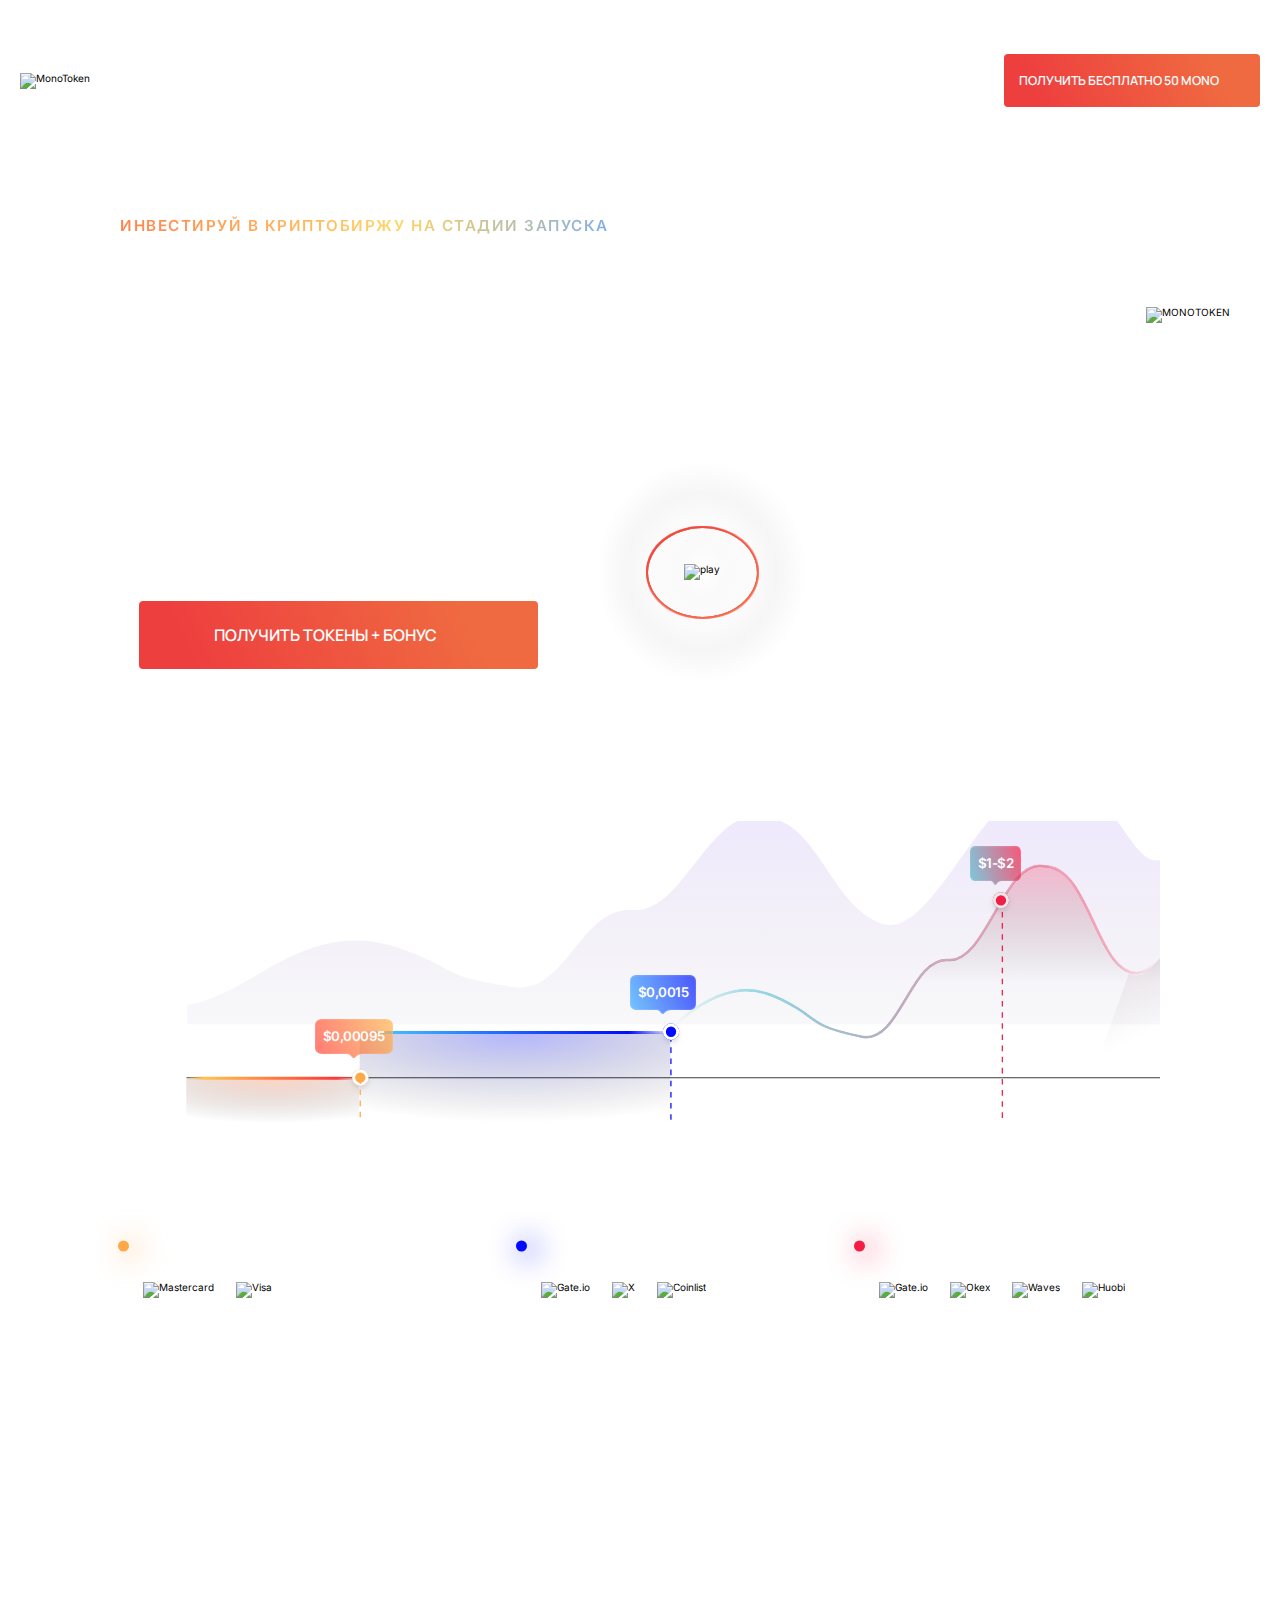
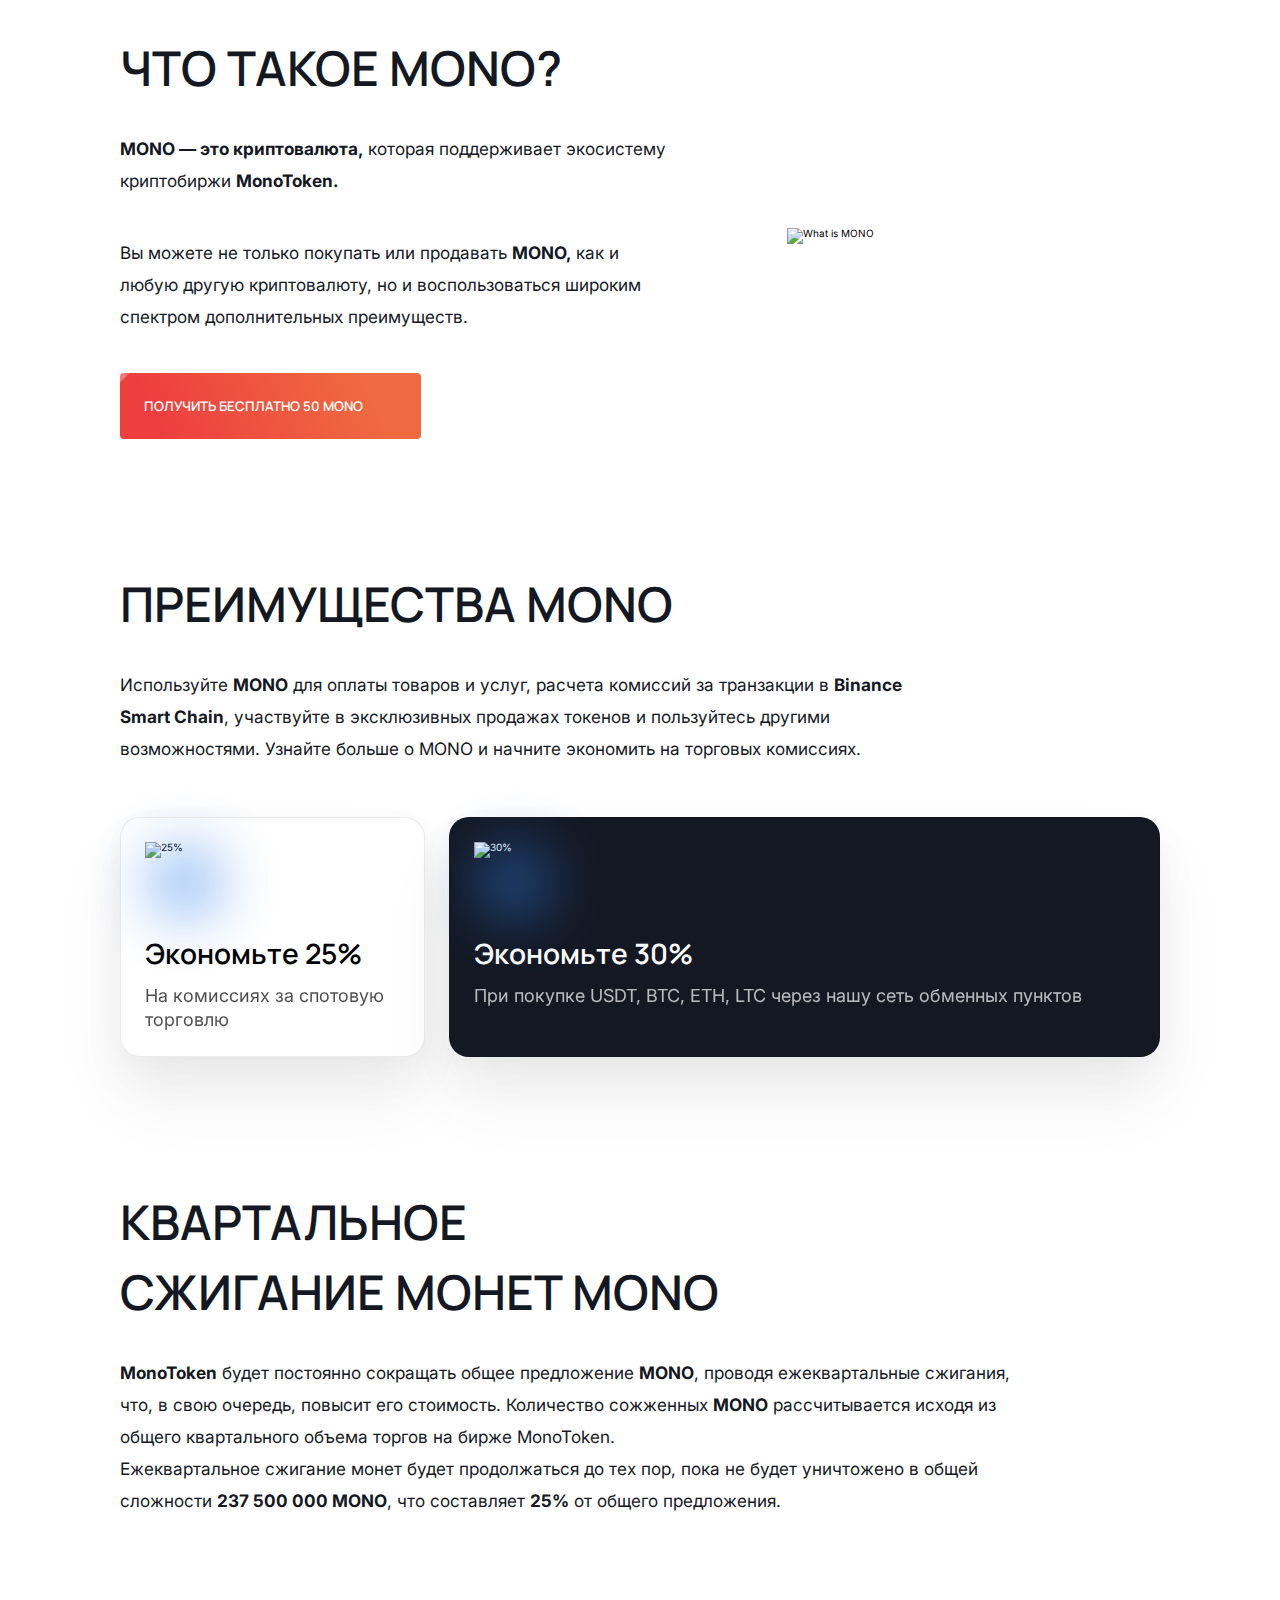
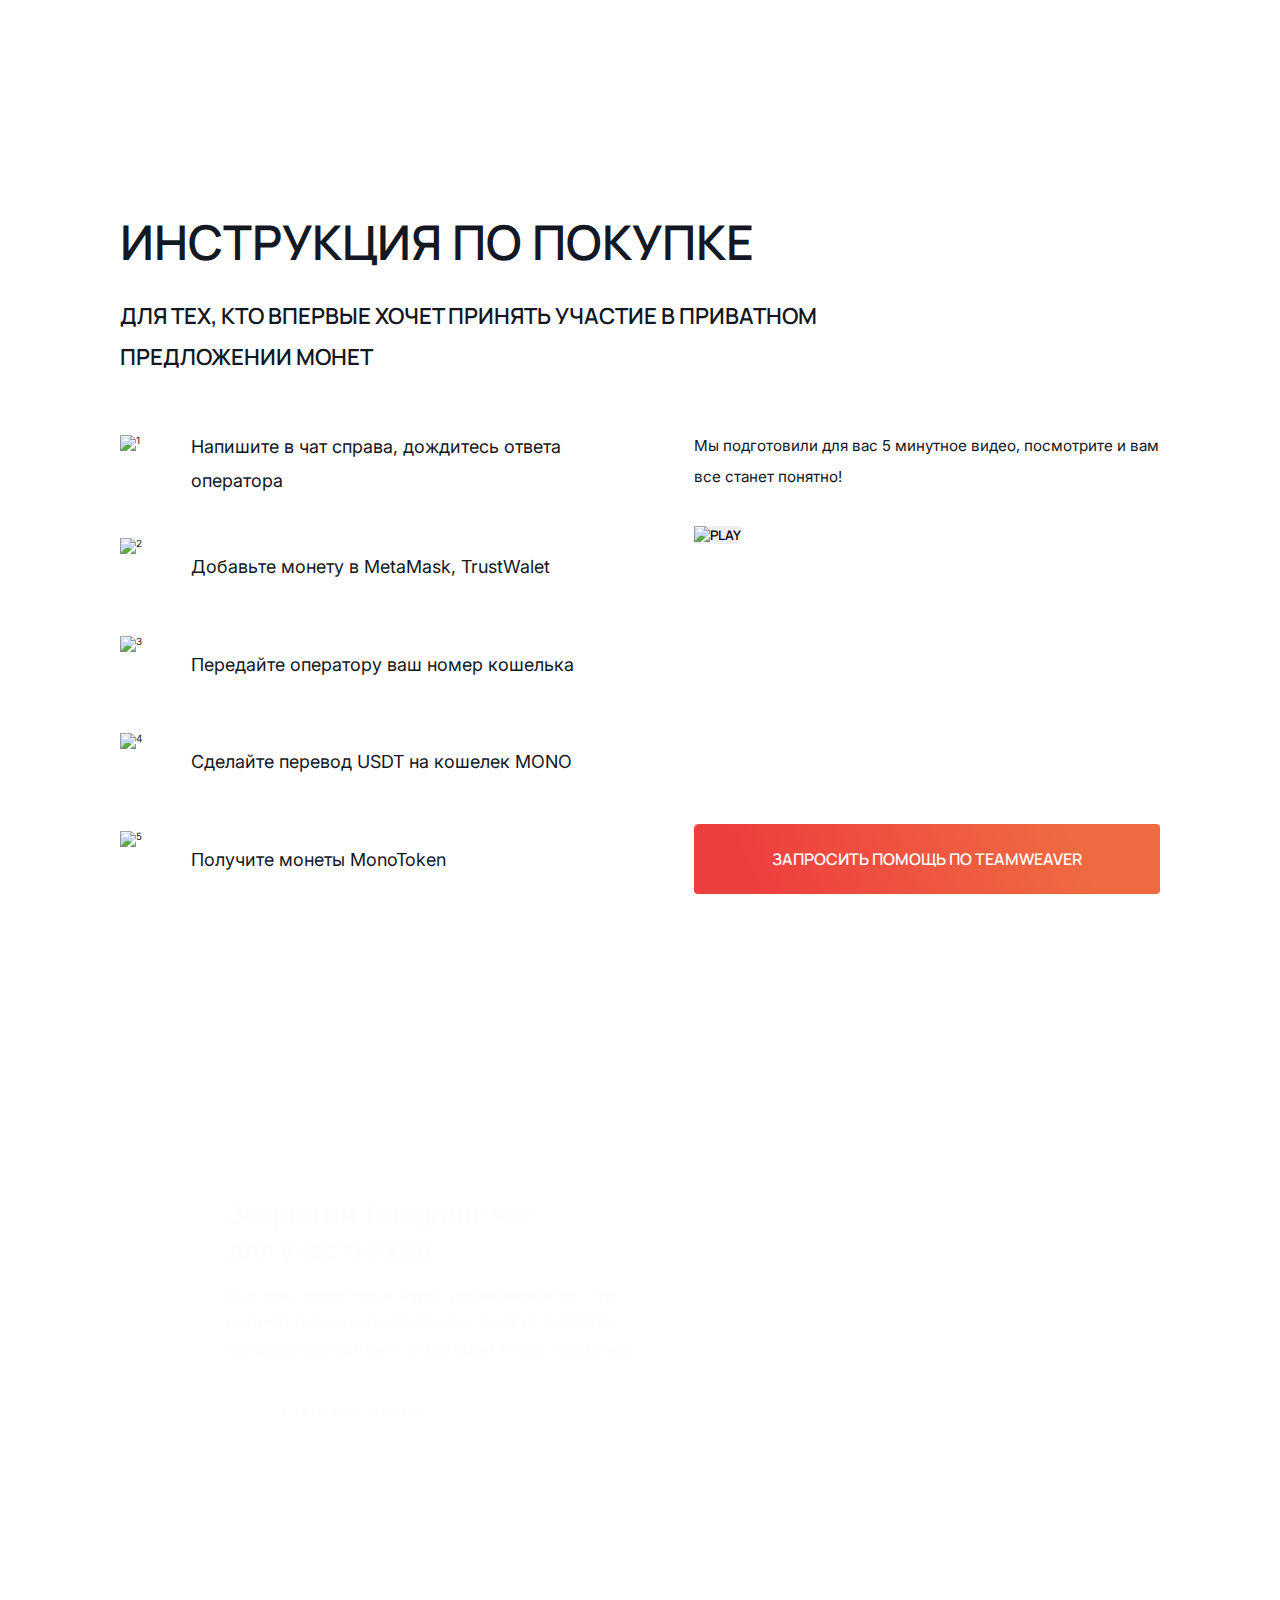
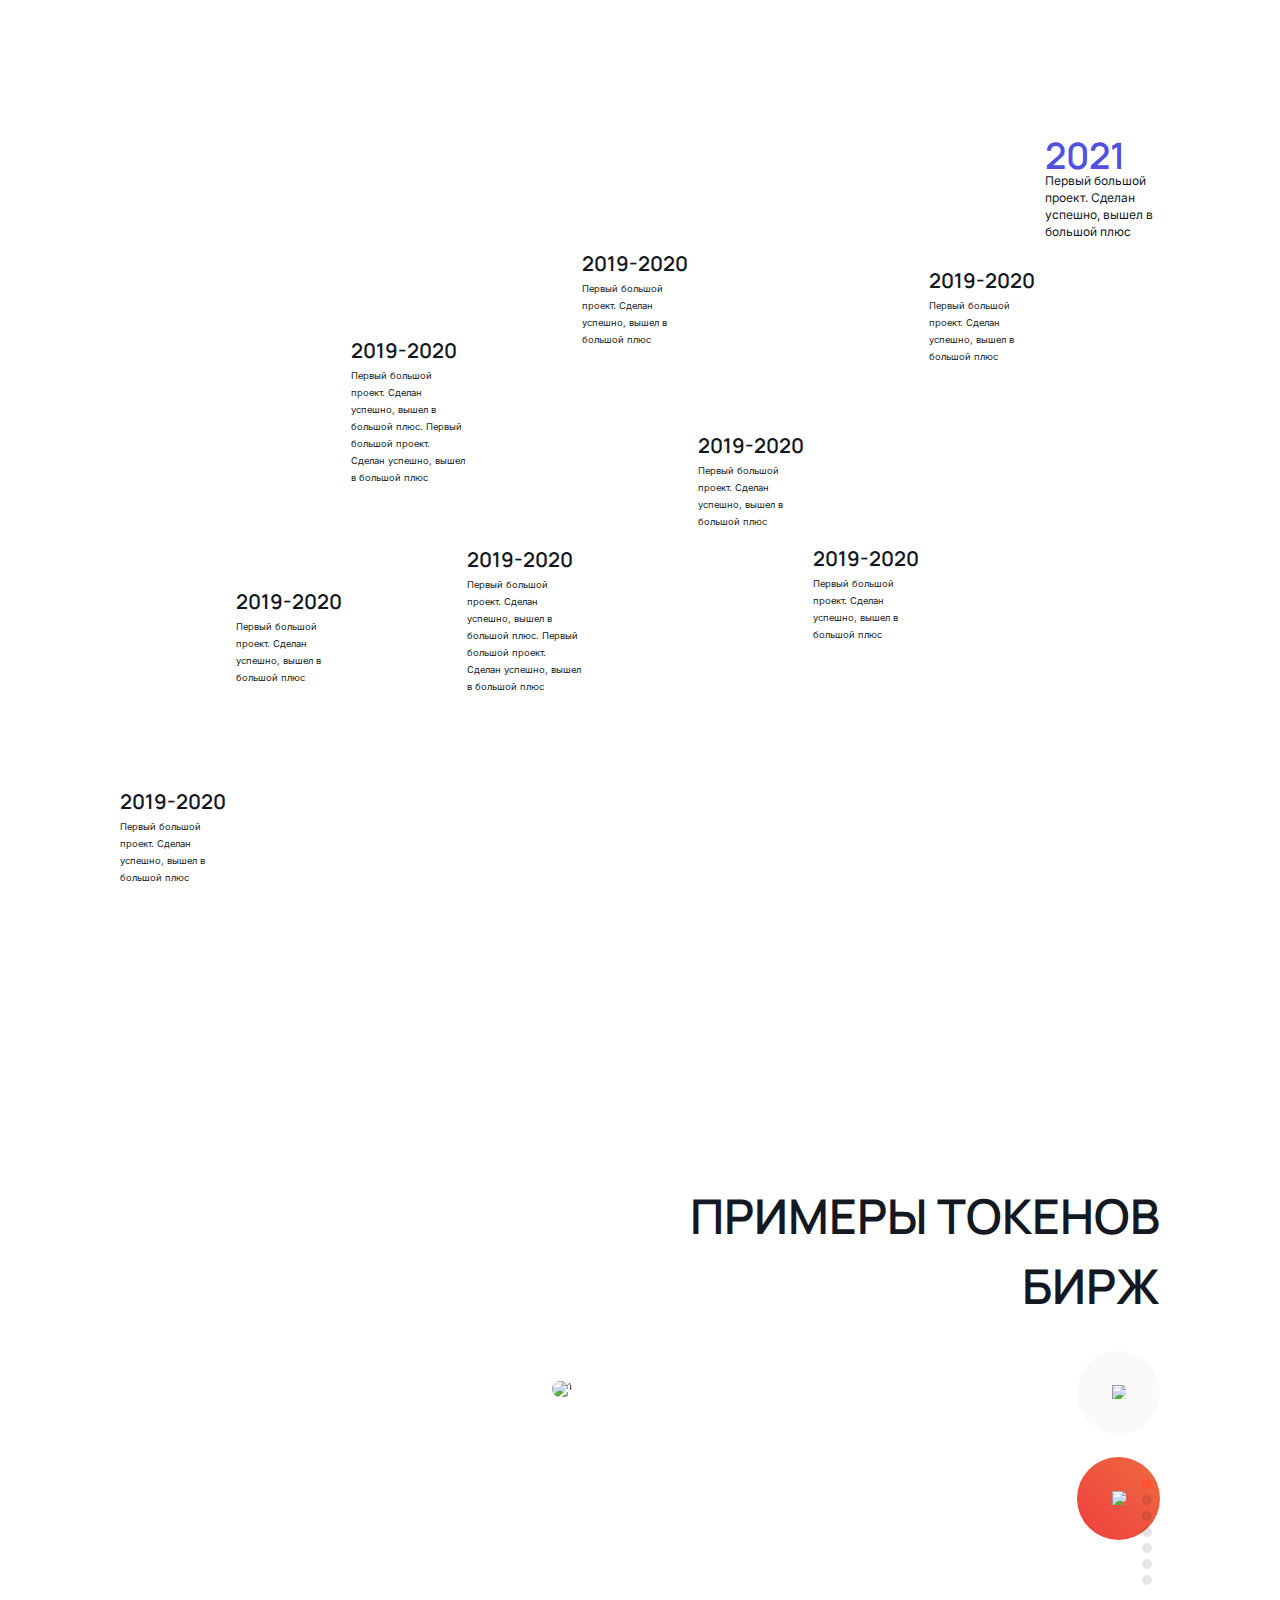
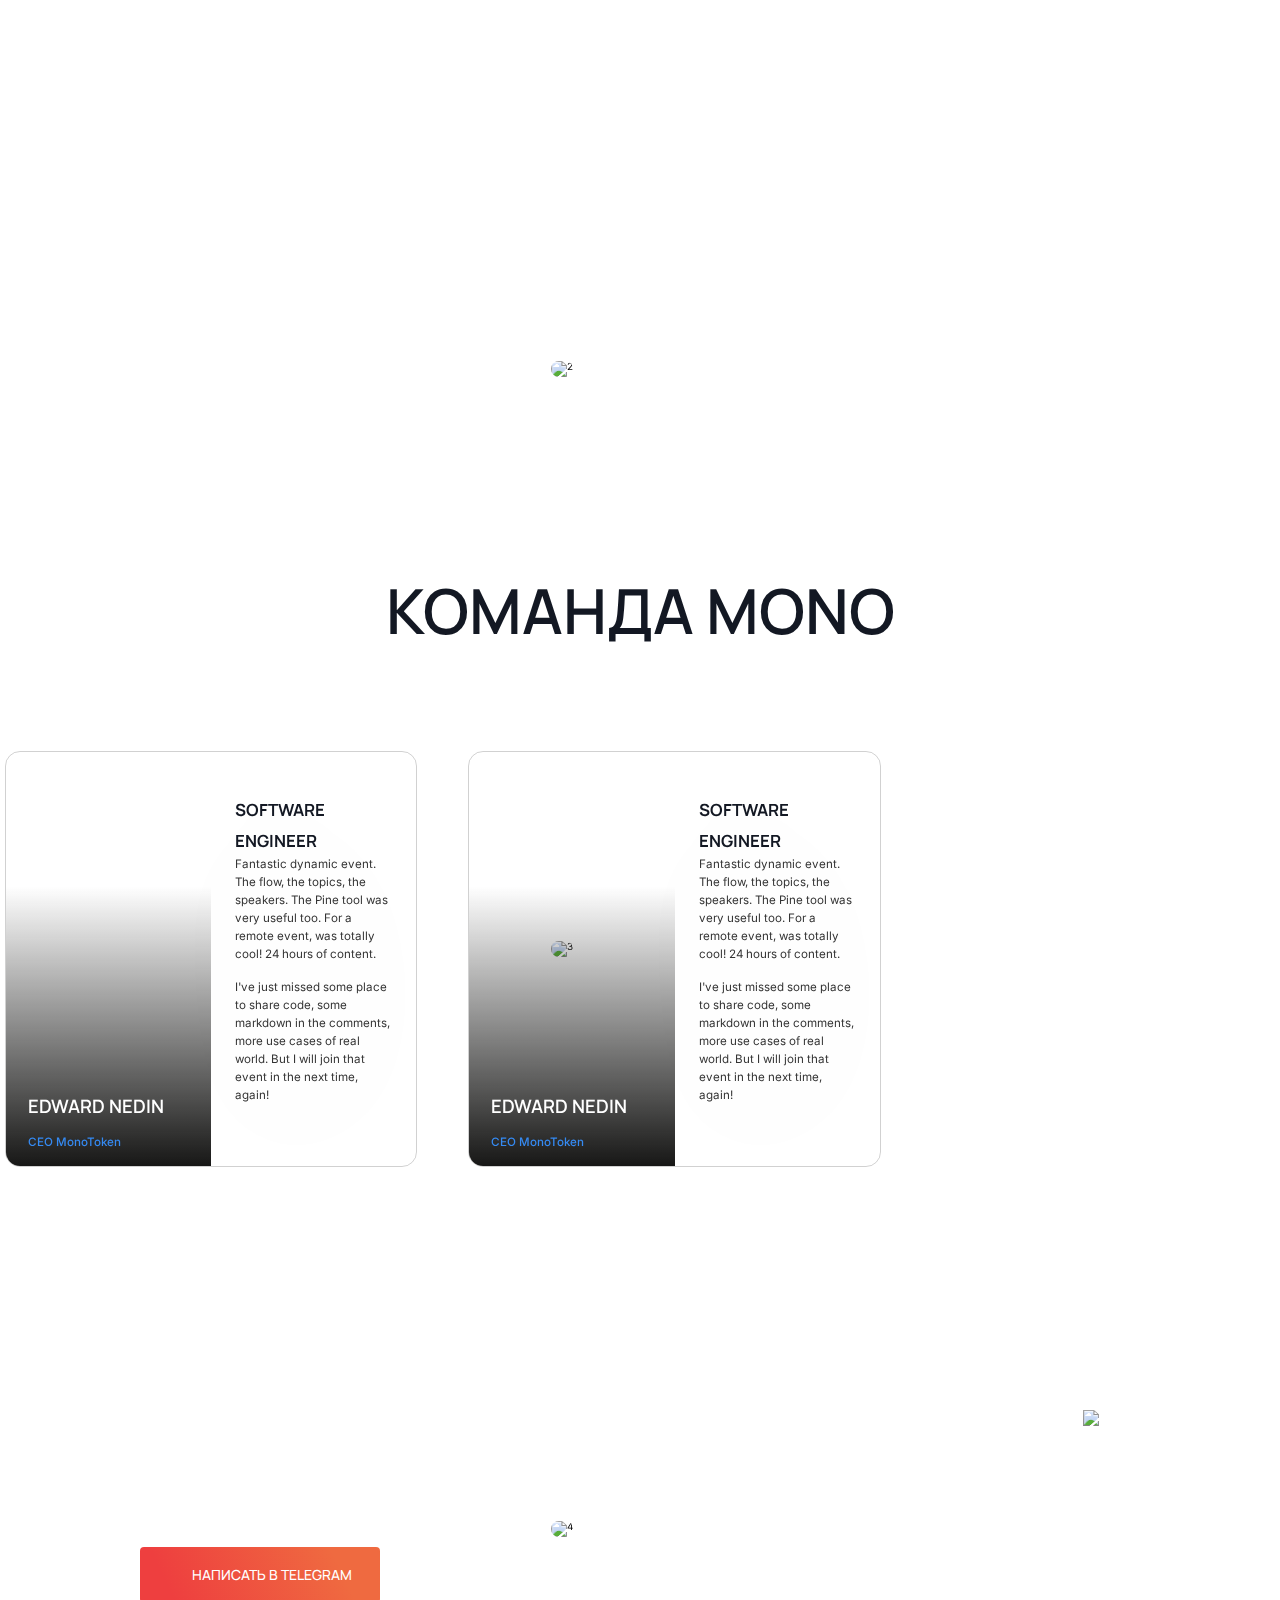
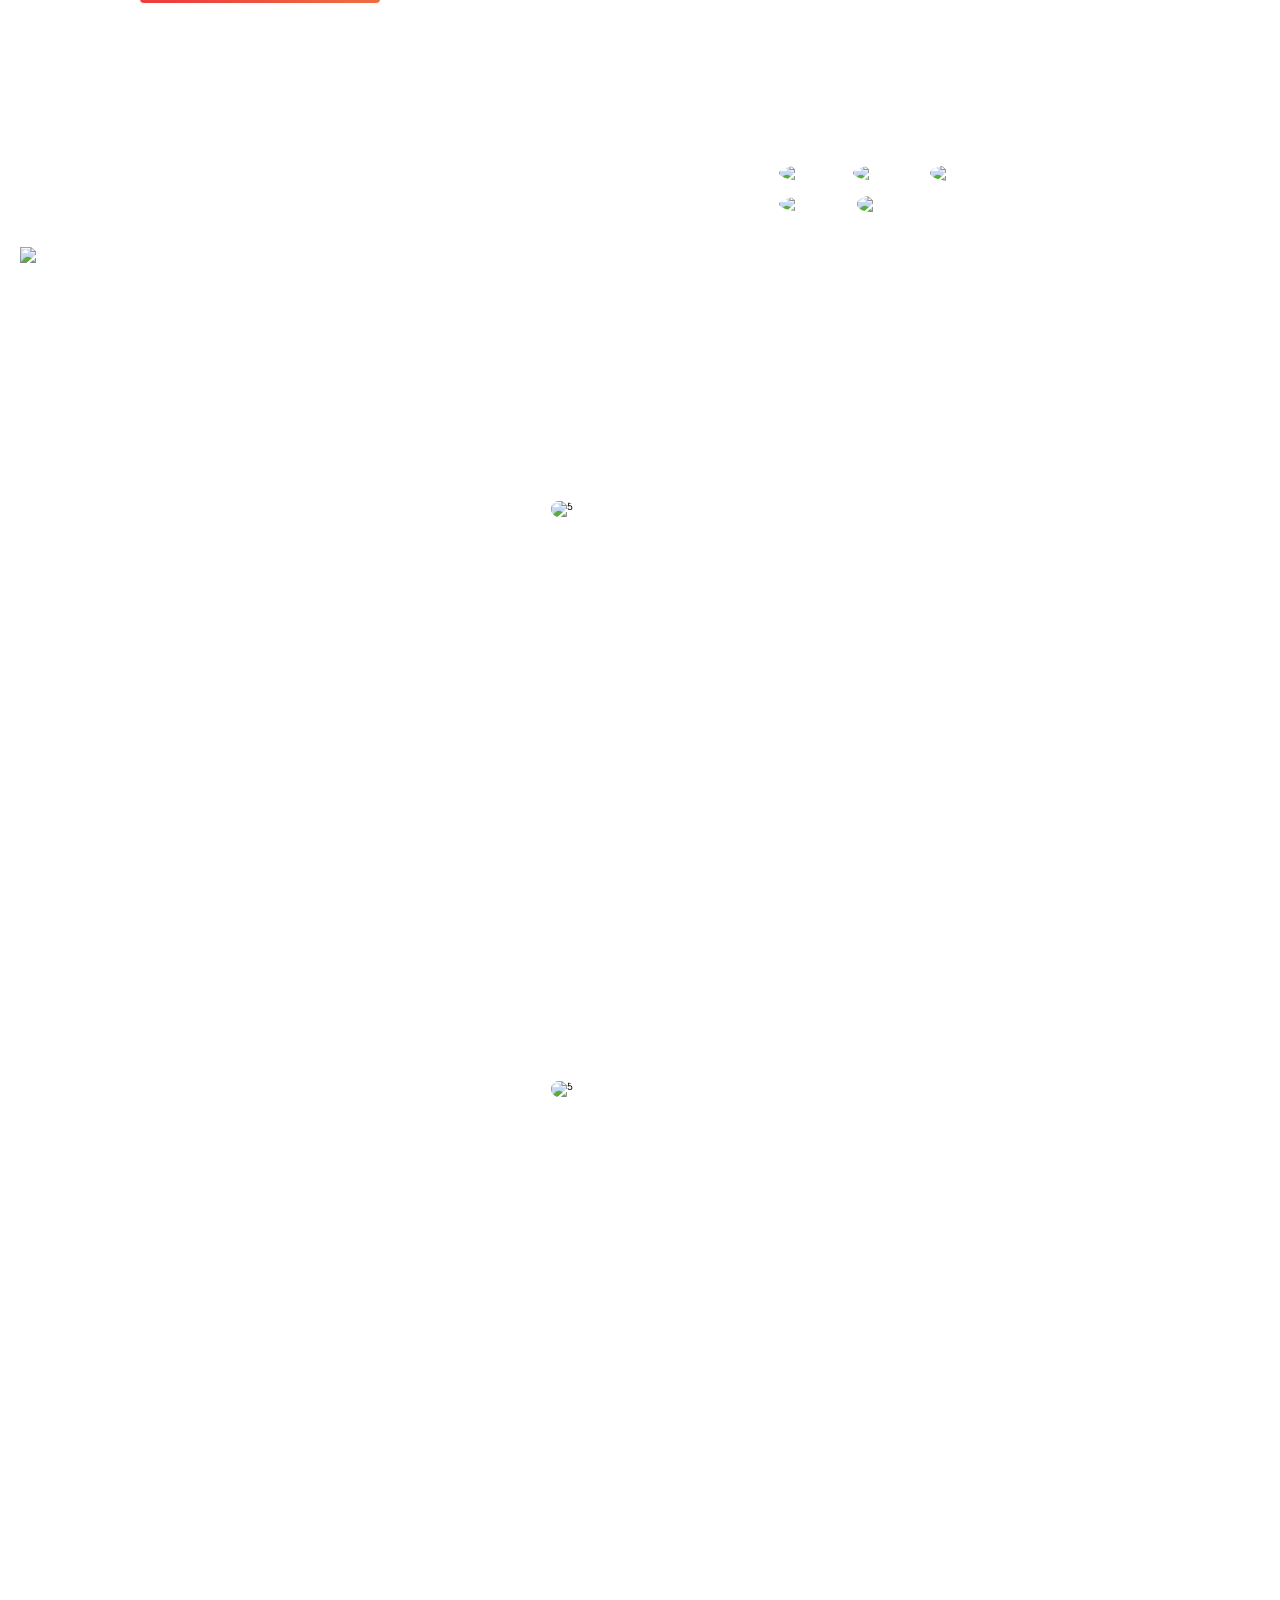
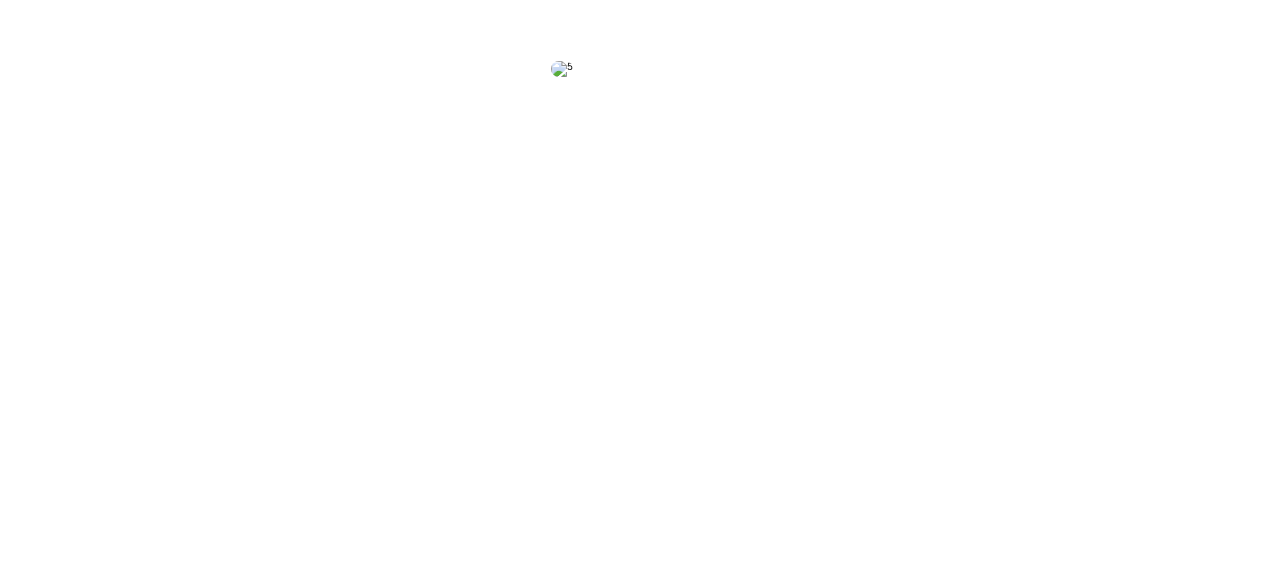
==== index.html @ 4ad57572 "fix3" ====
<!DOCTYPE html><html lang="ru"><head>    <meta charset="UTF-8">    <meta http-equiv="X-UA-Compatible" content="IE=edge">    <meta name="viewport" content="width=device-width, initial-scale=1.0">    <link rel="stylesheet" href="https://unpkg.com/swiper/swiper-bundle.min.css" />    <link rel="stylesheet" href="css/style.min.css">    <title>MonoToken</title></head><body>    <header class="header">    <div class="container-big">        <div class="header__wrapper">            <picture><source srcset="img/header/header_icon.svg" type="image/webp"><img src="img/header/header_icon.svg" alt="MonoToken" class="header__icon"></picture>            <nav class='header__menu'>                <ul class='header__list'>                    <li>                        <a href='#' class='header__link'>Дорожная карта</a>                    </li>                    <li>                        <a href='#' class='header__link'>Ценообразование</a>                    </li>                    <li>                        <a href='#' class='header__link'>Команда</a>                    </li>                </ul>                <div class="header__mobile-btns">                    <button class="header__mobile-btn header__mobile-btn_mail btn__empty">                        Написать на почту                    </button>                    <button class="header__mobile-btn header__mobile-btn_telegram btn__empty">                        <picture><source srcset="img/icons/telegram.svg" type="image/webp"><img src="img/icons/telegram.svg" alt="telegram"></picture>                    </button>                </div>            </nav>            <div class="header__btns">                <button class="header__btn btn"><span>Получить бесплатно 50 MONO</span></button>                <div class='header__burger'>                    <span></span>                </div>            </div>        </div>    </div>    <section class="hero">        <div class="container">            <div class="hero__first">                <div class="hero__body">                    <h3 class="hero__subtitle">                        Инвестируй в криптобиржу на стадии запуска                    </h3>                    <h1 class="hero__title">                        Приватная продажа монет криптобиржи MONOTOKEN                     </h1>                    <div class="hero__timer_wrapper">                        <div class="hero__timer">                            <p class="hero__timer_discription">                                Продажа будет окончена через:                            </p>                            <h2 class="hero__timer_time">                                <span class="hero__days hero__numbers">00</span>                                <span>:</span>                                <span class="hero__hours hero__numbers">12</span>                                <span>:</span>                                <span class="hero__minutes hero__numbers">03</span>                                <span>:</span>                                <span class="hero__seconds hero__numbers">45</span>                            </h2>                            <button class="hero__timer_btn btn">                                Получить токены + Бонус                            </button>                        </div>                        <div class="hero__play">                            <div class="circle__border">                                <div class="circle">                                </div>                                <div class="circle_bg">                                </div>                                <picture><source srcset="img/icons/play.svg" type="image/webp"><img src="img/icons/play.svg" alt="play" class="hero__play_btn"></picture>                            </div>                        </div>                    </div>                </div>                <div class="hero__content">                    <picture><source srcset="img/hero/shild.webp" type="image/webp"><img src="img/hero/shild.png" alt="MONOTOKEN" class="hero__shild"></picture>                </div>            </div>            <div class="hero__second">                <div class="hero__graph_wrapper">                       <div class="hero__graph">                        <ul class="hero__graph_y">                            <li>$3</li>                            <li>$2</li>                            <li>$1</li>                            <li></li>                            <li>$0,015</li>                            <li>$0,00095</li>                            <li>0</li>                        </ul>                        <div class="hero__graph_img">                            <picture><source srcset="img/hero/graph.svg" type="image/webp"><img src="img/hero/graph.svg" alt="График"></picture>                             <div class="hero__graph_prices">                                <p class="orange item">$0,00095</p>                                <p class="blue item">$0,0015</p>                                <p class="pink item">$1-$2</p>                            </div>                         </div>                    </div>                    <ul class="hero__graph_x">                        <li>01.08.2021 — 25.09.2021</li>                        <li>15.11.2021 — 26.11.2021</li>                        <li>20.12.2021 — 25.01.2022</li>                    </ul>                </div>            </div>            <div class="hero__third">                <div class="hero__company_wrapper">                              <div class="hero__company">                        <p class="hero__company_label hero__label-1 hero__label">Текущая цена на этапе запуска</p>                        <div class="hero__company_images">                            <picture><source srcset="img/hero/marks/mastercard.svg" type="image/webp"><img src="img/hero/marks/mastercard.svg" alt="Mastercard" class="hero__company_image"></picture>                            <picture><source srcset="img/hero/marks/visa.svg" type="image/webp"><img src="img/hero/marks/visa.svg" alt="Visa" class="hero__company_image hero__company_last"></picture>                        </div>                    </div>                    <div class="hero__company">                        <p class="hero__company_label hero__label-2 hero__label">Публичная продажа</p>                        <div class="hero__company_images">                            <picture><source srcset="img/hero/marks/gate.svg" type="image/webp"><img src="img/hero/marks/gate.svg" alt="Gate.io" class="hero__company_image"></picture>                            <picture><source srcset="img/hero/marks/x.svg" type="image/webp"><img src="img/hero/marks/x.svg" alt="X" class="hero__company_image"></picture>                            <picture><source srcset="img/hero/marks/coinlist.webp" type="image/webp"><img src="img/hero/marks/coinlist.png" alt="Coinlist" class="hero__company_image hero__company_last"></picture>                        </div>                    </div>                    <div class="hero__company">                        <p class="hero__company_label hero__label-3 hero__label">Плановая цена после выхода на биржи</p>                        <div class="hero__company_images">                            <picture><source srcset="img/hero/marks/gate.svg" type="image/webp"><img src="img/hero/marks/gate.svg" alt="Gate.io" class="hero__company_image"></picture>                            <picture><source srcset="img/hero/marks/okex.webp" type="image/webp"><img src="img/hero/marks/okex.png" alt="Okex" class="hero__company_image"></picture>                            <picture><source srcset="img/hero/marks/waves.svg" type="image/webp"><img src="img/hero/marks/waves.svg" alt="Waves" class="hero__company_image"></picture>                            <picture><source srcset="img/hero/marks/huobi.svg" type="image/webp"><img src="img/hero/marks/huobi.svg" alt="Huobi" class="hero__company_image hero__company_last"></picture>                        </div>                    </div>                </div>            </div>        </div>    </section></header>    <main class="main">        <div class="colorful">            <div class="container">                <section class="section monoDiscription">                    <div class="monoDiscription__wrapper">                        <div class="monoDiscription__body">                            <h2 class="section-title monoDiscription__title">                                Что такое MONO?                            </h2>                            <p class="monoDiscription__info section-text">                                <b>MONO — это криптовалюта,</b> которая поддерживает экосистему криптобиржи <b>MonoToken.</b>                            </p>                            <p class="monoDiscription__info section-text">                                Вы можете не только покупать или продавать <b>MONO,</b> как и любую другую криптовалюту, но и  воспользоваться широким спектром дополнительных преимуществ.                            </p>                            <button class="monoDiscription__btn btn">                                Получить бесплатно 50 MONO                            </button>                        </div>                        <div class="monoDiscription__content">                            <picture><source srcset="img/colorful/discription_img.webp" type="image/webp"><img src="img/colorful/discription_img.png" alt="What is MONO" class="monoDiscription__img"></picture>                        </div>                    </div>                </section>                <section class="monoAdvantages section">                    <h2 class="monoAdvantages__title section-title">                        Преимущества MONO                    </h2>                    <p class="monoAdvantages__discription section-text">                        Используйте <b>MONO</b> для оплаты товаров и услуг, расчета комиссий за транзакции в  <b>Binance Smart Chain</b>, участвуйте в эксклюзивных продажах токенов и пользуйтесь другими возможностями. Узнайте больше о MONO и начните экономить на торговых комиссиях.                    </p>                    <div class="advantages">                        <div class="advantages__item advantages__white">                            <div class="advantages__percent">                                <picture><source srcset="img/colorful/25.webp" type="image/webp"><img src="img/colorful/25.png" alt="25%"></picture>                            </div>                            <h4 class="advantages__title">Экономьте 25%</h4>                            <p class="advantages__discription">На комиссиях за спотовую торговлю</p>                        </div>                        <div class="advantages__item  advantages__black">                            <div class="advantages__percent">                                <picture><source srcset="img/colorful/30.webp" type="image/webp"><img src="img/colorful/30.png" alt="30%"></picture>                            </div>                            <h4 class="advantages__title">Экономьте 30%</h4>                            <p class="advantages__discription">При покупке USDT, BTC, ETH, LTC через нашу сеть обменных пунктов</p>                        </div>                    </div>                </section>                <section class="section monoBurning">                    <h2 class="monoBurning__title section-title">                        Квартальное сжигание&nbspмонет MONO                    </h2>                    <p class="monoBurning__text section-text">                        <b>MonoToken</b> будет постоянно сокращать общее предложение <b>MONO</b>, проводя ежеквартальные сжигания, что, в свою очередь, повысит его стоимость.                         Количество сожженных <b>MONO</b> рассчитывается исходя из общего квартального объема торгов на бирже MonoToken.                    </p>                    <p class="monoBurning__text section-text">                        Ежеквартальное сжигание монет будет продолжаться до тех пор, пока не будет уничтожено в общей сложности <b>237 500 000 MONO</b>, что составляет <b>25%</b> от общего предложения.                    </p>                </section>                <section class="section instruction">                    <h2 class="section-title instruction__title">                        Инструкция по покупке                    </h2>                    <h3 class="instruction__subtitle">                        Для тех, кто впервые хочет принять участие в приватном предложении монет                    </h3>                    <div class="instruction__wrapper">                        <ul class="instruction__items">                            <li>                                <div class="instruction__number">                                    <picture><source srcset="img/colorful/1.svg" type="image/webp"><img src="img/colorful/1.svg" alt="1"></picture>                                </div>                                <p class="instruction__text">Напишите в чат справа, дождитесь ответа оператора</p>                            </li>                            <li>                                <div class="instruction__number">                                    <picture><source srcset="img/colorful/2.svg" type="image/webp"><img src="img/colorful/2.svg" alt="2"></picture>                                </div>                                <p class="instruction__text">Добавьте монету в MetaMask, TrustWalet</p>                            </li>                            <li>                                <div class="instruction__number">                                    <picture><source srcset="img/colorful/3.svg" type="image/webp"><img src="img/colorful/3.svg" alt="3"></picture>                                </div>                                <p class="instruction__text">Передайте оператору ваш номер кошелька</p>                            </li>                            <li>                                <div class="instruction__number">                                    <picture><source srcset="img/colorful/4.svg" type="image/webp"><img src="img/colorful/4.svg" alt="4"></picture>                                </div>                                <p class="instruction__text">Сделайте перевод USDT на кошелек MONO</p>                            </li>                            <li>                                <div class="instruction__number">                                    <picture><source srcset="img/colorful/5.svg" type="image/webp"><img src="img/colorful/5.svg" alt="5"></picture>                                </div>                                <p class="instruction__text">Получите монеты MonoToken</p>                            </li>                        </ul>                        <div class="instruction__content">                            <p class="instruction__video_discription">                                Мы подготовили для вас 5 минутное видео, посмотрите и вам все станет понятно!                            </p>                            <div class="instruction__video_wrapper">                                <iframe class="instruction__video" src="https://www.youtube.com/embed/l5m4pUJ9_qc" title="YouTube video player" frameborder="0" allow="accelerometer; autoplay; clipboard-write; encrypted-media; gyroscope; picture-in-picture" allowfullscreen></iframe>                                <button class="instruction__video_play">                                    <picture><source srcset="img/icons/play.svg" type="image/webp"><img src="img/icons/play.svg" alt="play"></picture>                                </button>                            </div>                            <button class="btn instruction__btn">                                Запросить помощь по TeamWeaver                            </button>                        </div>                    </div>                    <button class="btn instruction__btn instruction__btn_mobile">                            Запросить помощь по TeamWeaver                        </button>                </section>            </div>        </div>        <div class="container">            <section class="section telegram">                <div class="telegram__wrapper">                    <h3 class="telegram__title">                        Закрытый Telegram-чат для&nbspучастников                    </h3>                    <p class="telegram__info">                        Все участники курса будут добавлены в чат, где получат помощь по заданиям, смогут задавать вопросы экспертам и кураторам курса, общаться.                    </p>                    <button class="telegram__btn btn__empty">Стать участником</button>                </div>            </section>            <section class="road section">                <div class="road__wrapper">                    <div class="road__item_wrapper">                        <div class="road__item" id="road__id1">                            <h3 class="road__title">2019-2020</h3>                            <p class="road__text">Первый большой проект.                                Сделан успешно, вышел в большой плюс                            </p>                        </div>                    </div>                    <div class="road__item_wrapper">                        <div class="road__item" id="road__id2">                            <h3 class="road__title">2019-2020</h3>                            <p class="road__text">Первый большой проект.                                Сделан успешно, вышел в большой плюс                            </p>                        </div>                    </div>                    <div class="road__item_wrapper">                        <div class="road__item" id="road__id3">                            <h3 class="road__title">2019-2020</h3>                            <p class="road__text">Первый большой проект.                                Сделан успешно, вышел в большой плюс.                                Первый большой проект.                                Сделан успешно, вышел в большой плюс                            </p>                        </div>                    </div>                    <div class="road__item_wrapper">                        <div class="road__item" id="road__id4">                            <h3 class="road__title">2019-2020</h3>                            <p class="road__text">Первый большой проект.                                Сделан успешно, вышел в большой плюс.                                Первый большой проект.                                Сделан успешно, вышел в большой плюс                            </p>                        </div>                    </div>                    <div class="road__item_wrapper">                        <div class="road__item" id="road__id5">                            <h3 class="road__title">2019-2020</h3>                            <p class="road__text">Первый большой проект.                                Сделан успешно, вышел в большой плюс</p>                        </div>                    </div>                    <div class="road__item_wrapper">                        <div class="road__item" id="road__id6">                            <h3 class="road__title">2019-2020</h3>                            <p class="road__text">Первый большой проект.                                Сделан успешно, вышел в большой плюс</p>                        </div>                    </div>                    <div class="road__item_wrapper">                        <div class="road__item" id="road__id7">                            <h3 class="road__title">2019-2020</h3>                            <p class="road__text">Первый большой проект.                                Сделан успешно, вышел в большой плюс</p>                        </div>                    </div>                    <div class="road__item_wrapper">                        <div class="road__item" id="road__id8">                            <h3 class="road__title">2019-2020</h3>                            <p class="road__text">Первый большой проект.                                Сделан успешно, вышел в большой плюс</p>                        </div>                    </div>                    <div class="road__item_wrapper">                        <div class="road__item" id="road__id9">                            <h3 class="road__title">2021</h3>                            <p class="road__text">Первый большой проект. Сделан успешно, вышел в большой плюс</p>                        </div>                    </div>                </div>            </section>            <section class="section examples">                <h2 class="examples__title section-title">                    Примеры токенов бирж                </h2>                <div class="examples__slider_wrapper">                    <div class="examples__wrapper swiper-container">                        <div class="examples__slider swiper-wrapper">                            <div class="swiper-slide">                                    <picture><source srcset="img/examples/1-okb.webp" type="image/webp"><img class="examples__slider_img" src="img/examples/1-okb.jpg" alt="1"></picture>                            </div>                            <div class="swiper-slide">                                    <picture><source srcset="img/examples/2-gt.webp" type="image/webp"><img class="examples__slider_img" src="img/examples/2-gt.jpg" alt="2"></picture>                            </div>                            <div class="swiper-slide">                                    <picture><source srcset="img/examples/3-ftx.webp" type="image/webp"><img class="examples__slider_img" src="img/examples/3-ftx.jpg" alt="3"></picture>                            </div>                            <div class="swiper-slide">                                    <picture><source srcset="img/examples/4-waves.webp" type="image/webp"><img class="examples__slider_img" src="img/examples/4-waves.jpg" alt="4"></picture>                            </div>                            <div class="swiper-slide">                                    <picture><source srcset="img/examples/5-bnb.webp" type="image/webp"><img class="examples__slider_img" src="img/examples/5-bnb.jpg" alt="5"></picture>                            </div>                            <div class="swiper-slide">                                    <picture><source srcset="img/examples/6-cro.webp" type="image/webp"><img class="examples__slider_img" src="img/examples/6-cro.jpg" alt="5"></picture>                            </div>                            <div class="swiper-slide">                                    <picture><source srcset="img/examples/7-ht.webp" type="image/webp"><img class="examples__slider_img" src="img/examples/7-ht.jpg" alt="5"></picture>                            </div>                        </div>                        <div class="examples__navigation">                            <button class="examples__btn examples__btn_up">                                <picture><source srcset="img/icons/exampBlack.svg" type="image/webp"><img src="img/icons/exampBlack.svg" alt="up" class="examples__arrowUp examples__arrow"></picture>                            </button>                            <button class="examples__btn examples__btn_down">                                <picture><source srcset="img/icons/exampWhite.svg" type="image/webp"><img src="img/icons/exampWhite.svg" alt="down" class="examples__arrowDown examples__arrow"></picture>                            </button>                        </div>                    </div>                    <div class="examples__slider_pagination"></div>                </div>            </section>        </div>        <section class="section team">            <h2 class="team__title">                Команда MONO            </h2>            <div class="team__swiper swiper-container">                <div class="swiper-wrapper">                    <div class="swiper-slide team-slide">                        <div class="team__slide">                            <div class="team__photo" id="member1">                                <h3 class="team__name">                                    Edward Nedin                                </h3>                                <span class="team__role">                                    CEO MonoToken                                </span>                            </div>                            <div class="team__info">                                <h3 class="team__label">                                    Software Engineer                                </h3>                                <p class="team__text">                                    Fantastic dynamic event. The flow, the topics,                                     the speakers. The Pine tool was very useful too.                                     For a remote event, was totally cool! 24 hours of content.                                </p>                                <p class="team__text">                                    I've just missed some place to share code, some markdown in the comments,                                     more use cases of real world. But I will join that event in the next time, again!                                </p>                            </div>                        </div>                    </div>                    <div class="swiper-slide team-slide">                        <div class="team__slide">                            <div class="team__photo" id="member2">                                <h3 class="team__name">                                    Edward Nedin                                </h3>                                <span class="team__role">                                    CEO MonoToken                                </span>                            </div>                            <div class="team__info">                                <h3 class="team__label">                                    Software Engineer                                </h3>                                <p class="team__text">                                    Fantastic dynamic event. The flow, the topics,                                     the speakers. The Pine tool was very useful too.                                     For a remote event, was totally cool! 24 hours of content.                                </p>                                <p class="team__text">                                    I've just missed some place to share code, some markdown in the comments,                                     more use cases of real world. But I will join that event in the next time, again!                                </p>                            </div>                        </div>                    </div>                </div>            </div>        </section>    </main>    <footer class="footer">    <div class="container-big footer__container">        <div class="footer__question_wrapper">            <div class="container footer__question">                <div class="footer__content">                    <h2 class="footer__title">                        У вас остались вопросы?                    </h2>                    <p class="footer__subtitle">                        Задайте их в Telegram или напишите нам на E-mail                    </p>                    <div class="footer__btns">                        <button class="btn footer__btn footer__btn_telegram">                            <span>Написать в Telegram</span>                        </button>                        <button class="footer__btn footer__btn_mail btn__empty">                            Написать на почту                        </button>                    </div>                </div>                <div class="footer__img">                    <picture><source srcset="img/icons/attention.svg" type="image/webp"><img src="img/icons/attention.svg" alt="attention"></picture>                </div>            </div>        </div>        <div class="footer__ground">            <div class="footer__copyright">                <div class="footer__copyright_text">                    <h3 class="footer__ground_title">MonoToken</h3>                    <span>MonoToken.Ltd<br>© 2015-2021</span>                </div>                <div class="footer__developer">                    <picture><source srcset="img/footer/Yason.svg" type="image/webp"><img src="img/footer/Yason.svg" alt="Yason"></picture>                    <p>Разработано <span>Yason's</span></p>                </div>            </div>            <ul class="footer__links footer__products">                <h3 class="footer__ground_title">Продукты</h3>                <li>                    <a href="#" class="footer__link">Торговый робот</a>                </li>                <li>                    <a href="#" class="footer__link">Сигнал бот</a>                </li>                <li>                    <a href="#" class="footer__link">Обучение</a>                </li>            </ul>            <ul class="footer__links footer__documents">                <h3 class="footer__ground_title">Документы</h3>                <li>                    <a href="#" class="footer__link">Уведомления о рисках</a>                </li>                <li>                    <a href="#" class="footer__link">Политика конфиденциальности </a>                </li>                <li>                    <a href="#" class="footer__link">Клиентское соглашение</a>                </li>            </ul>            <div class="footer__socials">                <h3 class="footer__ground_title">Соц. сети</h3>                <div class="footer__socials_wrapper">                    <picture><source srcset="img/footer/Telegram.svg" type="image/webp"><img src="img/footer/Telegram.svg" alt="Telegram" class="footer__socials_img" id = "footer__Telegram"></picture>                    <picture><source srcset="img/footer/Facebook.svg" type="image/webp"><img src="img/footer/Facebook.svg" alt="Facebook" class="footer__socials_img" id = "footer__Facebook"></picture>                    <picture><source srcset="img/footer/Twitter.svg" type="image/webp"><img src="img/footer/Twitter.svg" alt="Twitter" class="footer__socials_img" id = "footer__Twitter"></picture>                    <picture><source srcset="img/footer/Instagram.svg" type="image/webp"><img src="img/footer/Instagram.svg" alt="Instagram" class="footer__socials_img" id = "footer__Instagram"></picture>                    <picture><source srcset="img/footer/Vk.svg" type="image/webp"><img src="img/footer/Vk.svg" alt="Vk" class="footer__socials_img" id = "footer__Vk"></picture>                </div>            </div>            <div class="footer__apps">                <h3 class="footer__ground_title">Приложение</h3>                <div class="footer__apps-items">                    <a class="footer__apps-item">                        Скачать<br>для&nbspIOS                    </a>                    <a class="footer__apps-item">                        Скачать<br>для&nbspAndroid                    </a>                </div>            </div>        </div>        <p class="footer__attention">            Уведомления о рисках        </p>    </div></footer>    <script src="https://unpkg.com/swiper/swiper-bundle.min.js"></script>    <script src="js/script.min.js"></script></body></html>
---- css/style.min.css ----
@charset "UTF-8";@import url(https://fonts.googleapis.com/css?family=Manrope:600);@import url(https://fonts.googleapis.com/css?family=Inter:300,regular,700);@-webkit-keyframes rotateThis{from{-webkit-transform:rotate(0) scale(1);transform:rotate(0) scale(1)}to{-webkit-transform:rotate(360deg) scale(1);transform:rotate(360deg) scale(1)}}@keyframes rotateThis{from{-webkit-transform:rotate(0) scale(1);transform:rotate(0) scale(1)}to{-webkit-transform:rotate(360deg) scale(1);transform:rotate(360deg) scale(1)}}.container{max-width:1040px;margin:0 auto}.container-big{max-width:1260px;padding:0 10px;margin:0 auto}*{padding:0;margin:0;border:0}*,::after,::before{-webkit-box-sizing:border-box;box-sizing:border-box}:active,:focus{outline:0}a:active,a:focus{outline:0}a,a:visited{text-decoration:none}body,html{height:100%;width:100%;font-size:100%;line-height:1;font-size:10px}button{cursor:pointer}li,ul{list-style:none}@-webkit-keyframes moveLight{0%{-webkit-transform:translateX(-200%) skewX(-45deg);transform:translateX(-200%) skewX(-45deg);left:0}30%{-webkit-transform:translateX(0) skewX(-45deg);transform:translateX(0) skewX(-45deg);left:150%}100%{-webkit-transform:translateX(0) skewX(-45deg);transform:translateX(0) skewX(-45deg);left:150%}}@keyframes moveLight{0%{-webkit-transform:translateX(-200%) skewX(-45deg);transform:translateX(-200%) skewX(-45deg);left:0}30%{-webkit-transform:translateX(0) skewX(-45deg);transform:translateX(0) skewX(-45deg);left:150%}100%{-webkit-transform:translateX(0) skewX(-45deg);transform:translateX(0) skewX(-45deg);left:150%}}.btn{position:relative;background:-o-linear-gradient(205.32deg,#ef6a40 18.69%,#ee3f3f 86.58%);background:linear-gradient(244.68deg,#ef6a40 18.69%,#ee3f3f 86.58%);border-radius:4px;text-transform:uppercase;color:#fff;overflow:hidden;-webkit-transition:.5s all;-o-transition:.5s all;transition:.5s all}.btn::before{content:"";position:absolute;top:0;left:0;width:3em;height:150%;background-color:rgba(255,255,255,.3);-webkit-transform:skewX(-45deg) translateX(-200%);-ms-transform:skewX(-45deg) translateX(-200%);transform:skewX(-45deg) translateX(-200%);-webkit-animation:moveLight 3.5s infinite;animation:moveLight 3.5s infinite;-webkit-animation-delay:1s;animation-delay:1s}.btn:hover{-webkit-filter:brightness(150%);filter:brightness(150%);-webkit-box-shadow:1px 1px #83260a,2px 2px #83260a,3px 3px #83260a;box-shadow:1px 1px #83260a,2px 2px #83260a,3px 3px #83260a;-webkit-transform:translateX(-2px);-ms-transform:translateX(-2px);transform:translateX(-2px)}.btn:active{-webkit-filter:brightness(70%);filter:brightness(70%);-webkit-box-shadow:none;box-shadow:none;-webkit-transform:translateX(0);-ms-transform:translateX(0);transform:translateX(0)}.btn__empty{-webkit-transition:.5s all;-o-transition:.5s all;transition:.5s all;cursor:pointer}.btn__empty:hover{border-color:#fff}.section-title{font-size:calc(30px + 30 * ((100vw - 320px)/ 1600));line-height:70px;margin-bottom:30px;color:#131823}.section-text{font-size:calc(16px + 2 * ((100vw - 320px)/ 1600));line-height:32px;color:#131823}.header{position:relative;background:url(../img/header/header_bg.jpg) center/cover no-repeat}.header__wrapper{display:-webkit-box;display:-ms-flexbox;display:flex;-webkit-box-pack:justify;-ms-flex-pack:justify;justify-content:space-between;-webkit-box-align:center;-ms-flex-align:center;align-items:center;padding-top:54px}.header__icon{z-index:3;position:relative}.header__btns{display:-webkit-box;display:-ms-flexbox;display:flex;z-index:3}.header__burger{display:none;cursor:pointer}.header__burger::after,.header__burger::before{content:'';position:absolute;height:2px;width:18px;background-color:#fff;left:50%;-webkit-transform:translateX(-50%);-ms-transform:translateX(-50%);transform:translateX(-50%);-webkit-transition:.5s all;-o-transition:.5s all;transition:.5s all}.header__burger::before{top:18px}.header__burger::after{bottom:18px}.header__burger.active::after{top:23px;left:30%;-webkit-transform:rotate(-45deg);-ms-transform:rotate(-45deg);transform:rotate(-45deg)}.header__burger.active::before{top:23px;left:30%;-webkit-transform:rotate(45deg);-ms-transform:rotate(45deg);transform:rotate(45deg)}.header__list{display:-webkit-box;display:-ms-flexbox;display:flex;-webkit-box-pack:justify;-ms-flex-pack:justify;justify-content:space-between}.header__list li{margin-right:52px;line-height:20px}.header__list li:last-child{margin-right:0}.header__link{position:relative;font-size:calc(12px + 2 * ((100vw - 320px)/ 1600));color:#fff;-webkit-transition:.3s all;-o-transition:.3s all;transition:.3s all}.header__link::after{-webkit-transition:.3s all;-o-transition:.3s all;transition:.3s all;content:'';position:absolute;bottom:-4px;left:0;width:100%;height:1px;background-color:#fff;-webkit-transform:scale(0);-ms-transform:scale(0);transform:scale(0)}.header__link:hover{-webkit-transition:.5s all;-o-transition:.5s all;transition:.5s all}.header__link:hover::after{-webkit-transform:scale(1);-ms-transform:scale(1);transform:scale(1)}.header__btn{position:relative;font-size:calc(10px + 4 * ((100vw - 320px)/ 1600));padding:18px 41px 18px 15px;color:#fcfcfc}.header__btn::after{content:'';position:absolute;right:8px;top:50%;-webkit-transform:translateY(-50%);-ms-transform:translateY(-50%);transform:translateY(-50%);width:20px;height:20px;background:url(../img/icons/present.svg) center/cover no-repeat}.header__menu{-webkit-transition:.5s all;-o-transition:.5s all;transition:.5s all}.header__mobile-btns{display:none;height:56px}.header__mobile-btn{height:100%;border:1px solid rgba(255,255,255,.32);font-size:14px;border-radius:4px;background:0 0;color:#fff}.header__mobile-btn_mail{margin-right:16px;position:relative;padding:16px 28px 16px 52px;font-family:Inter,sans-serif;font-size:calc(14px + 2 * ((100vw - 320px)/ 1600));line-height:24px}.header__mobile-btn_mail::after{content:'';width:20px;height:16px;position:absolute;left:22px;top:50%;-webkit-transform:translateY(-50%);-ms-transform:translateY(-50%);transform:translateY(-50%);background:url(../img/icons/mail.svg) center/cover no-repeat}.header__mobile-btn_telegram{padding:0 16.5px}@-webkit-keyframes shieldMoveMax{0%{top:197px}50%{top:203px}100%{top:197px}}@keyframes shieldMoveMax{0%{top:197px}50%{top:203px}100%{top:197px}}@-webkit-keyframes shieldMoveMin{0%{top:247px}50%{top:253px}100%{top:247px}}@keyframes shieldMoveMin{0%{top:247px}50%{top:253px}100%{top:247px}}.hero{padding-top:103px;padding-bottom:80px;position:relative}.hero__first{display:-webkit-box;display:-ms-flexbox;display:flex;-webkit-box-align:center;-ms-flex-align:center;align-items:center;margin-bottom:121px}.hero__body{-webkit-box-flex:1;-ms-flex:1 1 70%;flex:1 1 70%}.hero__content{-webkit-box-flex:1;-ms-flex:1 1 30%;flex:1 1 30%}.hero__shild{z-index:1;position:absolute;max-width:40%;top:200px;right:15%;max-height:700px;-webkit-animation:shieldMoveMax 1s infinite;animation:shieldMoveMax 1s infinite}.hero__subtitle{margin-bottom:30px;font-family:inter,sans-serif;font-weight:600;font-size:calc(14px + 2 * ((100vw - 320px)/ 1600));text-transform:uppercase;letter-spacing:.1em;line-height:31px;background:-webkit-gradient(linear,right top,left top,color-stop(26.53%,#68a7ff),color-stop(62.12%,#ffd464),to(#ff834e));background:-o-linear-gradient(right,#68a7ff 26.53%,#ffd464 62.12%,#ff834e 100%);background:linear-gradient(270deg,#68a7ff 26.53%,#ffd464 62.12%,#ff834e 100%);-webkit-background-clip:text;background-clip:text;color:transparent}.hero__title{margin-bottom:39px;font-size:calc(30px + 30 * ((100vw - 320px)/ 1600));line-height:67px;color:#fff}.hero__timer{padding:30px 18px;border:1px solid rgba(255,255,255,.32);border-radius:20px;-webkit-box-flex:1;-ms-flex:1 1 60%;flex:1 1 60%}.hero__timer_wrapper{display:-webkit-box;display:-ms-flexbox;display:flex}.hero__timer_discription{font-size:14px;line-height:20px;margin-bottom:26px;color:#fff}.hero__timer_time{position:relative;display:-webkit-box;display:-ms-flexbox;display:flex;margin-bottom:53px;font-size:53px;line-height:27px;color:#fff;-webkit-box-pack:center;-ms-flex-pack:center;justify-content:center}.hero__timer_time span{position:relative}.hero__timer_time span::after{position:absolute;bottom:-38px;left:5px;font-weight:300;font-size:12px;color:#fff;opacity:.53}.hero__timer_btn{font-size:16px;text-align:left;position:relative;padding:24px 42px 24px 16px;width:100%;line-height:20px;text-align:center}.hero__timer_btn::after{content:'';position:absolute;top:50%;-webkit-transform:translateY(-50%);-ms-transform:translateY(-50%);transform:translateY(-50%);right:21px;width:14px;height:14px;background:url(../img/icons/arrowUp.svg) center/cover no-repeat}.hero__play{position:relative;display:-webkit-box;display:-ms-flexbox;display:flex;-webkit-box-pack:center;-ms-flex-pack:center;justify-content:center;-webkit-box-align:center;-ms-flex-align:center;align-items:center;-webkit-box-flex:1;-ms-flex:1 1 40%;flex:1 1 40%}.hero__play::before{content:'';position:absolute;top:50%;left:50%;-webkit-transform:translate(-50%,-50%);-ms-transform:translate(-50%,-50%);transform:translate(-50%,-50%);width:100%;height:120%;background:-o-radial-gradient(50% 50%,50% 50%,rgba(255,255,255,.31) 0,rgba(169,169,169,.06) 16.15%,rgba(222,222,222,.13) 36.46%,rgba(168,152,152,.09) 51.56%,rgba(255,255,255,.06) 71.88%,rgba(77,77,77,0) 100%) center/cover no-repeat;background:radial-gradient(50% 50% at 50% 50%,rgba(255,255,255,.31) 0,rgba(169,169,169,.06) 16.15%,rgba(222,222,222,.13) 36.46%,rgba(168,152,152,.09) 51.56%,rgba(255,255,255,.06) 71.88%,rgba(77,77,77,0) 100%) center/cover no-repeat}.hero__play .circle{z-index:2;position:absolute;width:100%;height:100%;border-radius:50%;top:0;left:0;-webkit-box-shadow:0 1px 0 1px rgba(248,102,72,.25),0 -1px 0 1px rgba(243,56,46,.25),1px 0 0 1px rgba(248,102,72,.25),-1px 0 0 1px rgba(243,56,46,.25),1px -1px 0 1px rgba(245,79,59,.5),-1px 1px 0 1px rgba(245,79,59,.5),1px 1px 0 1px rgba(250,124,85,.75),-1px -1px 0 1px rgba(240,33,33,.75);box-shadow:0 1px 0 1px rgba(248,102,72,.25),0 -1px 0 1px rgba(243,56,46,.25),1px 0 0 1px rgba(248,102,72,.25),-1px 0 0 1px rgba(243,56,46,.25),1px -1px 0 1px rgba(245,79,59,.5),-1px 1px 0 1px rgba(245,79,59,.5),1px 1px 0 1px rgba(250,124,85,.75),-1px -1px 0 1px rgba(240,33,33,.75);-webkit-animation:rotateThis 1s linear infinite;animation:rotateThis 1s linear infinite}.hero__play .circle_bg{position:absolute;z-index:3;width:100%;height:100%;border-radius:50%;top:0;left:0;cursor:pointer;-webkit-transition:.7s all;-o-transition:.7s all;transition:.7s all;opacity:0;background:-webkit-gradient(linear,right top,left top,color-stop(.25%,#ee3f3f),to(#ef6a40));background:-o-linear-gradient(right,#ee3f3f .25%,#ef6a40 100%);background:linear-gradient(270deg,#ee3f3f .25%,#ef6a40 100%)}.hero__play .circle_bg:hover{opacity:1}.hero__play .circle__border{position:relative;padding:36.5px;border-radius:50%}.hero__play .circle__border::after{content:url(../img/hero/arrow.svg);position:absolute;bottom:-70px;left:-65%;opacity:1}.hero__play_btn{width:19px;height:19px;position:relative;z-index:4}.hero__days::after{content:'дней'}.hero__hours::after{content:'часов'}.hero__minutes::after{content:'минут'}.hero__seconds::after{content:'секунд'}.hero__numbers{width:65px}.hero__graph{display:-webkit-box;display:-ms-flexbox;display:flex;-webkit-box-pack:justify;-ms-flex-pack:justify;justify-content:space-between}.hero__graph_wrapper{margin-bottom:48px;display:-webkit-box;display:-ms-flexbox;display:flex;-webkit-box-orient:vertical;-webkit-box-direction:normal;-ms-flex-direction:column;flex-direction:column}.hero__graph_y{display:-webkit-box;display:-ms-flexbox;display:flex;-webkit-box-orient:vertical;-webkit-box-direction:normal;-ms-flex-direction:column;flex-direction:column;-ms-flex-pack:distribute;justify-content:space-around;font-size:calc(8px + 3 * ((100vw - 320px)/ 1600));line-height:22px;margin-right:20px;color:rgba(255,255,255,.44)}.hero__graph_x{display:-webkit-box;display:-ms-flexbox;display:flex;-ms-flex-pack:distribute;justify-content:space-around;font-size:calc(7px + 5 * ((100vw - 320px)/ 1600));line-height:22px;text-align:right;color:#fff}.hero__graph_img{position:relative;-webkit-box-flex:1;-ms-flex:1 1 100%;flex:1 1 100%}.hero__graph_img img{width:100%}.hero__graph_prices{position:absolute;top:0;left:0;width:100%;height:100%;font-weight:600;font-size:calc(8px + 9 * ((100vw - 320px)/ 1600));text-align:center;letter-spacing:-.5px;color:#fff}.hero__graph_prices .item{line-height:28px;position:absolute;padding:3px 8px 8px 8px}.hero__graph_prices .orange{bottom:30%;left:13.3%;background:url(../img/hero/orange.svg) center/100% 100% no-repeat}.hero__graph_prices .blue{bottom:43%;left:45.6%;background:url(../img/hero/blue.svg) center/100% 100% no-repeat}.hero__graph_prices .pink{bottom:81%;left:80.5%;background:url(../img/hero/pink.svg) center/100% 100% no-repeat}.hero__company{position:relative;padding-left:23px}.hero__company_wrapper{display:-webkit-box;display:-ms-flexbox;display:flex;-webkit-box-pack:justify;-ms-flex-pack:justify;justify-content:space-between;-webkit-box-align:start;-ms-flex-align:start;align-items:start}.hero__company_label{font-family:Manrope;font-weight:600;font-size:calc(10px + 8 * ((100vw - 320px)/ 1600));line-height:31px;color:#fff}.hero__company_images{display:-webkit-box;display:-ms-flexbox;display:flex;-webkit-box-align:center;-ms-flex-align:center;align-items:center;height:57px}.hero__company_image{margin-right:22px}.hero__company_last{margin-right:0}.hero__label{position:relative}.hero__label::before{content:'';position:absolute;top:50%;-webkit-transform:translateY(-50%);-ms-transform:translateY(-50%);transform:translateY(-50%);left:-25px;width:11px;height:11px;border-radius:50%}.hero__label::after{content:'';position:absolute;top:60%;-webkit-transform:translateY(-50%);-ms-transform:translateY(-50%);transform:translateY(-50%);left:-20px;width:14px;height:14px;border-radius:50%;opacity:1;-webkit-filter:blur(15px);filter:blur(15px)}.hero__label-1::after,.hero__label-1::before{background-color:#ffa849}.hero__label-2::after,.hero__label-2::before{background-color:#000aff}.hero__label-3::after,.hero__label-3::before{background-color:#f41d46}.colorful{padding-top:235px;background:url(../img/colorful/background.jpg) top/cover repeat}.monoDiscription{padding-bottom:130px}.monoDiscription__wrapper{display:-webkit-box;display:-ms-flexbox;display:flex;-webkit-box-align:center;-ms-flex-align:center;align-items:center}.monoDiscription__body{margin-right:108px;-webkit-box-flex:1;-ms-flex:1 1 60%;flex:1 1 60%}.monoDiscription__content{-webkit-box-flex:1;-ms-flex:1 1 40%;flex:1 1 40%}.monoDiscription__img{width:100%}.monoDiscription__title{position:relative}.monoDiscription__title::before{content:'';position:absolute;bottom:0;left:0;width:100%;height:150px;background:url(../img/colorful/MONO.svg) center/100% 100% no-repeat}.monoDiscription__info{margin-bottom:40px}.monoDiscription__btn{position:relative;padding:24px 58px 24px 24px}.monoDiscription__btn::after{content:'';position:absolute;right:26px;top:50%;-webkit-transform:translateY(-50%);-ms-transform:translateY(-50%);transform:translateY(-50%);width:20px;height:20px;background:url(../img/icons/present.svg) center/cover no-repeat}.monoAdvantages{padding-bottom:130px}.monoAdvantages__discription{margin-bottom:52px;max-width:830px}.advantages{display:-webkit-box;display:-ms-flexbox;display:flex}.advantages__item{padding:24px;border:1px solid rgba(0,0,0,.08);border-radius:20px}.advantages__percent{position:relative;display:inline-block;width:65px;height:65px;margin-bottom:30px}.advantages__percent::after{content:"";position:absolute;bottom:0;right:0;width:50px;height:50px;background-color:#2f80ed;opacity:.9;-webkit-filter:blur(32px);filter:blur(32px)}.advantages__percent img{width:100%}.advantages__black{-webkit-box-flex:1;-ms-flex:1 1 70%;flex:1 1 70%;background-color:#131823;-webkit-box-shadow:0 41.7776px 72px rgba(0,0,0,.06),0 22.3363px 50px rgba(0,0,0,.04),0 2.76726px 24px rgba(0,0,0,.02);box-shadow:0 41.7776px 72px rgba(0,0,0,.06),0 22.3363px 50px rgba(0,0,0,.04),0 2.76726px 24px rgba(0,0,0,.02);color:#fff}.advantages__white{background:#fff;-webkit-box-flex:1;-ms-flex:1 1 30%;flex:1 1 30%;margin-right:24px;-webkit-box-shadow:0 41.7776px 72px rgba(0,0,0,.06),0 22.3363px 50px rgba(0,0,0,.04),0 2.76726px 24px rgba(0,0,0,.02);box-shadow:0 41.7776px 72px rgba(0,0,0,.06),0 22.3363px 50px rgba(0,0,0,.04),0 2.76726px 24px rgba(0,0,0,.02)}.advantages__title{margin-bottom:15px;font-size:28px;line-height:32px;text-transform:none}.advantages__discription{font-size:18px;line-height:24px;opacity:.7}.monoBurning{padding-bottom:175px;margin-bottom:115px;background:url(../img/colorful/fires.png) 110%/auto 100% no-repeat}.monoBurning__title{max-width:70%;position:relative}.monoBurning__title::after{content:'';position:absolute;width:120px;height:120px;right:0;top:0;-webkit-transform:translateY(-50%);-ms-transform:translateY(-50%);transform:translateY(-50%);background:url(../img/colorful/fire1.png) center/cover no-repeat}.monoBurning__text{max-width:896px}.instruction{color:#131823;margin-bottom:221px}.instruction__title{max-width:80%;margin-bottom:18px;line-height:70px}.instruction__subtitle{max-width:80%;margin-bottom:53px;font-family:Manrope,sans-serif;font-weight:600;font-size:calc(18px + 7 * ((100vw - 320px)/ 1600));line-height:41px;text-transform:uppercase}.instruction__wrapper{display:-webkit-box;display:-ms-flexbox;display:flex}.instruction__items{-webkit-box-flex:1;-ms-flex:1 1 50%;flex:1 1 50%;margin-right:107px}.instruction__items li{display:-webkit-box;display:-ms-flexbox;display:flex;-webkit-box-align:center;-ms-flex-align:center;align-items:center;margin-bottom:40px}.instruction__items img{height:57.65px}.instruction__number{min-width:71px;height:57.65px}.instruction__text{font-size:18px;line-height:34px}.instruction__content{-webkit-box-flex:1;-ms-flex:1 1 50%;flex:1 1 50%}.instruction__video{position:absolute;top:0;left:0;width:100%;height:100%}.instruction__video_discription{margin-bottom:34px;font-size:calc(14px + 2 * ((100vw - 320px)/ 1600));line-height:31px}.instruction__video_wrapper{position:relative;padding-bottom:56.25%;margin-bottom:35px;width:100%;height:0}.instruction__btn{width:100%;padding:24px 0;font-size:16px;color:#fcfcfc}.instruction__btn_mobile{display:none}.telegram{margin-bottom:323px;position:relative;border-radius:20px;color:#fefefe;background:url(../img/telegram/telegram_bg.jpg) center/cover no-repeat}.telegram::before{z-index:1;content:"";position:absolute;left:0;top:0;-webkit-transform:translateY(-40%);-ms-transform:translateY(-40%);transform:translateY(-40%);width:498px;height:285px;background:url(../img/telegram/paper_plane.png) center/contain no-repeat}.telegram::after{z-index:1;content:'';position:absolute;left:0;top:0;width:100%;height:100%;background:url(../img/telegram/telegram_plane.png) top right/100% no-repeat}.telegram__wrapper{padding:45px 107px}.telegram__title{max-width:50%;margin-bottom:14px;font-size:calc(25px + 3 * ((100vw - 320px)/ 1600));line-height:36px;text-transform:none}.telegram__info{max-width:50%;margin-bottom:21px;font-size:calc(14px + 4 * ((100vw - 320px)/ 1600));line-height:27px}.telegram__btn{position:relative;padding:16px 28px 16px 55px;font-size:14px;line-height:24px;border:1px solid rgba(255,255,255,.32);border-radius:4px;background-color:transparent;color:#fefefe;z-index:2}.telegram__btn::before{content:'';position:absolute;width:14px;height:14px;left:28px;top:50%;-webkit-transform:translateY(-50%);-ms-transform:translateY(-50%);transform:translateY(-50%);background:url(../img/icons/take_part.svg) center/cover no-repeat}.road{position:relative;margin-bottom:104px;background:url(../img/road/map.jpg) center/cover no-repeat}.road__wrapper{min-height:868px;background:url(../img/road/road_2.png) center/contain no-repeat;display:-webkit-box;display:-ms-flexbox;display:flex;-webkit-box-pack:justify;-ms-flex-pack:justify;justify-content:space-between}.road__item_wrapper{position:relative;-webkit-box-flex:1;-ms-flex:1 1 11.111%;flex:1 1 11.111%}.road__item{position:absolute;left:0}.road__title{font-size:calc(18px + 4 * ((100vw - 320px)/ 1600));line-height:33px;color:#131823;text-align:left}.road__text{text-align:left;font-size:calc(7px + 4 * ((100vw - 320px)/ 1600));line-height:17px;color:#131823}#road__id1{bottom:22%}#road__id2{bottom:45%}#road__id3{bottom:68%}#road__id4{bottom:44%}#road__id5{bottom:84%}#road__id6{bottom:63%}#road__id7{bottom:50%}#road__id8{bottom:82%}#road__id9{text-align:right;top:-8%}#road__id9 .road__title{color:#5051de;font-size:calc(25px + 19 * ((100vw - 320px)/ 1600))}#road__id9 .road__text{font-size:12px}.examples{margin-bottom:275px}.examples__title{margin-left:auto;max-width:500px;text-align:right}.examples__slider{max-height:550px;width:100%;-webkit-box-flex:1;-ms-flex:1 1 85%;flex:1 1 85%;min-height:0;border-radius:10px;position:relative;text-align:center}.examples__slider_img{max-width:100%;max-height:100%;border-radius:10px;margin-top:30px}.examples__slider_pagination{position:absolute;bottom:-31px;left:42.5%;-webkit-transform:translateX(-50%);-ms-transform:translateX(-50%);transform:translateX(-50%)}.examples__slider_pagination-bullet{margin-right:21px;background:#000;opacity:.1;width:10px;height:10px}.examples__slider_wrapper{position:relative}.examples__wrapper{display:-webkit-box;display:-ms-flexbox;display:flex;min-height:0;position:relative}.examples__navigation{-webkit-box-flex:1;-ms-flex:1 1 15%;flex:1 1 15%;min-height:0;display:-webkit-box;display:-ms-flexbox;display:flex;-webkit-box-orient:vertical;-webkit-box-direction:normal;-ms-flex-direction:column;flex-direction:column;-webkit-box-align:end;-ms-flex-align:end;align-items:flex-end}.examples__btn{position:relative;border-radius:50%;width:83px;height:83px;padding:34px}.examples__btn_up{margin-bottom:23px}.examples__btn_down{background:-o-linear-gradient(223.94deg,#ef6a40 0,#ee3f3f 100.85%);background:linear-gradient(226.06deg,#ef6a40 0,#ee3f3f 100.85%)}.examples__arrow{width:14px;height:14px;position:absolute;top:50%;left:50%;-webkit-transform:translate(-50%,-50%);-ms-transform:translate(-50%,-50%);transform:translate(-50%,-50%)}.swiper-pagination-bullet-active{background:#ff512c;opacity:1}.swiper-slide{border-radius:10px;height:100%}.team{padding-bottom:100px}.team__title{font-family:Manrope,sans-serif;font-weight:600;font-size:calc(35px + 45 * ((100vw - 320px)/ 1600));line-height:70px;text-align:center;text-transform:uppercase;color:#131823;margin-bottom:100px}.team-slide{width:33%;border-radius:15px;padding:5px}.team__slide{display:-webkit-box;display:-ms-flexbox;display:flex;overflow:hidden;height:100%;border-radius:15px;min-width:0;border:1px solid rgba(0,0,0,.18)}.team__photo{position:relative;padding-left:22px;padding-bottom:13px;-webkit-box-flex:1;-ms-flex:1 1 50%;flex:1 1 50%;display:-webkit-box;display:-ms-flexbox;display:flex;-webkit-box-pack:end;-ms-flex-pack:end;justify-content:flex-end;-webkit-box-orient:vertical;-webkit-box-direction:normal;-ms-flex-direction:column;flex-direction:column;min-width:0;z-index:2}.team__photo::after{content:'';position:absolute;bottom:0;left:0;height:100%;width:100%;z-index:1;background:-webkit-gradient(linear,left top,left bottom,color-stop(32.48%,rgba(23,23,22,0)),to(#171716));background:-o-linear-gradient(top,rgba(23,23,22,0) 32.48%,#171716 100%);background:linear-gradient(180deg,rgba(23,23,22,0) 32.48%,#171716 100%)}.team__info{-webkit-box-flex:1;-ms-flex:1 1 50%;flex:1 1 50%;padding:42px 24px 62px;min-width:0;-webkit-filter:drop-shadow(0 41.7776px 72px rgba(0, 0, 0, .06)) drop-shadow(0 22.3363px 50px rgba(0, 0, 0, .04)) drop-shadow(0 2.76726px 24px rgba(0, 0, 0, .02));filter:drop-shadow(0 41.7776px 72px rgba(0, 0, 0, .06)) drop-shadow(0 22.3363px 50px rgba(0, 0, 0, .04)) drop-shadow(0 2.76726px 24px rgba(0, 0, 0, .02))}.team__label{font-family:Manrope,sans-serif;font-weight:700;font-size:calc(12px + 8 * ((100vw - 320px)/ 1600));line-height:31px;color:#131823}.team__text{font-size:calc(8px + 6 * ((100vw - 320px)/ 1600));line-height:155%;color:#333;margin-bottom:15px}.team__text:last-child{margin-bottom:0}.team__name{position:relative;margin-bottom:11px;font-family:Manrope,sans-serif;font-weight:600;font-size:calc(13px + 9 * ((100vw - 320px)/ 1600));line-height:155%;color:#fff;z-index:2}.team__role{position:relative;font-weight:500;font-size:calc(8px + 6 * ((100vw - 320px)/ 1600));line-height:22px;color:#358af2;z-index:2}.team #member1{background:url(../img/team/1.jpg) center/cover no-repeat}.team #member2{background:url(../img/team/2.jpg) center/cover no-repeat}.footer{color:#fff;padding-top:87px;padding-bottom:75px;background:url(../img/footer/footer_bg.jpg) center/cover repeat}.footer__question{display:-webkit-box;display:-ms-flexbox;display:flex;-webkit-box-pack:justify;-ms-flex-pack:justify;justify-content:space-between;padding:0 20px}.footer__question_wrapper{position:relative;margin-bottom:66px;padding:50px 0;background:rgba(255,255,255,.04);border:1px solid rgba(255,255,255,.12);border-radius:20px;overflow:hidden}.footer__title{margin-bottom:20px;font-size:calc(30px + 18 * ((100vw - 320px)/ 1600));line-height:52px}.footer__subtitle{margin-bottom:40px;font-size:calc(15px + 1 * ((100vw - 320px)/ 1600));line-height:24px;opacity:.6}.footer__btns{display:-webkit-box;display:-ms-flexbox;display:flex;-webkit-box-align:center;-ms-flex-align:center;align-items:center}.footer__btn{position:relative;padding:16px 28px 16px 52px;font-weight:500;font-size:14px;line-height:24px}.footer__btn::after{content:'';position:absolute;width:19px;height:16px;left:22px;top:50%;-webkit-transform:translateY(-50%);-ms-transform:translateY(-50%);transform:translateY(-50%)}.footer__btn_telegram{margin-right:12px}.footer__btn_telegram::after{background:url(../img/icons/plane.svg) center/cover no-repeat}.footer__btn_mail{color:#fff;background-color:transparent;border:1px solid rgba(255,255,255,.32);border-radius:4px}.footer__btn_mail::after{background:url(../img/icons/mail.svg) center/cover no-repeat}.footer__ground{display:-webkit-box;display:-ms-flexbox;display:flex;-ms-flex-pack:distribute;justify-content:space-around;-webkit-box-align:start;-ms-flex-align:start;align-items:flex-start}.footer__ground_title{margin-bottom:20px;font-weight:500;font-size:calc(14px + 6 * ((100vw - 320px)/ 1600));line-height:24px;-webkit-box-align:center;-ms-flex-align:center;align-items:center;text-transform:none}.footer__socials{-webkit-box-flex:1;-ms-flex:1 1 19%;flex:1 1 19%}.footer__socials_wrapper{display:-webkit-box;display:-ms-flexbox;display:flex;-ms-flex-wrap:wrap;flex-wrap:wrap}.footer__socials_img{border-radius:50%;-webkit-transition:.5s all;-o-transition:.5s all;transition:.5s all;margin-right:14px;margin-bottom:15px;cursor:pointer}.footer__links li{margin-bottom:16px}.footer__link{position:relative;font-size:calc(8px + 6 * ((100vw - 320px)/ 1600));line-height:24px;-webkit-box-align:center;-ms-flex-align:center;align-items:center;color:#fff;opacity:.7}.footer__link::after{-webkit-transition:.3s all;-o-transition:.3s all;transition:.3s all;content:'';position:absolute;bottom:-4px;left:0;width:100%;height:1px;background-color:#fff;-webkit-transform:scale(0);-ms-transform:scale(0);transform:scale(0)}.footer__link:hover{-webkit-transition:.5s all;-o-transition:.5s all;transition:.5s all;opacity:1}.footer__link:hover::after{-webkit-transform:scale(1);-ms-transform:scale(1);transform:scale(1)}.footer__apps{-webkit-box-flex:1;-ms-flex:1 1 17%;flex:1 1 17%}.footer__apps-items{display:-webkit-box;display:-ms-flexbox;display:flex;-webkit-box-orient:vertical;-webkit-box-direction:normal;-ms-flex-direction:column;flex-direction:column}.footer__apps-item{position:relative;font-family:Manrope,sans-serif;font-weight:500;font-size:calc(10px + 4 * ((100vw - 320px)/ 1600));line-height:16px;-webkit-box-align:center;-ms-flex-align:center;align-items:center;opacity:.6;margin-bottom:18px;padding:9px 13px 9px 52px;border-radius:8px;border:1px solid rgba(255,255,255,.12);-webkit-transition:.5s all;-o-transition:.5s all;transition:.5s all;cursor:pointer}.footer__apps-item::after{content:'';position:absolute;width:24px;height:28px;left:13px;top:50%;-webkit-transform:translateY(-50%);-ms-transform:translateY(-50%);transform:translateY(-50%);background:url(../img/footer/apple.svg) center/cover no-repeat}.footer__apps-item:last-child{margin-bottom:0}.footer__apps-item:last-child::after{width:24px;height:28px;background:url(../img/footer/android.svg) center/cover no-repeat}.footer__apps-item:hover{border-color:#fff;opacity:1}.footer__documents{-webkit-box-flex:1;-ms-flex:1 1 23%;flex:1 1 23%}.footer__products{-webkit-box-flex:1;-ms-flex:1 1 17%;flex:1 1 17%}.footer__copyright{-webkit-box-flex:1;-ms-flex:1 1 17%;flex:1 1 17%}.footer__copyright span{display:inline-block;margin-bottom:50px;font-size:calc(9px + 3 * ((100vw - 320px)/ 1600));line-height:16px;color:#fff;opacity:.4}.footer__developer{display:-webkit-box;display:-ms-flexbox;display:flex}.footer__developer p{display:inline-block;margin-left:8px;font-size:calc(9px + 3 * ((100vw - 320px)/ 1600));line-height:16px;color:#fff;opacity:.4}.footer__developer span{font-weight:500;display:block;text-decoration:underline;opacity:1}.footer__attention{position:relative;padding-left:32px;font-family:Manrope,sans-serif;font-weight:600;font-size:20px;line-height:24px}.footer__attention::after{content:'';position:absolute;width:24px;height:24px;left:0;top:50%;-webkit-transform:translateY(-50%);-ms-transform:translateY(-50%);transform:translateY(-50%);background:url(../img/icons/warning.svg) center/cover no-repeat}.footer__container{display:-webkit-box;display:-ms-flexbox;display:flex;-webkit-box-orient:vertical;-webkit-box-direction:normal;-ms-flex-direction:column;flex-direction:column}#footer__Telegram:hover{background-color:#28a7e8}#footer__Facebook:hover{background-color:#3c82eb}#footer__Twitter:hover{background-color:#1ca0f1}#footer__Instagram:hover{background-color:#ef476f}#footer__Vk:hover{background-color:#2787f5}body{font-family:Inter,sans-serif;font-weight:400;-webkit-transition:.5s all;-o-transition:.5s all;transition:.5s all}body button,body h1,body h2,body h3,body h4,body h5{font-family:Manrope,sans-serif;font-weight:600;text-transform:uppercase}body.lock{overflow:hidden}@media (max-width:1920px){.hero__shild{max-width:40%;right:50px}}@media (max-width:1052px){.container{max-width:970px}.container-big{max-width:1000px}}@media (max-width:991.98px){.container{max-width:750px}.container-big{max-width:850px}.header__icon{width:90%}.header__list li{margin-right:32px}.hero__shild{max-height:auto;top:250px;right:0;max-width:48%;-webkit-animation:shieldMoveMin 1s infinite;animation:shieldMoveMin 1s infinite}.hero__play::before{width:130%;height:100%}.hero__play .circle__border{padding:26.5px}.hero__play .circle__border::after{bottom:-70px;left:-87%}.hero__company{padding-left:17px}.monoDiscription__body{margin-right:58px}.instruction__items{margin-right:57px}.telegram{margin-bottom:223px}.telegram::after{display:none}.telegram__title{max-width:100%;text-align:center}.telegram__info{text-align:center;max-width:100%}.telegram__btn{display:block;margin:0 auto}.road__wrapper{min-height:0;padding-left:100px;-webkit-box-orient:vertical;-webkit-box-direction:normal;-ms-flex-direction:column;flex-direction:column;-webkit-box-pack:start;-ms-flex-pack:start;justify-content:flex-start;background:url(../img/road/road_mobile.svg) top left/contain no-repeat}.road__item{position:static;margin-bottom:40px}.road__text{font-size:calc(12px + 3 * ((100vw - 320px)/ 1600))}#road__id9{text-align:left;margin-bottom:0}.examples__slider{height:450px}.examples__navigation{-webkit-box-flex:1;-ms-flex:1 1 10%;flex:1 1 10%}.examples__btn{width:63px;height:63px}.team-slide{width:50%}}@media (max-width:767.98px){.container{max-width:none;padding:0 10px}.container-big{max-width:none;padding:0 10px}.section-title{line-height:40px;margin-bottom:20px}.section-text{line-height:30px}.header__wrapper{padding-top:45px}.header__burger{-webkit-transition:.5s all;-o-transition:.5s all;transition:.5s all;display:inline-block;position:relative;width:48px;height:48px;border:1px solid rgba(255,255,255,.32);border-radius:4px}.header__list li{margin-bottom:12px;line-height:24px}.header__list li:last-child{margin-bottom:0}.header__list{-webkit-box-orient:vertical;-webkit-box-direction:normal;-ms-flex-direction:column;flex-direction:column;-webkit-box-pack:start;-ms-flex-pack:start;justify-content:flex-start;margin-bottom:121px}.header__btn::after{left:50%;-webkit-transform:translateY(-50%) translateX(-50%);-ms-transform:translateY(-50%) translateX(-50%);transform:translateY(-50%) translateX(-50%)}.header__btn{padding:0;width:48px;height:48px;margin-right:12px}.header__btn span{display:none}.header__menu{max-height:100%;display:-webkit-box;display:-ms-flexbox;display:flex;-webkit-box-orient:vertical;-webkit-box-direction:normal;-ms-flex-direction:column;flex-direction:column;position:fixed;left:0;top:0;padding:125px 10px 40px 10px;width:100%;height:450px;background:-o-linear-gradient(bottom,rgba(17,15,38,.6),rgba(17,15,38,.6)),-o-linear-gradient(310.93deg,#3d34c1 1.38%,#000 50.95%,#ff2828 100%);background:linear-gradient(0deg,rgba(17,15,38,.6),rgba(17,15,38,.6)),linear-gradient(139.07deg,#3d34c1 1.38%,#000 50.95%,#ff2828 100%);-webkit-backdrop-filter:blur(22px);backdrop-filter:blur(22px);border-radius:0 0 12px 12px;z-index:2;-webkit-transform:translateY(-100%);-ms-transform:translateY(-100%);transform:translateY(-100%);overflow:auto}.header__menu.active{-webkit-transform:translateY(0);-ms-transform:translateY(0);transform:translateY(0);-webkit-box-shadow:0 0 0 9999px rgba(0,0,0,.7);box-shadow:0 0 0 9999px rgba(0,0,0,.7)}.header__mobile-btns{display:-webkit-box;display:-ms-flexbox;display:flex;-webkit-box-align:center;-ms-flex-align:center;align-items:center}.hero{padding-top:15px;padding-bottom:20px}.hero__first{-webkit-box-orient:vertical;-webkit-box-direction:reverse;-ms-flex-direction:column-reverse;flex-direction:column-reverse;margin-bottom:57px}.hero__body{-webkit-box-flex:1;-ms-flex:1 1 100%;flex:1 1 100%}.hero__content{-webkit-box-flex:1;-ms-flex:1 1 100%;flex:1 1 100%;position:relative}.hero__content::after{content:url(../img/icons/play.svg);position:absolute;bottom:12%;right:27%;padding:30px;border:1px solid #fff;border-radius:50%;background:-webkit-gradient(linear,right top,left top,color-stop(.04%,#ef6a40),to(#ee3f3f));background:-o-linear-gradient(right,#ef6a40 .04%,#ee3f3f 100%);background:linear-gradient(270deg,#ef6a40 .04%,#ee3f3f 100%);-webkit-backdrop-filter:blur(9px);backdrop-filter:blur(9px)}.hero__shild{position:static;max-width:100%;-webkit-animation:none;animation:none}.hero__subtitle{line-height:24px}.hero__title{line-height:41px;margin-bottom:30px}.hero__timer{text-align:center;padding:30px 12px;width:100%}.hero__timer_btn{width:auto}.hero__play{display:none}.hero__play{display:none}.hero__numbers{width:60px}.hero__graph_prices .item{padding:3px 5px 5px 5px;line-height:17px}.hero__graph_prices .orange{left:12.3%}.hero__graph_prices .blue{left:44.6%}.hero__graph_prices .pink{left:79.5%}.hero__company{padding-left:23px;margin-bottom:25px}.hero__company_wrapper{-webkit-box-orient:vertical;-webkit-box-direction:normal;-ms-flex-direction:column;flex-direction:column;-webkit-box-align:center;-ms-flex-align:center;align-items:center}.hero__company_label{font-size:calc(14px + 2 * ((100vw - 320px)/ 1600))}.hero__company_images{-webkit-box-pack:center;-ms-flex-pack:center;justify-content:center}.colorful{background:url(../img/colorful/background.jpg) top right/cover repeat;padding-top:135px}.monoDiscription__wrapper{-webkit-box-orient:vertical;-webkit-box-direction:normal;-ms-flex-direction:column;flex-direction:column}.monoDiscription__body{-webkit-box-ordinal-group:3;-ms-flex-order:2;order:2;margin-right:0}.monoDiscription__content{margin-bottom:40px;-webkit-box-ordinal-group:2;-ms-flex-order:1;order:1}.monoDiscription__title::before{width:70%;height:84px}.monoDiscription__btn{display:block;margin:0 auto}.advantages{-webkit-box-orient:vertical;-webkit-box-direction:normal;-ms-flex-direction:column;flex-direction:column}.advantages__white{margin-right:0;margin-bottom:26px}.monoBurning{padding-bottom:80px;margin-bottom:30px;background:url(../img/colorful/fires.png) center/cover no-repeat}.monoBurning__title::after{right:-30%;-webkit-transform:translateY(-70%) rotate(45deg);-ms-transform:translateY(-70%) rotate(45deg);transform:translateY(-70%) rotate(45deg)}.instruction{margin-bottom:131px}.instruction__title{max-width:100%}.instruction__subtitle{line-height:32px;margin-bottom:43px;max-width:100%}.instruction__wrapper{-webkit-box-orient:vertical;-webkit-box-direction:normal;-ms-flex-direction:column;flex-direction:column;-webkit-box-align:center;-ms-flex-align:center;align-items:center}.instruction__items{-webkit-box-ordinal-group:3;-ms-flex-order:2;order:2;margin-bottom:30px;margin-right:0}.instruction__items li{margin-bottom:20px}.instruction__items img{height:40px}.instruction__number{min-width:51px;height:40px}.instruction__content{-webkit-box-ordinal-group:2;-ms-flex-order:1;order:1}.instruction__btn{display:none}.instruction__btn_mobile{display:block}.telegram{margin-bottom:185px}.telegram::before{left:60%;-webkit-transform:translate(-70%,-40%);-ms-transform:translate(-70%,-40%);transform:translate(-70%,-40%);width:298px;height:185px}.telegram__wrapper{padding:45px 57px}.telegram__btn{width:100%}.examples{margin-bottom:186px}.examples__title{text-align:center}.examples__slider{height:350px}.examples__slider_img{width:90%}.examples__slider_pagination{left:50%;width:100%;text-align:center}.examples__navigation{display:none}.team__title{margin-bottom:41px}.team-slide{width:100%}.team__label{line-height:18px}.footer{padding-top:40px;padding-bottom:50px}.footer__question_wrapper{-webkit-box-ordinal-group:2;-ms-flex-order:1;order:1;padding:24px 0}.footer__btn::after{left:8px}.footer__btn_telegram{padding:0;width:56px;height:56px}.footer__btn_telegram span{display:none}.footer__btn_telegram::after{left:50%;-webkit-transform:translateY(-50%) translateX(-50%);-ms-transform:translateY(-50%) translateX(-50%);transform:translateY(-50%) translateX(-50%)}.footer__btn_mail{height:56px}.footer__img{position:absolute;top:50%;right:0;-webkit-transform:translate(50%,-50%);-ms-transform:translate(50%,-50%);transform:translate(50%,-50%);opacity:.2}.footer__ground{-webkit-box-orient:vertical;-webkit-box-direction:normal;-ms-flex-direction:column;flex-direction:column;-webkit-box-align:stretch;-ms-flex-align:stretch;align-items:stretch;-webkit-box-ordinal-group:4;-ms-flex-order:3;order:3}.footer__ground_title{margin-bottom:8px;font-size:20px}.footer__socials_img{margin-bottom:0}.footer__socials .footer__ground_title{display:none}.footer__socials{margin-bottom:27px}.footer__links{display:none}.footer__apps{display:none}.footer__copyright span{margin-bottom:0;font-size:12px}.footer__copyright{-webkit-box-ordinal-group:3;-ms-flex-order:2;order:2;display:-webkit-box;display:-ms-flexbox;display:flex;-webkit-box-pack:justify;-ms-flex-pack:justify;justify-content:space-between;-webkit-box-align:end;-ms-flex-align:end;align-items:flex-end}.footer__developer p{font-size:12px}.footer__attention{margin-bottom:36px;-webkit-box-ordinal-group:3;-ms-flex-order:2;order:2}}@media (max-width:767.98px) and (max-width:479.98px){.hero__content::after{padding:26px}}@media (max-width:767.98px) and (max-width:375px){.hero__content::after{padding:20px}}@media (max-width:479.98px){.hero__timer_btn{width:100%}.hero__graph_img img{max-width:100%;height:100%}.hero__company_wrapper{-webkit-box-align:start;-ms-flex-align:start;align-items:start}.hero__company_images{-webkit-box-pack:start;-ms-flex-pack:start;justify-content:flex-start}.monoDiscription__title::before{width:90%}.monoDiscription__btn{width:100%}.monoBurning__title{max-width:100%}.monoBurning__title::after{right:10px;width:80px;height:80px}.instruction__items li{margin-bottom:14px}.instruction__items li:last-child{margin-bottom:0}.telegram__wrapper{padding:39px 24px 65px 24px}.telegram__title{text-align:left}.telegram__info{text-align:left}.examples__slider{height:240px}.examples__slider_pagination-bullet{width:8px;height:8px}.footer__btn{padding:16px 20px 16px 34px}.footer__socials_img{margin-right:5px}}@media (max-width:375px){.header__mobile-btn{font-size:calc(12px + 2 * ((100vw - 320px)/ 1600))}.hero__timer_time{font-size:calc(45px + 8 * ((100vw - 320px)/ 1600));-webkit-box-pack:center;-ms-flex-pack:center;justify-content:center}.hero__timer_time span::after{font-size:10px}.hero__timer_btn{font-size:calc(14px + 2 * ((100vw - 320px)/ 1600))}.instruction__btn{font-size:14px}}@supports (-webkit-appearance:none){.header{background:url(../img/header/header_bg.webp) center/cover no-repeat}.header__btn::after{background:url(../img/icons/present.svg) center/cover no-repeat}.header__mobile-btn_mail::after{background:url(../img/icons/mail.svg) center/cover no-repeat}.hero__timer_btn::after{background:url(../img/icons/arrowUp.svg) center/cover no-repeat}.hero__graph_prices .orange{background:url(../img/hero/orange.svg) center/100% 100% no-repeat}.hero__graph_prices .blue{background:url(../img/hero/blue.svg) center/100% 100% no-repeat}.hero__graph_prices .pink{background:url(../img/hero/pink.svg) center/100% 100% no-repeat}.colorful{background:url(../img/colorful/background.webp) top/cover repeat}.monoDiscription__title::before{background:url(../img/colorful/MONO.svg) center/100% 100% no-repeat}.monoDiscription__btn::after{background:url(../img/icons/present.svg) center/cover no-repeat}.monoBurning{background:url(../img/colorful/fires.webp) 110%/auto 100% no-repeat}.monoBurning__title::after{background:url(../img/colorful/fire1.webp) center/cover no-repeat}.telegram{background:url(../img/telegram/telegram_bg.webp) center/cover no-repeat}.telegram::before{background:url(../img/telegram/paper_plane.webp) center/contain no-repeat}.telegram::after{background:url(../img/telegram/telegram_plane.webp) top right/100% no-repeat}.telegram__btn::before{background:url(../img/icons/take_part.svg) center/cover no-repeat}.road{background:url(../img/road/map.webp) center/cover no-repeat}.road__wrapper{background:url(../img/road/road_2.webp) center/contain no-repeat}.team #member1{background:url(../img/team/1.webp) center/cover no-repeat}.team #member2{background:url(../img/team/2.webp) center/cover no-repeat}.footer{background:url(../img/footer/footer_bg.webp) center/cover repeat}.footer__btn_telegram::after{background:url(../img/icons/plane.svg) center/cover no-repeat}.footer__btn_mail::after{background:url(../img/icons/mail.svg) center/cover no-repeat}.footer__apps-item::after{background:url(../img/footer/apple.svg) center/cover no-repeat}.footer__apps-item:last-child::after{background:url(../img/footer/android.svg) center/cover no-repeat}.footer__attention::after{background:url(../img/icons/warning.svg) center/cover no-repeat}}@media (max-width:991.98px){@supports (-webkit-appearance:none){.road__wrapper{background:url(../img/road/road_mobile.svg) top left/contain no-repeat}}}@media (max-width:767.98px){@supports (-webkit-appearance:none){.colorful{background:url(../img/colorful/background.webp) top right/cover repeat}.monoBurning{background:url(../img/colorful/fires.webp) center/cover no-repeat}}}
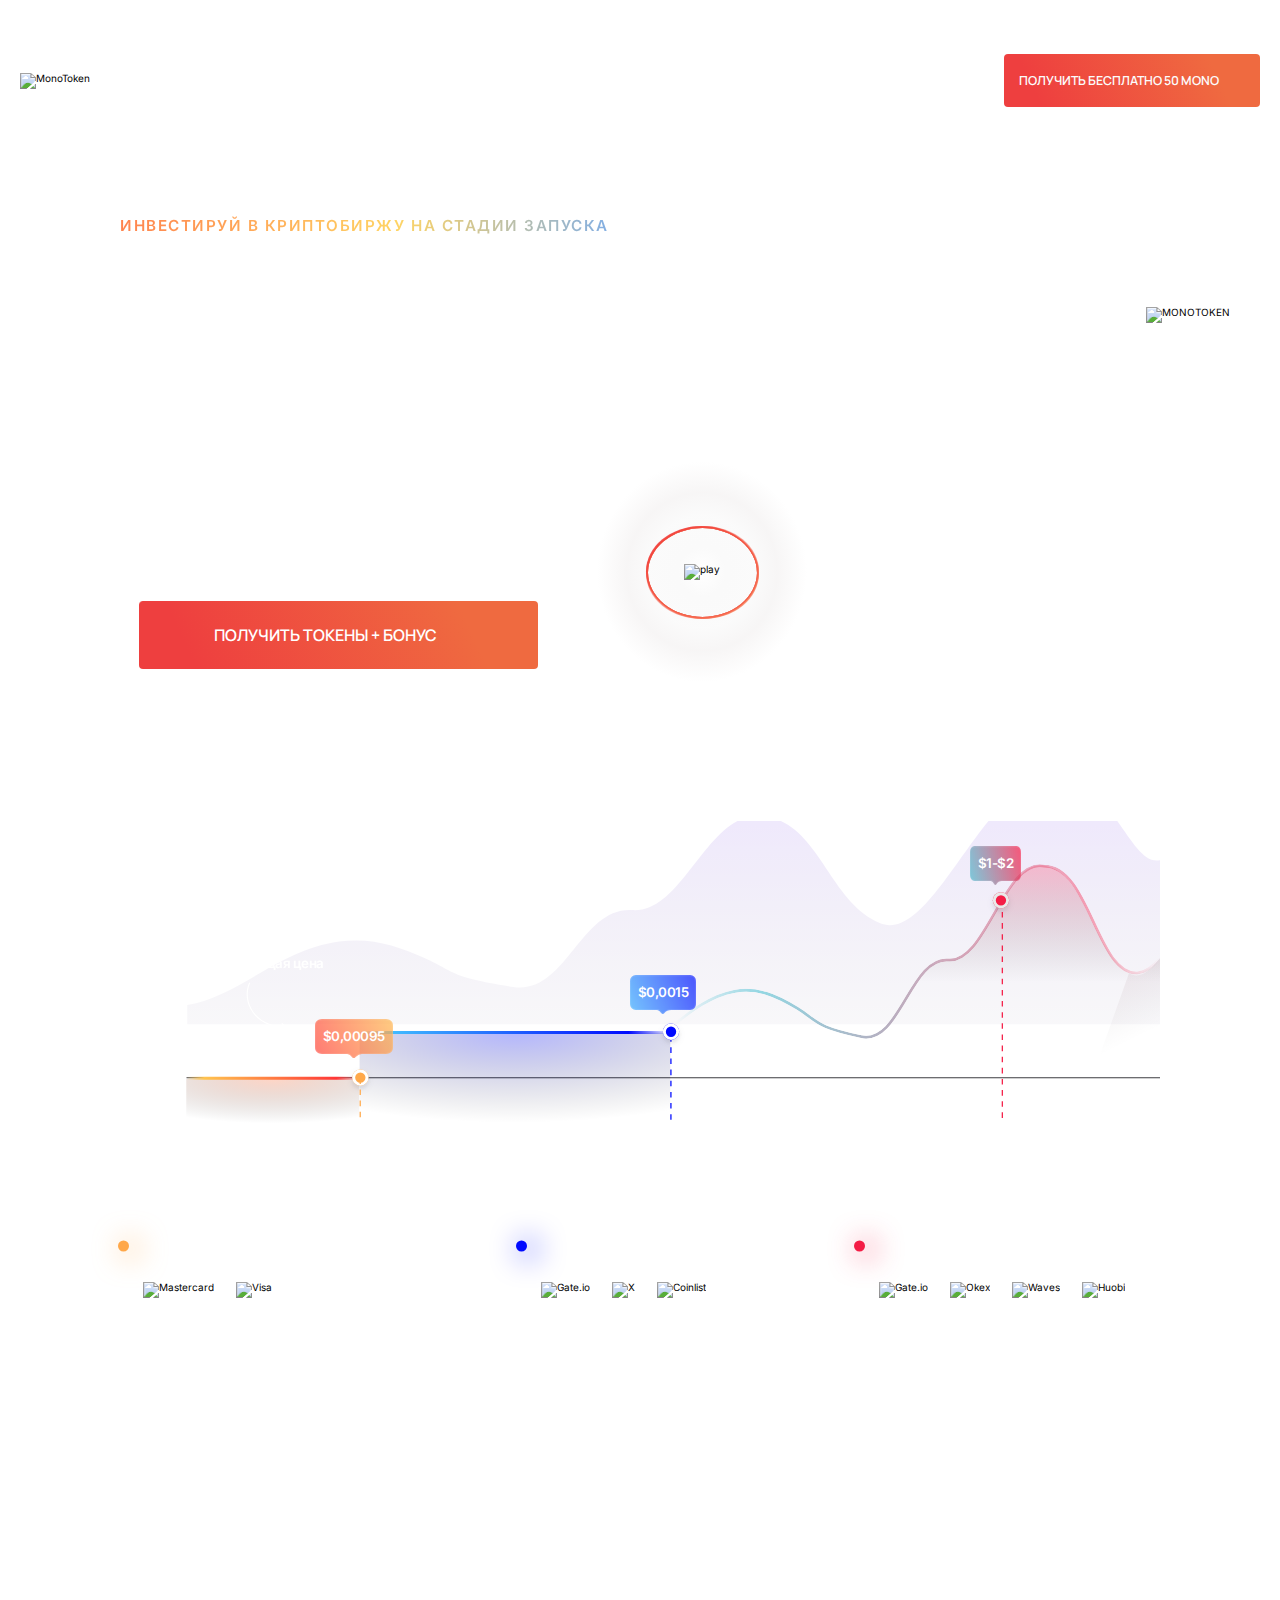
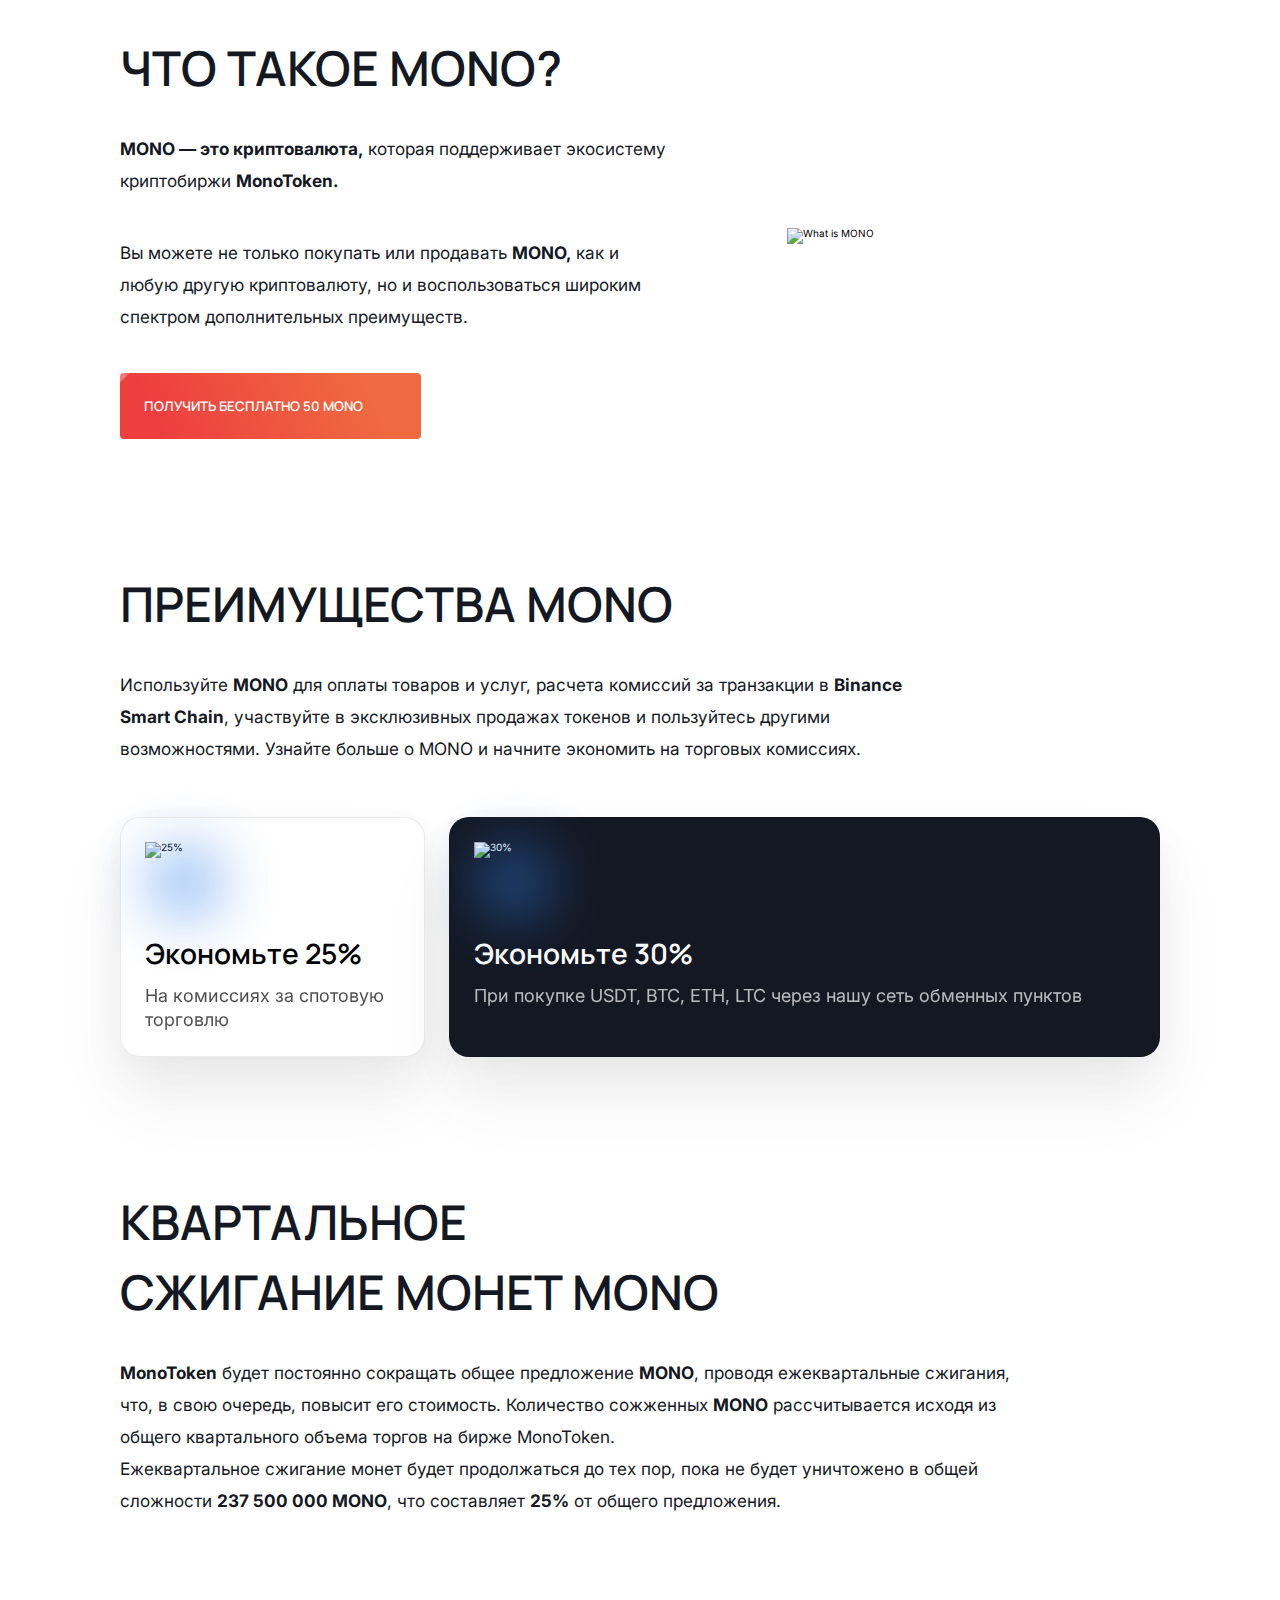
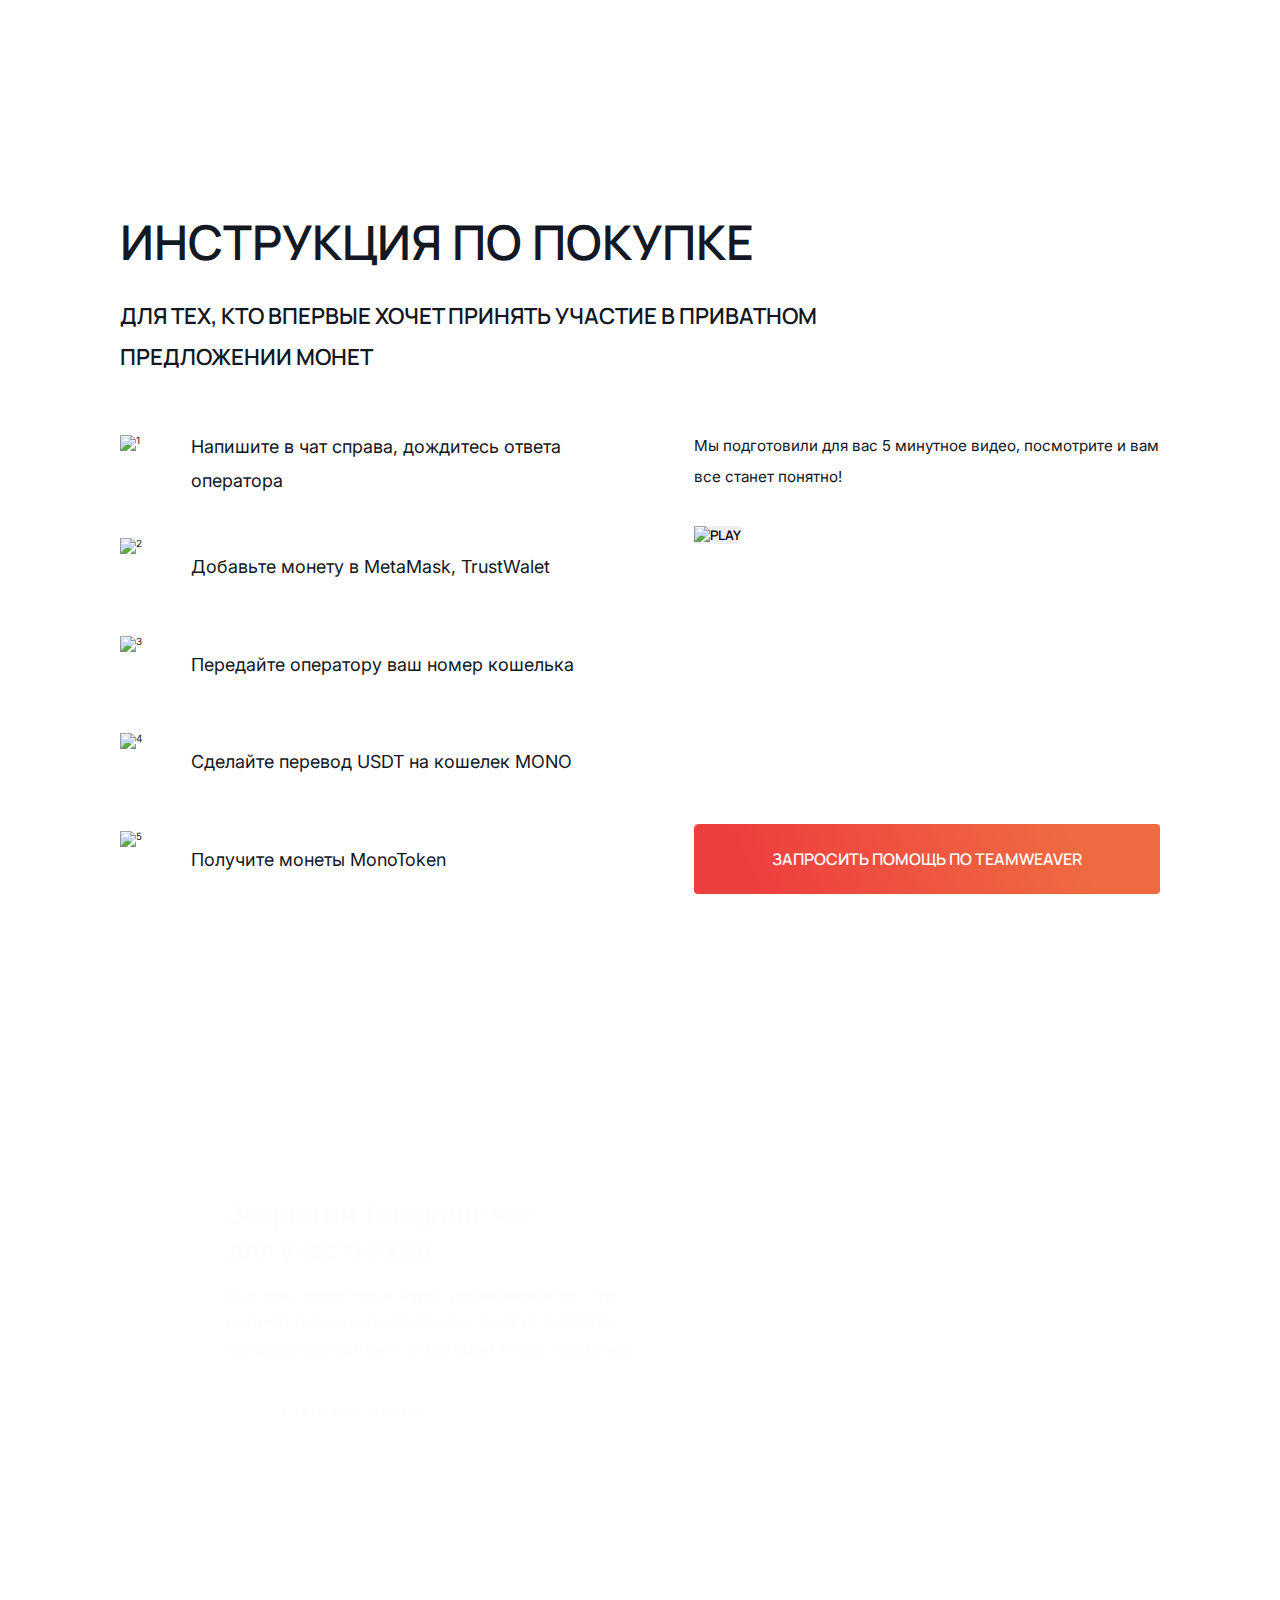
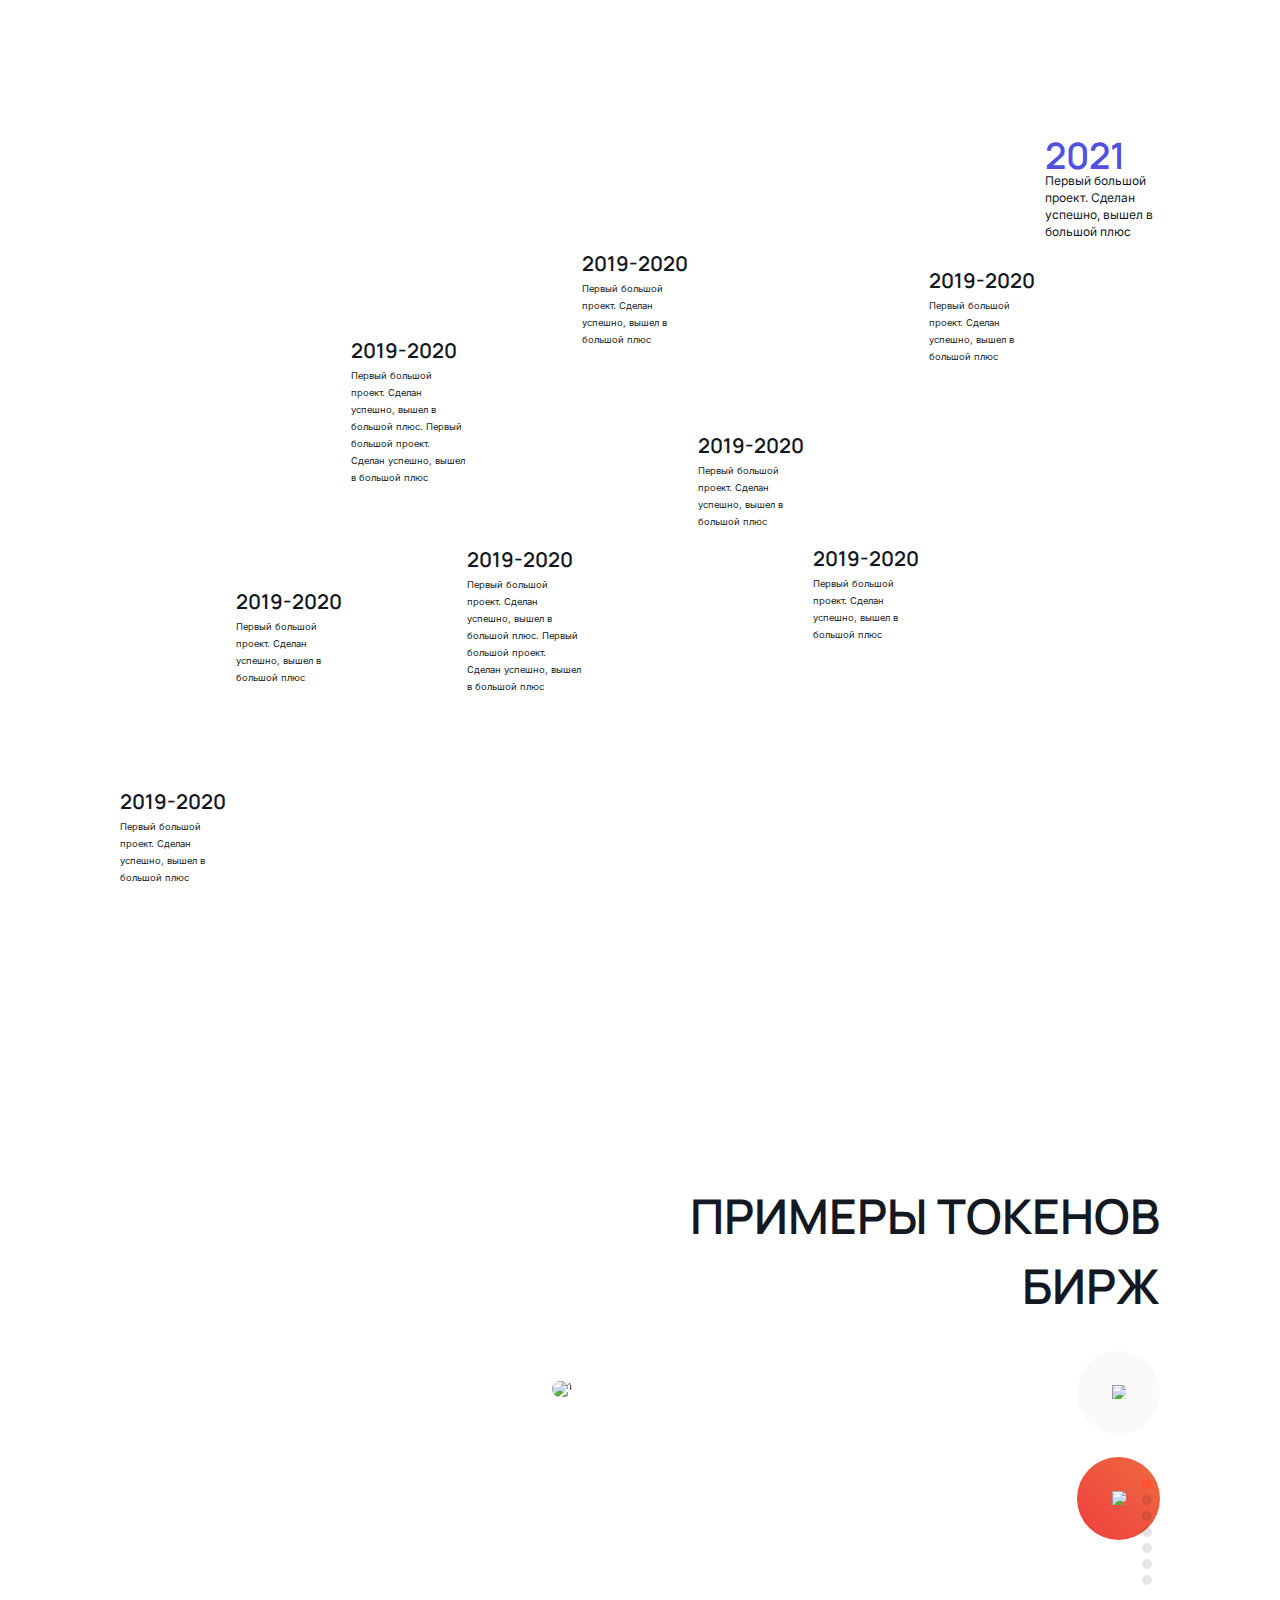
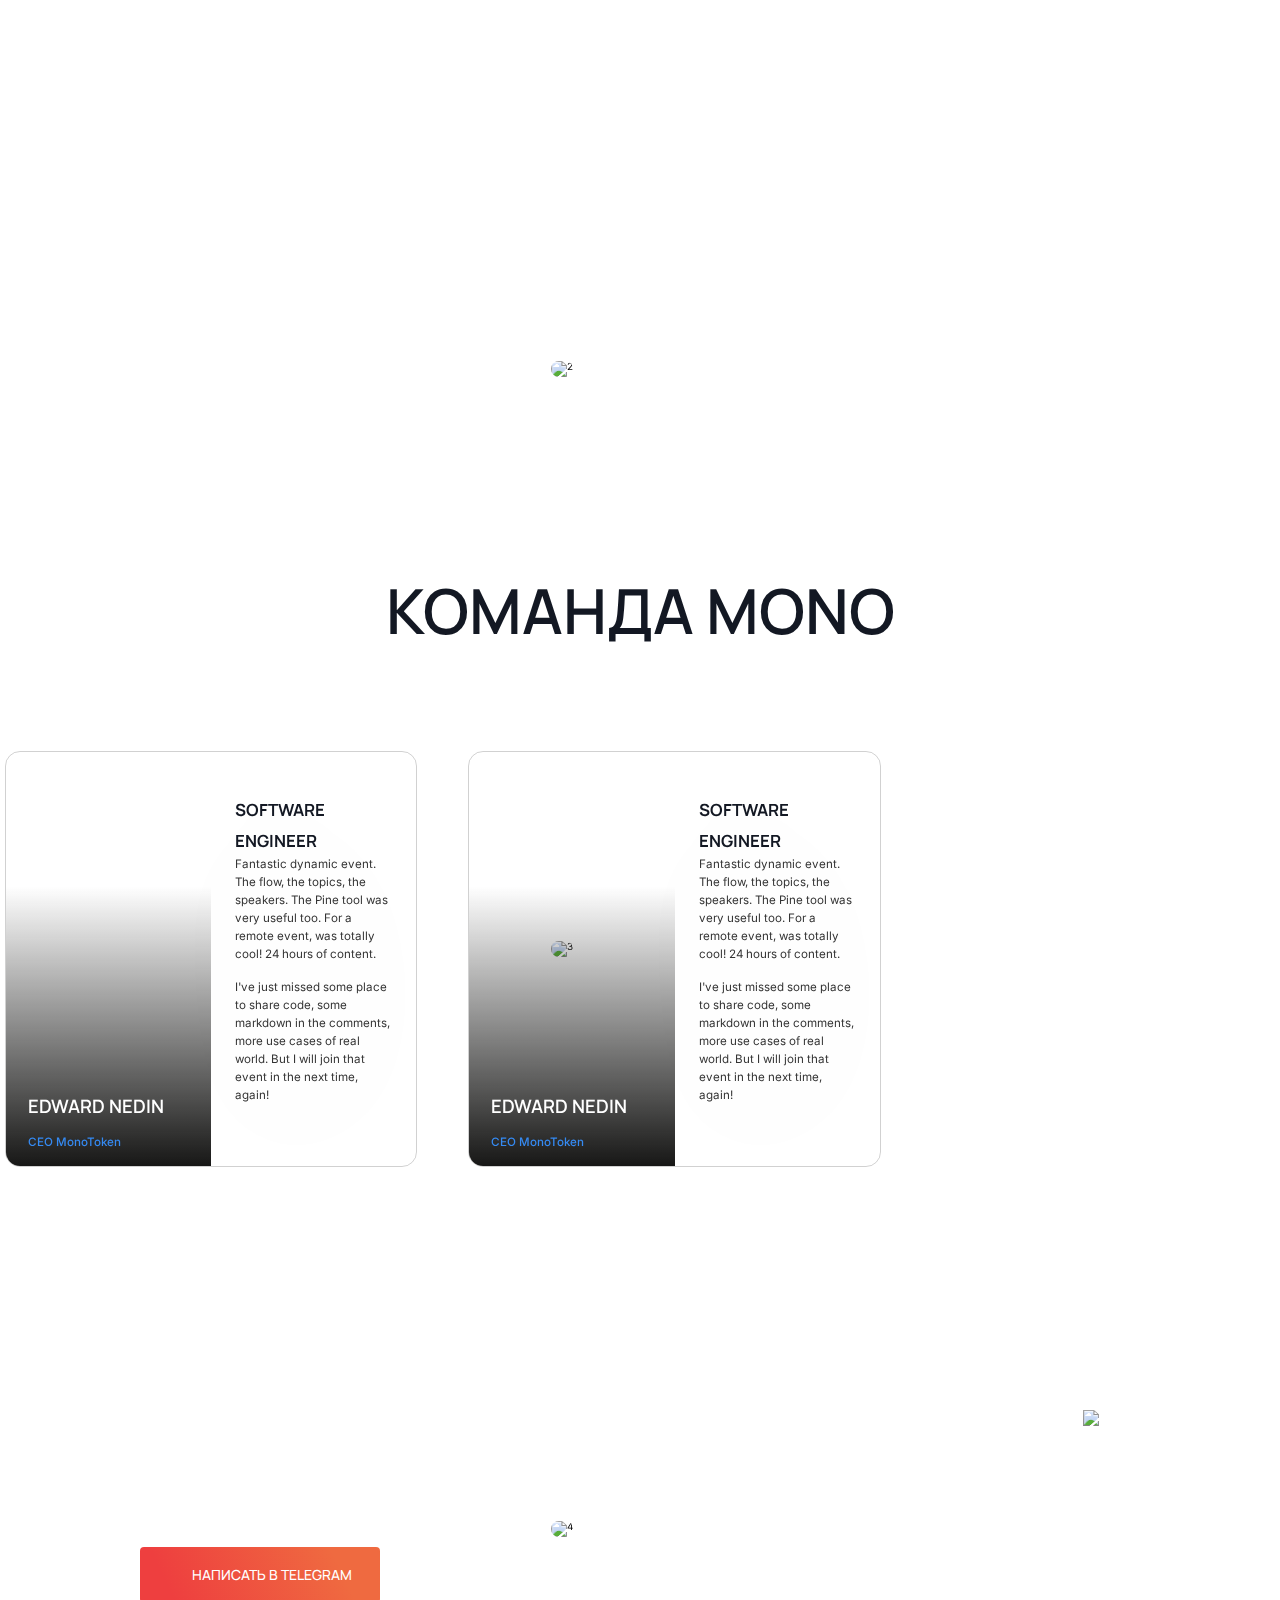
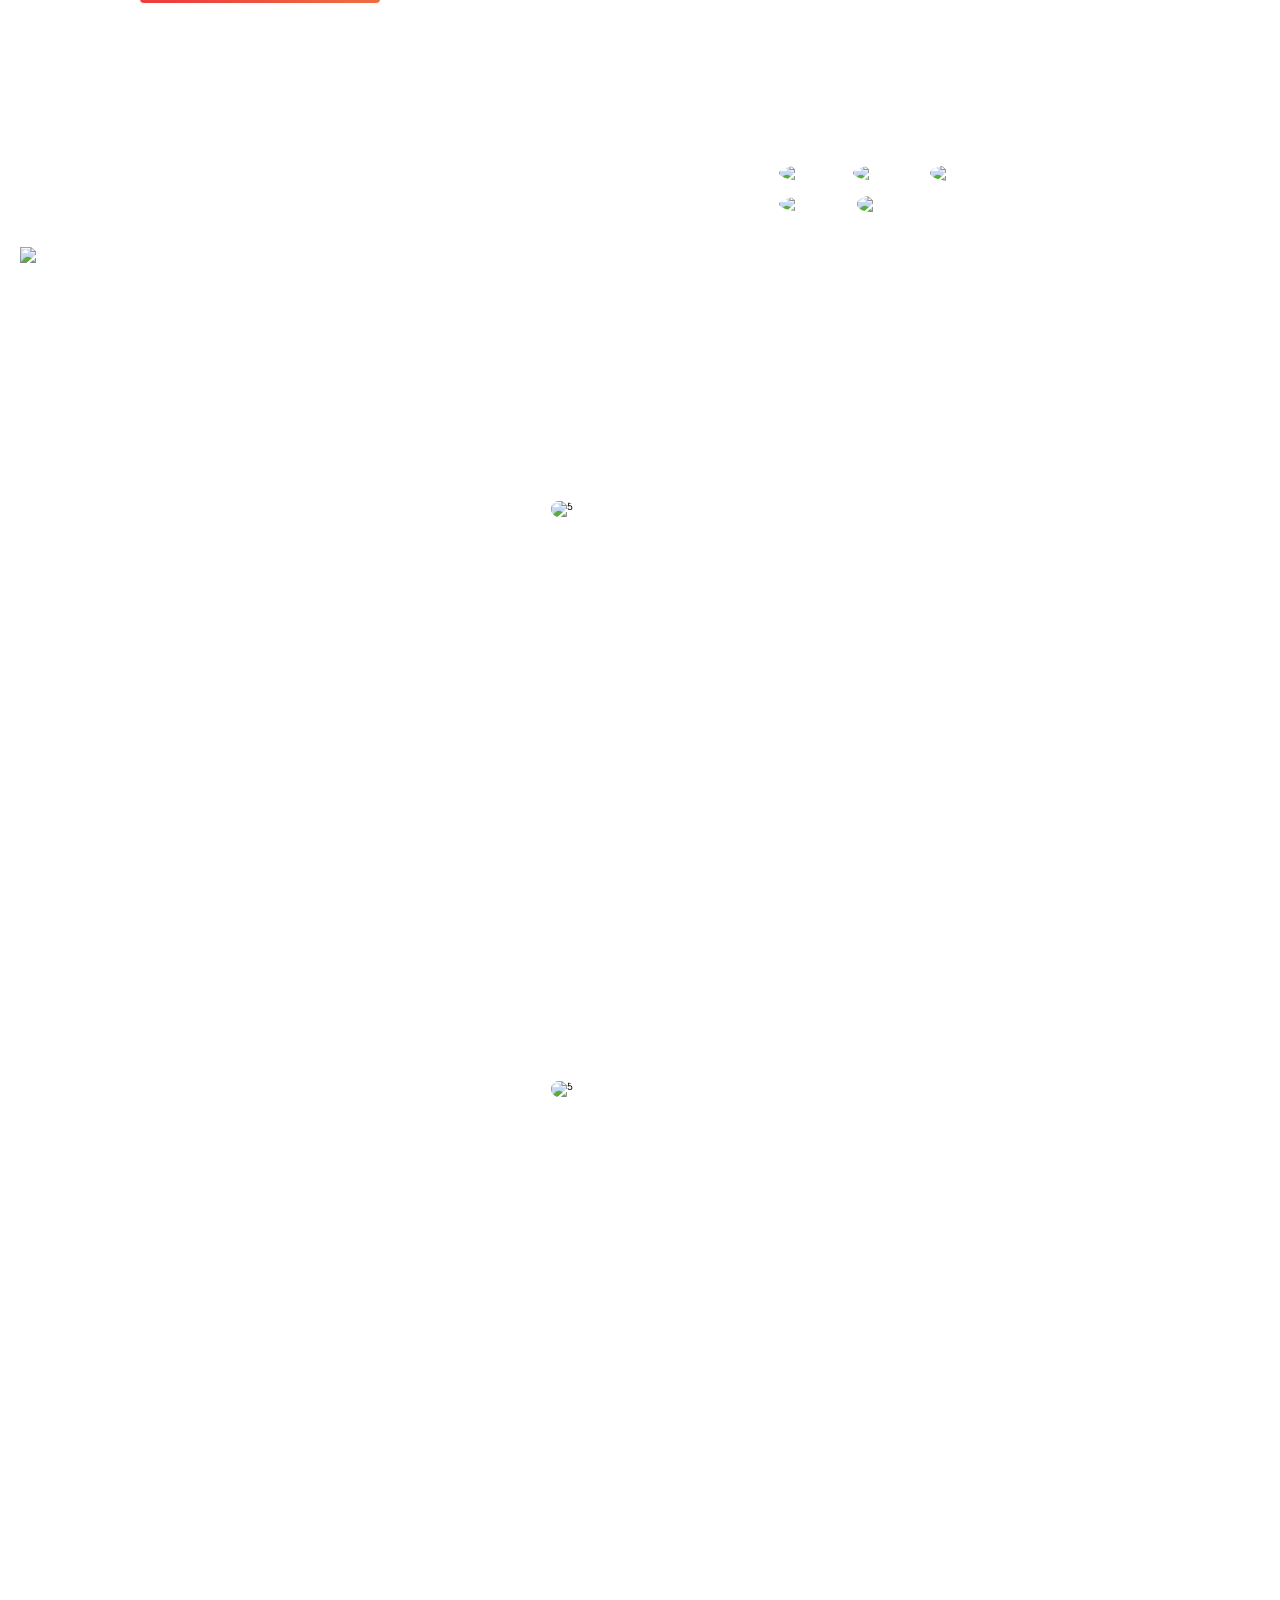
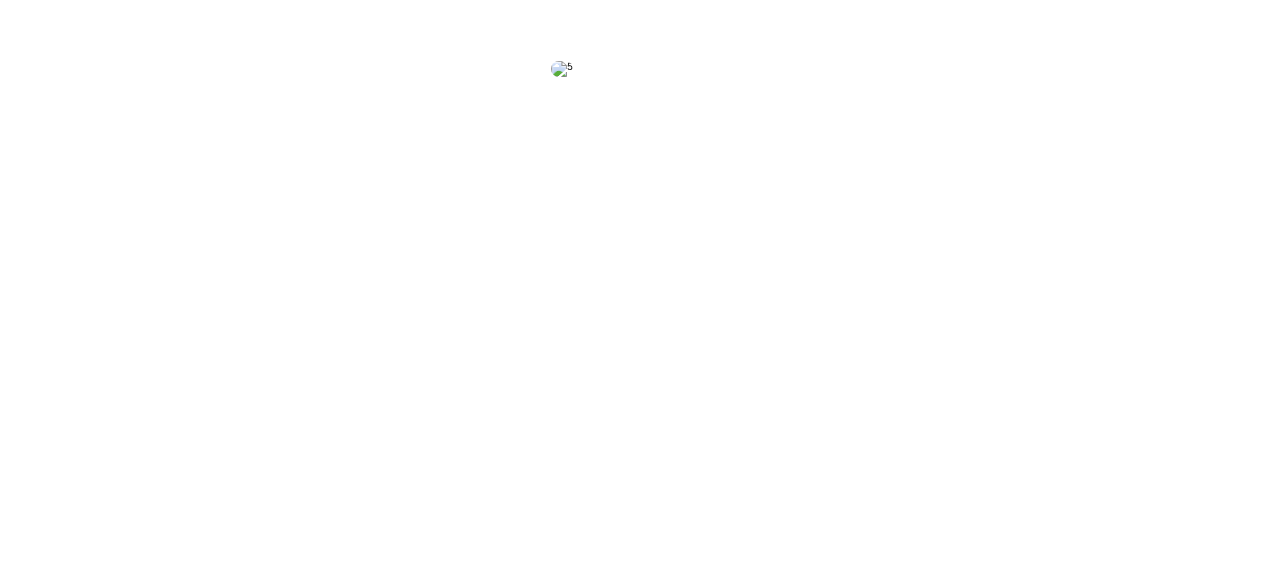
==== commit d121e933: "fix3" ====
--- a/index.html
+++ b/index.html
@@ -103,6 +103,7 @@
                                 <p class="orange item">$0,00095</p>                                 <p class="blue item">$0,0015</p>                                 <p class="pink item">$1-$2</p>+                                <p class="curPrice">Текущая цена</p>                             </div>                          </div>                     </div>--- a/css/style.min.css
+++ b/css/style.min.css
@@ -1 +1 @@
-@charset "UTF-8";@import url(https://fonts.googleapis.com/css?family=Manrope:600);@import url(https://fonts.googleapis.com/css?family=Inter:300,regular,700);@-webkit-keyframes rotateThis{from{-webkit-transform:rotate(0) scale(1);transform:rotate(0) scale(1)}to{-webkit-transform:rotate(360deg) scale(1);transform:rotate(360deg) scale(1)}}@keyframes rotateThis{from{-webkit-transform:rotate(0) scale(1);transform:rotate(0) scale(1)}to{-webkit-transform:rotate(360deg) scale(1);transform:rotate(360deg) scale(1)}}.container{max-width:1040px;margin:0 auto}.container-big{max-width:1260px;padding:0 10px;margin:0 auto}*{padding:0;margin:0;border:0}*,::after,::before{-webkit-box-sizing:border-box;box-sizing:border-box}:active,:focus{outline:0}a:active,a:focus{outline:0}a,a:visited{text-decoration:none}body,html{height:100%;width:100%;font-size:100%;line-height:1;font-size:10px}button{cursor:pointer}li,ul{list-style:none}@-webkit-keyframes moveLight{0%{-webkit-transform:translateX(-200%) skewX(-45deg);transform:translateX(-200%) skewX(-45deg);left:0}30%{-webkit-transform:translateX(0) skewX(-45deg);transform:translateX(0) skewX(-45deg);left:150%}100%{-webkit-transform:translateX(0) skewX(-45deg);transform:translateX(0) skewX(-45deg);left:150%}}@keyframes moveLight{0%{-webkit-transform:translateX(-200%) skewX(-45deg);transform:translateX(-200%) skewX(-45deg);left:0}30%{-webkit-transform:translateX(0) skewX(-45deg);transform:translateX(0) skewX(-45deg);left:150%}100%{-webkit-transform:translateX(0) skewX(-45deg);transform:translateX(0) skewX(-45deg);left:150%}}.btn{position:relative;background:-o-linear-gradient(205.32deg,#ef6a40 18.69%,#ee3f3f 86.58%);background:linear-gradient(244.68deg,#ef6a40 18.69%,#ee3f3f 86.58%);border-radius:4px;text-transform:uppercase;color:#fff;overflow:hidden;-webkit-transition:.5s all;-o-transition:.5s all;transition:.5s all}.btn::before{content:"";position:absolute;top:0;left:0;width:3em;height:150%;background-color:rgba(255,255,255,.3);-webkit-transform:skewX(-45deg) translateX(-200%);-ms-transform:skewX(-45deg) translateX(-200%);transform:skewX(-45deg) translateX(-200%);-webkit-animation:moveLight 3.5s infinite;animation:moveLight 3.5s infinite;-webkit-animation-delay:1s;animation-delay:1s}.btn:hover{-webkit-filter:brightness(150%);filter:brightness(150%);-webkit-box-shadow:1px 1px #83260a,2px 2px #83260a,3px 3px #83260a;box-shadow:1px 1px #83260a,2px 2px #83260a,3px 3px #83260a;-webkit-transform:translateX(-2px);-ms-transform:translateX(-2px);transform:translateX(-2px)}.btn:active{-webkit-filter:brightness(70%);filter:brightness(70%);-webkit-box-shadow:none;box-shadow:none;-webkit-transform:translateX(0);-ms-transform:translateX(0);transform:translateX(0)}.btn__empty{-webkit-transition:.5s all;-o-transition:.5s all;transition:.5s all;cursor:pointer}.btn__empty:hover{border-color:#fff}.section-title{font-size:calc(30px + 30 * ((100vw - 320px)/ 1600));line-height:70px;margin-bottom:30px;color:#131823}.section-text{font-size:calc(16px + 2 * ((100vw - 320px)/ 1600));line-height:32px;color:#131823}.header{position:relative;background:url(../img/header/header_bg.jpg) center/cover no-repeat}.header__wrapper{display:-webkit-box;display:-ms-flexbox;display:flex;-webkit-box-pack:justify;-ms-flex-pack:justify;justify-content:space-between;-webkit-box-align:center;-ms-flex-align:center;align-items:center;padding-top:54px}.header__icon{z-index:3;position:relative}.header__btns{display:-webkit-box;display:-ms-flexbox;display:flex;z-index:3}.header__burger{display:none;cursor:pointer}.header__burger::after,.header__burger::before{content:'';position:absolute;height:2px;width:18px;background-color:#fff;left:50%;-webkit-transform:translateX(-50%);-ms-transform:translateX(-50%);transform:translateX(-50%);-webkit-transition:.5s all;-o-transition:.5s all;transition:.5s all}.header__burger::before{top:18px}.header__burger::after{bottom:18px}.header__burger.active::after{top:23px;left:30%;-webkit-transform:rotate(-45deg);-ms-transform:rotate(-45deg);transform:rotate(-45deg)}.header__burger.active::before{top:23px;left:30%;-webkit-transform:rotate(45deg);-ms-transform:rotate(45deg);transform:rotate(45deg)}.header__list{display:-webkit-box;display:-ms-flexbox;display:flex;-webkit-box-pack:justify;-ms-flex-pack:justify;justify-content:space-between}.header__list li{margin-right:52px;line-height:20px}.header__list li:last-child{margin-right:0}.header__link{position:relative;font-size:calc(12px + 2 * ((100vw - 320px)/ 1600));color:#fff;-webkit-transition:.3s all;-o-transition:.3s all;transition:.3s all}.header__link::after{-webkit-transition:.3s all;-o-transition:.3s all;transition:.3s all;content:'';position:absolute;bottom:-4px;left:0;width:100%;height:1px;background-color:#fff;-webkit-transform:scale(0);-ms-transform:scale(0);transform:scale(0)}.header__link:hover{-webkit-transition:.5s all;-o-transition:.5s all;transition:.5s all}.header__link:hover::after{-webkit-transform:scale(1);-ms-transform:scale(1);transform:scale(1)}.header__btn{position:relative;font-size:calc(10px + 4 * ((100vw - 320px)/ 1600));padding:18px 41px 18px 15px;color:#fcfcfc}.header__btn::after{content:'';position:absolute;right:8px;top:50%;-webkit-transform:translateY(-50%);-ms-transform:translateY(-50%);transform:translateY(-50%);width:20px;height:20px;background:url(../img/icons/present.svg) center/cover no-repeat}.header__menu{-webkit-transition:.5s all;-o-transition:.5s all;transition:.5s all}.header__mobile-btns{display:none;height:56px}.header__mobile-btn{height:100%;border:1px solid rgba(255,255,255,.32);font-size:14px;border-radius:4px;background:0 0;color:#fff}.header__mobile-btn_mail{margin-right:16px;position:relative;padding:16px 28px 16px 52px;font-family:Inter,sans-serif;font-size:calc(14px + 2 * ((100vw - 320px)/ 1600));line-height:24px}.header__mobile-btn_mail::after{content:'';width:20px;height:16px;position:absolute;left:22px;top:50%;-webkit-transform:translateY(-50%);-ms-transform:translateY(-50%);transform:translateY(-50%);background:url(../img/icons/mail.svg) center/cover no-repeat}.header__mobile-btn_telegram{padding:0 16.5px}@-webkit-keyframes shieldMoveMax{0%{top:197px}50%{top:203px}100%{top:197px}}@keyframes shieldMoveMax{0%{top:197px}50%{top:203px}100%{top:197px}}@-webkit-keyframes shieldMoveMin{0%{top:247px}50%{top:253px}100%{top:247px}}@keyframes shieldMoveMin{0%{top:247px}50%{top:253px}100%{top:247px}}.hero{padding-top:103px;padding-bottom:80px;position:relative}.hero__first{display:-webkit-box;display:-ms-flexbox;display:flex;-webkit-box-align:center;-ms-flex-align:center;align-items:center;margin-bottom:121px}.hero__body{-webkit-box-flex:1;-ms-flex:1 1 70%;flex:1 1 70%}.hero__content{-webkit-box-flex:1;-ms-flex:1 1 30%;flex:1 1 30%}.hero__shild{z-index:1;position:absolute;max-width:40%;top:200px;right:15%;max-height:700px;-webkit-animation:shieldMoveMax 1s infinite;animation:shieldMoveMax 1s infinite}.hero__subtitle{margin-bottom:30px;font-family:inter,sans-serif;font-weight:600;font-size:calc(14px + 2 * ((100vw - 320px)/ 1600));text-transform:uppercase;letter-spacing:.1em;line-height:31px;background:-webkit-gradient(linear,right top,left top,color-stop(26.53%,#68a7ff),color-stop(62.12%,#ffd464),to(#ff834e));background:-o-linear-gradient(right,#68a7ff 26.53%,#ffd464 62.12%,#ff834e 100%);background:linear-gradient(270deg,#68a7ff 26.53%,#ffd464 62.12%,#ff834e 100%);-webkit-background-clip:text;background-clip:text;color:transparent}.hero__title{margin-bottom:39px;font-size:calc(30px + 30 * ((100vw - 320px)/ 1600));line-height:67px;color:#fff}.hero__timer{padding:30px 18px;border:1px solid rgba(255,255,255,.32);border-radius:20px;-webkit-box-flex:1;-ms-flex:1 1 60%;flex:1 1 60%}.hero__timer_wrapper{display:-webkit-box;display:-ms-flexbox;display:flex}.hero__timer_discription{font-size:14px;line-height:20px;margin-bottom:26px;color:#fff}.hero__timer_time{position:relative;display:-webkit-box;display:-ms-flexbox;display:flex;margin-bottom:53px;font-size:53px;line-height:27px;color:#fff;-webkit-box-pack:center;-ms-flex-pack:center;justify-content:center}.hero__timer_time span{position:relative}.hero__timer_time span::after{position:absolute;bottom:-38px;left:5px;font-weight:300;font-size:12px;color:#fff;opacity:.53}.hero__timer_btn{font-size:16px;text-align:left;position:relative;padding:24px 42px 24px 16px;width:100%;line-height:20px;text-align:center}.hero__timer_btn::after{content:'';position:absolute;top:50%;-webkit-transform:translateY(-50%);-ms-transform:translateY(-50%);transform:translateY(-50%);right:21px;width:14px;height:14px;background:url(../img/icons/arrowUp.svg) center/cover no-repeat}.hero__play{position:relative;display:-webkit-box;display:-ms-flexbox;display:flex;-webkit-box-pack:center;-ms-flex-pack:center;justify-content:center;-webkit-box-align:center;-ms-flex-align:center;align-items:center;-webkit-box-flex:1;-ms-flex:1 1 40%;flex:1 1 40%}.hero__play::before{content:'';position:absolute;top:50%;left:50%;-webkit-transform:translate(-50%,-50%);-ms-transform:translate(-50%,-50%);transform:translate(-50%,-50%);width:100%;height:120%;background:-o-radial-gradient(50% 50%,50% 50%,rgba(255,255,255,.31) 0,rgba(169,169,169,.06) 16.15%,rgba(222,222,222,.13) 36.46%,rgba(168,152,152,.09) 51.56%,rgba(255,255,255,.06) 71.88%,rgba(77,77,77,0) 100%) center/cover no-repeat;background:radial-gradient(50% 50% at 50% 50%,rgba(255,255,255,.31) 0,rgba(169,169,169,.06) 16.15%,rgba(222,222,222,.13) 36.46%,rgba(168,152,152,.09) 51.56%,rgba(255,255,255,.06) 71.88%,rgba(77,77,77,0) 100%) center/cover no-repeat}.hero__play .circle{z-index:2;position:absolute;width:100%;height:100%;border-radius:50%;top:0;left:0;-webkit-box-shadow:0 1px 0 1px rgba(248,102,72,.25),0 -1px 0 1px rgba(243,56,46,.25),1px 0 0 1px rgba(248,102,72,.25),-1px 0 0 1px rgba(243,56,46,.25),1px -1px 0 1px rgba(245,79,59,.5),-1px 1px 0 1px rgba(245,79,59,.5),1px 1px 0 1px rgba(250,124,85,.75),-1px -1px 0 1px rgba(240,33,33,.75);box-shadow:0 1px 0 1px rgba(248,102,72,.25),0 -1px 0 1px rgba(243,56,46,.25),1px 0 0 1px rgba(248,102,72,.25),-1px 0 0 1px rgba(243,56,46,.25),1px -1px 0 1px rgba(245,79,59,.5),-1px 1px 0 1px rgba(245,79,59,.5),1px 1px 0 1px rgba(250,124,85,.75),-1px -1px 0 1px rgba(240,33,33,.75);-webkit-animation:rotateThis 1s linear infinite;animation:rotateThis 1s linear infinite}.hero__play .circle_bg{position:absolute;z-index:3;width:100%;height:100%;border-radius:50%;top:0;left:0;cursor:pointer;-webkit-transition:.7s all;-o-transition:.7s all;transition:.7s all;opacity:0;background:-webkit-gradient(linear,right top,left top,color-stop(.25%,#ee3f3f),to(#ef6a40));background:-o-linear-gradient(right,#ee3f3f .25%,#ef6a40 100%);background:linear-gradient(270deg,#ee3f3f .25%,#ef6a40 100%)}.hero__play .circle_bg:hover{opacity:1}.hero__play .circle__border{position:relative;padding:36.5px;border-radius:50%}.hero__play .circle__border::after{content:url(../img/hero/arrow.svg);position:absolute;bottom:-70px;left:-65%;opacity:1}.hero__play_btn{width:19px;height:19px;position:relative;z-index:4}.hero__days::after{content:'дней'}.hero__hours::after{content:'часов'}.hero__minutes::after{content:'минут'}.hero__seconds::after{content:'секунд'}.hero__numbers{width:65px}.hero__graph{display:-webkit-box;display:-ms-flexbox;display:flex;-webkit-box-pack:justify;-ms-flex-pack:justify;justify-content:space-between}.hero__graph_wrapper{margin-bottom:48px;display:-webkit-box;display:-ms-flexbox;display:flex;-webkit-box-orient:vertical;-webkit-box-direction:normal;-ms-flex-direction:column;flex-direction:column}.hero__graph_y{display:-webkit-box;display:-ms-flexbox;display:flex;-webkit-box-orient:vertical;-webkit-box-direction:normal;-ms-flex-direction:column;flex-direction:column;-ms-flex-pack:distribute;justify-content:space-around;font-size:calc(8px + 3 * ((100vw - 320px)/ 1600));line-height:22px;margin-right:20px;color:rgba(255,255,255,.44)}.hero__graph_x{display:-webkit-box;display:-ms-flexbox;display:flex;-ms-flex-pack:distribute;justify-content:space-around;font-size:calc(7px + 5 * ((100vw - 320px)/ 1600));line-height:22px;text-align:right;color:#fff}.hero__graph_img{position:relative;-webkit-box-flex:1;-ms-flex:1 1 100%;flex:1 1 100%}.hero__graph_img img{width:100%}.hero__graph_prices{position:absolute;top:0;left:0;width:100%;height:100%;font-weight:600;font-size:calc(8px + 9 * ((100vw - 320px)/ 1600));text-align:center;letter-spacing:-.5px;color:#fff}.hero__graph_prices .item{line-height:28px;position:absolute;padding:3px 8px 8px 8px}.hero__graph_prices .orange{bottom:30%;left:13.3%;background:url(../img/hero/orange.svg) center/100% 100% no-repeat}.hero__graph_prices .blue{bottom:43%;left:45.6%;background:url(../img/hero/blue.svg) center/100% 100% no-repeat}.hero__graph_prices .pink{bottom:81%;left:80.5%;background:url(../img/hero/pink.svg) center/100% 100% no-repeat}.hero__company{position:relative;padding-left:23px}.hero__company_wrapper{display:-webkit-box;display:-ms-flexbox;display:flex;-webkit-box-pack:justify;-ms-flex-pack:justify;justify-content:space-between;-webkit-box-align:start;-ms-flex-align:start;align-items:start}.hero__company_label{font-family:Manrope;font-weight:600;font-size:calc(10px + 8 * ((100vw - 320px)/ 1600));line-height:31px;color:#fff}.hero__company_images{display:-webkit-box;display:-ms-flexbox;display:flex;-webkit-box-align:center;-ms-flex-align:center;align-items:center;height:57px}.hero__company_image{margin-right:22px}.hero__company_last{margin-right:0}.hero__label{position:relative}.hero__label::before{content:'';position:absolute;top:50%;-webkit-transform:translateY(-50%);-ms-transform:translateY(-50%);transform:translateY(-50%);left:-25px;width:11px;height:11px;border-radius:50%}.hero__label::after{content:'';position:absolute;top:60%;-webkit-transform:translateY(-50%);-ms-transform:translateY(-50%);transform:translateY(-50%);left:-20px;width:14px;height:14px;border-radius:50%;opacity:1;-webkit-filter:blur(15px);filter:blur(15px)}.hero__label-1::after,.hero__label-1::before{background-color:#ffa849}.hero__label-2::after,.hero__label-2::before{background-color:#000aff}.hero__label-3::after,.hero__label-3::before{background-color:#f41d46}.colorful{padding-top:235px;background:url(../img/colorful/background.jpg) top/cover repeat}.monoDiscription{padding-bottom:130px}.monoDiscription__wrapper{display:-webkit-box;display:-ms-flexbox;display:flex;-webkit-box-align:center;-ms-flex-align:center;align-items:center}.monoDiscription__body{margin-right:108px;-webkit-box-flex:1;-ms-flex:1 1 60%;flex:1 1 60%}.monoDiscription__content{-webkit-box-flex:1;-ms-flex:1 1 40%;flex:1 1 40%}.monoDiscription__img{width:100%}.monoDiscription__title{position:relative}.monoDiscription__title::before{content:'';position:absolute;bottom:0;left:0;width:100%;height:150px;background:url(../img/colorful/MONO.svg) center/100% 100% no-repeat}.monoDiscription__info{margin-bottom:40px}.monoDiscription__btn{position:relative;padding:24px 58px 24px 24px}.monoDiscription__btn::after{content:'';position:absolute;right:26px;top:50%;-webkit-transform:translateY(-50%);-ms-transform:translateY(-50%);transform:translateY(-50%);width:20px;height:20px;background:url(../img/icons/present.svg) center/cover no-repeat}.monoAdvantages{padding-bottom:130px}.monoAdvantages__discription{margin-bottom:52px;max-width:830px}.advantages{display:-webkit-box;display:-ms-flexbox;display:flex}.advantages__item{padding:24px;border:1px solid rgba(0,0,0,.08);border-radius:20px}.advantages__percent{position:relative;display:inline-block;width:65px;height:65px;margin-bottom:30px}.advantages__percent::after{content:"";position:absolute;bottom:0;right:0;width:50px;height:50px;background-color:#2f80ed;opacity:.9;-webkit-filter:blur(32px);filter:blur(32px)}.advantages__percent img{width:100%}.advantages__black{-webkit-box-flex:1;-ms-flex:1 1 70%;flex:1 1 70%;background-color:#131823;-webkit-box-shadow:0 41.7776px 72px rgba(0,0,0,.06),0 22.3363px 50px rgba(0,0,0,.04),0 2.76726px 24px rgba(0,0,0,.02);box-shadow:0 41.7776px 72px rgba(0,0,0,.06),0 22.3363px 50px rgba(0,0,0,.04),0 2.76726px 24px rgba(0,0,0,.02);color:#fff}.advantages__white{background:#fff;-webkit-box-flex:1;-ms-flex:1 1 30%;flex:1 1 30%;margin-right:24px;-webkit-box-shadow:0 41.7776px 72px rgba(0,0,0,.06),0 22.3363px 50px rgba(0,0,0,.04),0 2.76726px 24px rgba(0,0,0,.02);box-shadow:0 41.7776px 72px rgba(0,0,0,.06),0 22.3363px 50px rgba(0,0,0,.04),0 2.76726px 24px rgba(0,0,0,.02)}.advantages__title{margin-bottom:15px;font-size:28px;line-height:32px;text-transform:none}.advantages__discription{font-size:18px;line-height:24px;opacity:.7}.monoBurning{padding-bottom:175px;margin-bottom:115px;background:url(../img/colorful/fires.png) 110%/auto 100% no-repeat}.monoBurning__title{max-width:70%;position:relative}.monoBurning__title::after{content:'';position:absolute;width:120px;height:120px;right:0;top:0;-webkit-transform:translateY(-50%);-ms-transform:translateY(-50%);transform:translateY(-50%);background:url(../img/colorful/fire1.png) center/cover no-repeat}.monoBurning__text{max-width:896px}.instruction{color:#131823;margin-bottom:221px}.instruction__title{max-width:80%;margin-bottom:18px;line-height:70px}.instruction__subtitle{max-width:80%;margin-bottom:53px;font-family:Manrope,sans-serif;font-weight:600;font-size:calc(18px + 7 * ((100vw - 320px)/ 1600));line-height:41px;text-transform:uppercase}.instruction__wrapper{display:-webkit-box;display:-ms-flexbox;display:flex}.instruction__items{-webkit-box-flex:1;-ms-flex:1 1 50%;flex:1 1 50%;margin-right:107px}.instruction__items li{display:-webkit-box;display:-ms-flexbox;display:flex;-webkit-box-align:center;-ms-flex-align:center;align-items:center;margin-bottom:40px}.instruction__items img{height:57.65px}.instruction__number{min-width:71px;height:57.65px}.instruction__text{font-size:18px;line-height:34px}.instruction__content{-webkit-box-flex:1;-ms-flex:1 1 50%;flex:1 1 50%}.instruction__video{position:absolute;top:0;left:0;width:100%;height:100%}.instruction__video_discription{margin-bottom:34px;font-size:calc(14px + 2 * ((100vw - 320px)/ 1600));line-height:31px}.instruction__video_wrapper{position:relative;padding-bottom:56.25%;margin-bottom:35px;width:100%;height:0}.instruction__btn{width:100%;padding:24px 0;font-size:16px;color:#fcfcfc}.instruction__btn_mobile{display:none}.telegram{margin-bottom:323px;position:relative;border-radius:20px;color:#fefefe;background:url(../img/telegram/telegram_bg.jpg) center/cover no-repeat}.telegram::before{z-index:1;content:"";position:absolute;left:0;top:0;-webkit-transform:translateY(-40%);-ms-transform:translateY(-40%);transform:translateY(-40%);width:498px;height:285px;background:url(../img/telegram/paper_plane.png) center/contain no-repeat}.telegram::after{z-index:1;content:'';position:absolute;left:0;top:0;width:100%;height:100%;background:url(../img/telegram/telegram_plane.png) top right/100% no-repeat}.telegram__wrapper{padding:45px 107px}.telegram__title{max-width:50%;margin-bottom:14px;font-size:calc(25px + 3 * ((100vw - 320px)/ 1600));line-height:36px;text-transform:none}.telegram__info{max-width:50%;margin-bottom:21px;font-size:calc(14px + 4 * ((100vw - 320px)/ 1600));line-height:27px}.telegram__btn{position:relative;padding:16px 28px 16px 55px;font-size:14px;line-height:24px;border:1px solid rgba(255,255,255,.32);border-radius:4px;background-color:transparent;color:#fefefe;z-index:2}.telegram__btn::before{content:'';position:absolute;width:14px;height:14px;left:28px;top:50%;-webkit-transform:translateY(-50%);-ms-transform:translateY(-50%);transform:translateY(-50%);background:url(../img/icons/take_part.svg) center/cover no-repeat}.road{position:relative;margin-bottom:104px;background:url(../img/road/map.jpg) center/cover no-repeat}.road__wrapper{min-height:868px;background:url(../img/road/road_2.png) center/contain no-repeat;display:-webkit-box;display:-ms-flexbox;display:flex;-webkit-box-pack:justify;-ms-flex-pack:justify;justify-content:space-between}.road__item_wrapper{position:relative;-webkit-box-flex:1;-ms-flex:1 1 11.111%;flex:1 1 11.111%}.road__item{position:absolute;left:0}.road__title{font-size:calc(18px + 4 * ((100vw - 320px)/ 1600));line-height:33px;color:#131823;text-align:left}.road__text{text-align:left;font-size:calc(7px + 4 * ((100vw - 320px)/ 1600));line-height:17px;color:#131823}#road__id1{bottom:22%}#road__id2{bottom:45%}#road__id3{bottom:68%}#road__id4{bottom:44%}#road__id5{bottom:84%}#road__id6{bottom:63%}#road__id7{bottom:50%}#road__id8{bottom:82%}#road__id9{text-align:right;top:-8%}#road__id9 .road__title{color:#5051de;font-size:calc(25px + 19 * ((100vw - 320px)/ 1600))}#road__id9 .road__text{font-size:12px}.examples{margin-bottom:275px}.examples__title{margin-left:auto;max-width:500px;text-align:right}.examples__slider{max-height:550px;width:100%;-webkit-box-flex:1;-ms-flex:1 1 85%;flex:1 1 85%;min-height:0;border-radius:10px;position:relative;text-align:center}.examples__slider_img{max-width:100%;max-height:100%;border-radius:10px;margin-top:30px}.examples__slider_pagination{position:absolute;bottom:-31px;left:42.5%;-webkit-transform:translateX(-50%);-ms-transform:translateX(-50%);transform:translateX(-50%)}.examples__slider_pagination-bullet{margin-right:21px;background:#000;opacity:.1;width:10px;height:10px}.examples__slider_wrapper{position:relative}.examples__wrapper{display:-webkit-box;display:-ms-flexbox;display:flex;min-height:0;position:relative}.examples__navigation{-webkit-box-flex:1;-ms-flex:1 1 15%;flex:1 1 15%;min-height:0;display:-webkit-box;display:-ms-flexbox;display:flex;-webkit-box-orient:vertical;-webkit-box-direction:normal;-ms-flex-direction:column;flex-direction:column;-webkit-box-align:end;-ms-flex-align:end;align-items:flex-end}.examples__btn{position:relative;border-radius:50%;width:83px;height:83px;padding:34px}.examples__btn_up{margin-bottom:23px}.examples__btn_down{background:-o-linear-gradient(223.94deg,#ef6a40 0,#ee3f3f 100.85%);background:linear-gradient(226.06deg,#ef6a40 0,#ee3f3f 100.85%)}.examples__arrow{width:14px;height:14px;position:absolute;top:50%;left:50%;-webkit-transform:translate(-50%,-50%);-ms-transform:translate(-50%,-50%);transform:translate(-50%,-50%)}.swiper-pagination-bullet-active{background:#ff512c;opacity:1}.swiper-slide{border-radius:10px;height:100%}.team{padding-bottom:100px}.team__title{font-family:Manrope,sans-serif;font-weight:600;font-size:calc(35px + 45 * ((100vw - 320px)/ 1600));line-height:70px;text-align:center;text-transform:uppercase;color:#131823;margin-bottom:100px}.team-slide{width:33%;border-radius:15px;padding:5px}.team__slide{display:-webkit-box;display:-ms-flexbox;display:flex;overflow:hidden;height:100%;border-radius:15px;min-width:0;border:1px solid rgba(0,0,0,.18)}.team__photo{position:relative;padding-left:22px;padding-bottom:13px;-webkit-box-flex:1;-ms-flex:1 1 50%;flex:1 1 50%;display:-webkit-box;display:-ms-flexbox;display:flex;-webkit-box-pack:end;-ms-flex-pack:end;justify-content:flex-end;-webkit-box-orient:vertical;-webkit-box-direction:normal;-ms-flex-direction:column;flex-direction:column;min-width:0;z-index:2}.team__photo::after{content:'';position:absolute;bottom:0;left:0;height:100%;width:100%;z-index:1;background:-webkit-gradient(linear,left top,left bottom,color-stop(32.48%,rgba(23,23,22,0)),to(#171716));background:-o-linear-gradient(top,rgba(23,23,22,0) 32.48%,#171716 100%);background:linear-gradient(180deg,rgba(23,23,22,0) 32.48%,#171716 100%)}.team__info{-webkit-box-flex:1;-ms-flex:1 1 50%;flex:1 1 50%;padding:42px 24px 62px;min-width:0;-webkit-filter:drop-shadow(0 41.7776px 72px rgba(0, 0, 0, .06)) drop-shadow(0 22.3363px 50px rgba(0, 0, 0, .04)) drop-shadow(0 2.76726px 24px rgba(0, 0, 0, .02));filter:drop-shadow(0 41.7776px 72px rgba(0, 0, 0, .06)) drop-shadow(0 22.3363px 50px rgba(0, 0, 0, .04)) drop-shadow(0 2.76726px 24px rgba(0, 0, 0, .02))}.team__label{font-family:Manrope,sans-serif;font-weight:700;font-size:calc(12px + 8 * ((100vw - 320px)/ 1600));line-height:31px;color:#131823}.team__text{font-size:calc(8px + 6 * ((100vw - 320px)/ 1600));line-height:155%;color:#333;margin-bottom:15px}.team__text:last-child{margin-bottom:0}.team__name{position:relative;margin-bottom:11px;font-family:Manrope,sans-serif;font-weight:600;font-size:calc(13px + 9 * ((100vw - 320px)/ 1600));line-height:155%;color:#fff;z-index:2}.team__role{position:relative;font-weight:500;font-size:calc(8px + 6 * ((100vw - 320px)/ 1600));line-height:22px;color:#358af2;z-index:2}.team #member1{background:url(../img/team/1.jpg) center/cover no-repeat}.team #member2{background:url(../img/team/2.jpg) center/cover no-repeat}.footer{color:#fff;padding-top:87px;padding-bottom:75px;background:url(../img/footer/footer_bg.jpg) center/cover repeat}.footer__question{display:-webkit-box;display:-ms-flexbox;display:flex;-webkit-box-pack:justify;-ms-flex-pack:justify;justify-content:space-between;padding:0 20px}.footer__question_wrapper{position:relative;margin-bottom:66px;padding:50px 0;background:rgba(255,255,255,.04);border:1px solid rgba(255,255,255,.12);border-radius:20px;overflow:hidden}.footer__title{margin-bottom:20px;font-size:calc(30px + 18 * ((100vw - 320px)/ 1600));line-height:52px}.footer__subtitle{margin-bottom:40px;font-size:calc(15px + 1 * ((100vw - 320px)/ 1600));line-height:24px;opacity:.6}.footer__btns{display:-webkit-box;display:-ms-flexbox;display:flex;-webkit-box-align:center;-ms-flex-align:center;align-items:center}.footer__btn{position:relative;padding:16px 28px 16px 52px;font-weight:500;font-size:14px;line-height:24px}.footer__btn::after{content:'';position:absolute;width:19px;height:16px;left:22px;top:50%;-webkit-transform:translateY(-50%);-ms-transform:translateY(-50%);transform:translateY(-50%)}.footer__btn_telegram{margin-right:12px}.footer__btn_telegram::after{background:url(../img/icons/plane.svg) center/cover no-repeat}.footer__btn_mail{color:#fff;background-color:transparent;border:1px solid rgba(255,255,255,.32);border-radius:4px}.footer__btn_mail::after{background:url(../img/icons/mail.svg) center/cover no-repeat}.footer__ground{display:-webkit-box;display:-ms-flexbox;display:flex;-ms-flex-pack:distribute;justify-content:space-around;-webkit-box-align:start;-ms-flex-align:start;align-items:flex-start}.footer__ground_title{margin-bottom:20px;font-weight:500;font-size:calc(14px + 6 * ((100vw - 320px)/ 1600));line-height:24px;-webkit-box-align:center;-ms-flex-align:center;align-items:center;text-transform:none}.footer__socials{-webkit-box-flex:1;-ms-flex:1 1 19%;flex:1 1 19%}.footer__socials_wrapper{display:-webkit-box;display:-ms-flexbox;display:flex;-ms-flex-wrap:wrap;flex-wrap:wrap}.footer__socials_img{border-radius:50%;-webkit-transition:.5s all;-o-transition:.5s all;transition:.5s all;margin-right:14px;margin-bottom:15px;cursor:pointer}.footer__links li{margin-bottom:16px}.footer__link{position:relative;font-size:calc(8px + 6 * ((100vw - 320px)/ 1600));line-height:24px;-webkit-box-align:center;-ms-flex-align:center;align-items:center;color:#fff;opacity:.7}.footer__link::after{-webkit-transition:.3s all;-o-transition:.3s all;transition:.3s all;content:'';position:absolute;bottom:-4px;left:0;width:100%;height:1px;background-color:#fff;-webkit-transform:scale(0);-ms-transform:scale(0);transform:scale(0)}.footer__link:hover{-webkit-transition:.5s all;-o-transition:.5s all;transition:.5s all;opacity:1}.footer__link:hover::after{-webkit-transform:scale(1);-ms-transform:scale(1);transform:scale(1)}.footer__apps{-webkit-box-flex:1;-ms-flex:1 1 17%;flex:1 1 17%}.footer__apps-items{display:-webkit-box;display:-ms-flexbox;display:flex;-webkit-box-orient:vertical;-webkit-box-direction:normal;-ms-flex-direction:column;flex-direction:column}.footer__apps-item{position:relative;font-family:Manrope,sans-serif;font-weight:500;font-size:calc(10px + 4 * ((100vw - 320px)/ 1600));line-height:16px;-webkit-box-align:center;-ms-flex-align:center;align-items:center;opacity:.6;margin-bottom:18px;padding:9px 13px 9px 52px;border-radius:8px;border:1px solid rgba(255,255,255,.12);-webkit-transition:.5s all;-o-transition:.5s all;transition:.5s all;cursor:pointer}.footer__apps-item::after{content:'';position:absolute;width:24px;height:28px;left:13px;top:50%;-webkit-transform:translateY(-50%);-ms-transform:translateY(-50%);transform:translateY(-50%);background:url(../img/footer/apple.svg) center/cover no-repeat}.footer__apps-item:last-child{margin-bottom:0}.footer__apps-item:last-child::after{width:24px;height:28px;background:url(../img/footer/android.svg) center/cover no-repeat}.footer__apps-item:hover{border-color:#fff;opacity:1}.footer__documents{-webkit-box-flex:1;-ms-flex:1 1 23%;flex:1 1 23%}.footer__products{-webkit-box-flex:1;-ms-flex:1 1 17%;flex:1 1 17%}.footer__copyright{-webkit-box-flex:1;-ms-flex:1 1 17%;flex:1 1 17%}.footer__copyright span{display:inline-block;margin-bottom:50px;font-size:calc(9px + 3 * ((100vw - 320px)/ 1600));line-height:16px;color:#fff;opacity:.4}.footer__developer{display:-webkit-box;display:-ms-flexbox;display:flex}.footer__developer p{display:inline-block;margin-left:8px;font-size:calc(9px + 3 * ((100vw - 320px)/ 1600));line-height:16px;color:#fff;opacity:.4}.footer__developer span{font-weight:500;display:block;text-decoration:underline;opacity:1}.footer__attention{position:relative;padding-left:32px;font-family:Manrope,sans-serif;font-weight:600;font-size:20px;line-height:24px}.footer__attention::after{content:'';position:absolute;width:24px;height:24px;left:0;top:50%;-webkit-transform:translateY(-50%);-ms-transform:translateY(-50%);transform:translateY(-50%);background:url(../img/icons/warning.svg) center/cover no-repeat}.footer__container{display:-webkit-box;display:-ms-flexbox;display:flex;-webkit-box-orient:vertical;-webkit-box-direction:normal;-ms-flex-direction:column;flex-direction:column}#footer__Telegram:hover{background-color:#28a7e8}#footer__Facebook:hover{background-color:#3c82eb}#footer__Twitter:hover{background-color:#1ca0f1}#footer__Instagram:hover{background-color:#ef476f}#footer__Vk:hover{background-color:#2787f5}body{font-family:Inter,sans-serif;font-weight:400;-webkit-transition:.5s all;-o-transition:.5s all;transition:.5s all}body button,body h1,body h2,body h3,body h4,body h5{font-family:Manrope,sans-serif;font-weight:600;text-transform:uppercase}body.lock{overflow:hidden}@media (max-width:1920px){.hero__shild{max-width:40%;right:50px}}@media (max-width:1052px){.container{max-width:970px}.container-big{max-width:1000px}}@media (max-width:991.98px){.container{max-width:750px}.container-big{max-width:850px}.header__icon{width:90%}.header__list li{margin-right:32px}.hero__shild{max-height:auto;top:250px;right:0;max-width:48%;-webkit-animation:shieldMoveMin 1s infinite;animation:shieldMoveMin 1s infinite}.hero__play::before{width:130%;height:100%}.hero__play .circle__border{padding:26.5px}.hero__play .circle__border::after{bottom:-70px;left:-87%}.hero__company{padding-left:17px}.monoDiscription__body{margin-right:58px}.instruction__items{margin-right:57px}.telegram{margin-bottom:223px}.telegram::after{display:none}.telegram__title{max-width:100%;text-align:center}.telegram__info{text-align:center;max-width:100%}.telegram__btn{display:block;margin:0 auto}.road__wrapper{min-height:0;padding-left:100px;-webkit-box-orient:vertical;-webkit-box-direction:normal;-ms-flex-direction:column;flex-direction:column;-webkit-box-pack:start;-ms-flex-pack:start;justify-content:flex-start;background:url(../img/road/road_mobile.svg) top left/contain no-repeat}.road__item{position:static;margin-bottom:40px}.road__text{font-size:calc(12px + 3 * ((100vw - 320px)/ 1600))}#road__id9{text-align:left;margin-bottom:0}.examples__slider{height:450px}.examples__navigation{-webkit-box-flex:1;-ms-flex:1 1 10%;flex:1 1 10%}.examples__btn{width:63px;height:63px}.team-slide{width:50%}}@media (max-width:767.98px){.container{max-width:none;padding:0 10px}.container-big{max-width:none;padding:0 10px}.section-title{line-height:40px;margin-bottom:20px}.section-text{line-height:30px}.header__wrapper{padding-top:45px}.header__burger{-webkit-transition:.5s all;-o-transition:.5s all;transition:.5s all;display:inline-block;position:relative;width:48px;height:48px;border:1px solid rgba(255,255,255,.32);border-radius:4px}.header__list li{margin-bottom:12px;line-height:24px}.header__list li:last-child{margin-bottom:0}.header__list{-webkit-box-orient:vertical;-webkit-box-direction:normal;-ms-flex-direction:column;flex-direction:column;-webkit-box-pack:start;-ms-flex-pack:start;justify-content:flex-start;margin-bottom:121px}.header__btn::after{left:50%;-webkit-transform:translateY(-50%) translateX(-50%);-ms-transform:translateY(-50%) translateX(-50%);transform:translateY(-50%) translateX(-50%)}.header__btn{padding:0;width:48px;height:48px;margin-right:12px}.header__btn span{display:none}.header__menu{max-height:100%;display:-webkit-box;display:-ms-flexbox;display:flex;-webkit-box-orient:vertical;-webkit-box-direction:normal;-ms-flex-direction:column;flex-direction:column;position:fixed;left:0;top:0;padding:125px 10px 40px 10px;width:100%;height:450px;background:-o-linear-gradient(bottom,rgba(17,15,38,.6),rgba(17,15,38,.6)),-o-linear-gradient(310.93deg,#3d34c1 1.38%,#000 50.95%,#ff2828 100%);background:linear-gradient(0deg,rgba(17,15,38,.6),rgba(17,15,38,.6)),linear-gradient(139.07deg,#3d34c1 1.38%,#000 50.95%,#ff2828 100%);-webkit-backdrop-filter:blur(22px);backdrop-filter:blur(22px);border-radius:0 0 12px 12px;z-index:2;-webkit-transform:translateY(-100%);-ms-transform:translateY(-100%);transform:translateY(-100%);overflow:auto}.header__menu.active{-webkit-transform:translateY(0);-ms-transform:translateY(0);transform:translateY(0);-webkit-box-shadow:0 0 0 9999px rgba(0,0,0,.7);box-shadow:0 0 0 9999px rgba(0,0,0,.7)}.header__mobile-btns{display:-webkit-box;display:-ms-flexbox;display:flex;-webkit-box-align:center;-ms-flex-align:center;align-items:center}.hero{padding-top:15px;padding-bottom:20px}.hero__first{-webkit-box-orient:vertical;-webkit-box-direction:reverse;-ms-flex-direction:column-reverse;flex-direction:column-reverse;margin-bottom:57px}.hero__body{-webkit-box-flex:1;-ms-flex:1 1 100%;flex:1 1 100%}.hero__content{-webkit-box-flex:1;-ms-flex:1 1 100%;flex:1 1 100%;position:relative}.hero__content::after{content:url(../img/icons/play.svg);position:absolute;bottom:12%;right:27%;padding:30px;border:1px solid #fff;border-radius:50%;background:-webkit-gradient(linear,right top,left top,color-stop(.04%,#ef6a40),to(#ee3f3f));background:-o-linear-gradient(right,#ef6a40 .04%,#ee3f3f 100%);background:linear-gradient(270deg,#ef6a40 .04%,#ee3f3f 100%);-webkit-backdrop-filter:blur(9px);backdrop-filter:blur(9px)}.hero__shild{position:static;max-width:100%;-webkit-animation:none;animation:none}.hero__subtitle{line-height:24px}.hero__title{line-height:41px;margin-bottom:30px}.hero__timer{text-align:center;padding:30px 12px;width:100%}.hero__timer_btn{width:auto}.hero__play{display:none}.hero__play{display:none}.hero__numbers{width:60px}.hero__graph_prices .item{padding:3px 5px 5px 5px;line-height:17px}.hero__graph_prices .orange{left:12.3%}.hero__graph_prices .blue{left:44.6%}.hero__graph_prices .pink{left:79.5%}.hero__company{padding-left:23px;margin-bottom:25px}.hero__company_wrapper{-webkit-box-orient:vertical;-webkit-box-direction:normal;-ms-flex-direction:column;flex-direction:column;-webkit-box-align:center;-ms-flex-align:center;align-items:center}.hero__company_label{font-size:calc(14px + 2 * ((100vw - 320px)/ 1600))}.hero__company_images{-webkit-box-pack:center;-ms-flex-pack:center;justify-content:center}.colorful{background:url(../img/colorful/background.jpg) top right/cover repeat;padding-top:135px}.monoDiscription__wrapper{-webkit-box-orient:vertical;-webkit-box-direction:normal;-ms-flex-direction:column;flex-direction:column}.monoDiscription__body{-webkit-box-ordinal-group:3;-ms-flex-order:2;order:2;margin-right:0}.monoDiscription__content{margin-bottom:40px;-webkit-box-ordinal-group:2;-ms-flex-order:1;order:1}.monoDiscription__title::before{width:70%;height:84px}.monoDiscription__btn{display:block;margin:0 auto}.advantages{-webkit-box-orient:vertical;-webkit-box-direction:normal;-ms-flex-direction:column;flex-direction:column}.advantages__white{margin-right:0;margin-bottom:26px}.monoBurning{padding-bottom:80px;margin-bottom:30px;background:url(../img/colorful/fires.png) center/cover no-repeat}.monoBurning__title::after{right:-30%;-webkit-transform:translateY(-70%) rotate(45deg);-ms-transform:translateY(-70%) rotate(45deg);transform:translateY(-70%) rotate(45deg)}.instruction{margin-bottom:131px}.instruction__title{max-width:100%}.instruction__subtitle{line-height:32px;margin-bottom:43px;max-width:100%}.instruction__wrapper{-webkit-box-orient:vertical;-webkit-box-direction:normal;-ms-flex-direction:column;flex-direction:column;-webkit-box-align:center;-ms-flex-align:center;align-items:center}.instruction__items{-webkit-box-ordinal-group:3;-ms-flex-order:2;order:2;margin-bottom:30px;margin-right:0}.instruction__items li{margin-bottom:20px}.instruction__items img{height:40px}.instruction__number{min-width:51px;height:40px}.instruction__content{-webkit-box-ordinal-group:2;-ms-flex-order:1;order:1}.instruction__btn{display:none}.instruction__btn_mobile{display:block}.telegram{margin-bottom:185px}.telegram::before{left:60%;-webkit-transform:translate(-70%,-40%);-ms-transform:translate(-70%,-40%);transform:translate(-70%,-40%);width:298px;height:185px}.telegram__wrapper{padding:45px 57px}.telegram__btn{width:100%}.examples{margin-bottom:186px}.examples__title{text-align:center}.examples__slider{height:350px}.examples__slider_img{width:90%}.examples__slider_pagination{left:50%;width:100%;text-align:center}.examples__navigation{display:none}.team__title{margin-bottom:41px}.team-slide{width:100%}.team__label{line-height:18px}.footer{padding-top:40px;padding-bottom:50px}.footer__question_wrapper{-webkit-box-ordinal-group:2;-ms-flex-order:1;order:1;padding:24px 0}.footer__btn::after{left:8px}.footer__btn_telegram{padding:0;width:56px;height:56px}.footer__btn_telegram span{display:none}.footer__btn_telegram::after{left:50%;-webkit-transform:translateY(-50%) translateX(-50%);-ms-transform:translateY(-50%) translateX(-50%);transform:translateY(-50%) translateX(-50%)}.footer__btn_mail{height:56px}.footer__img{position:absolute;top:50%;right:0;-webkit-transform:translate(50%,-50%);-ms-transform:translate(50%,-50%);transform:translate(50%,-50%);opacity:.2}.footer__ground{-webkit-box-orient:vertical;-webkit-box-direction:normal;-ms-flex-direction:column;flex-direction:column;-webkit-box-align:stretch;-ms-flex-align:stretch;align-items:stretch;-webkit-box-ordinal-group:4;-ms-flex-order:3;order:3}.footer__ground_title{margin-bottom:8px;font-size:20px}.footer__socials_img{margin-bottom:0}.footer__socials .footer__ground_title{display:none}.footer__socials{margin-bottom:27px}.footer__links{display:none}.footer__apps{display:none}.footer__copyright span{margin-bottom:0;font-size:12px}.footer__copyright{-webkit-box-ordinal-group:3;-ms-flex-order:2;order:2;display:-webkit-box;display:-ms-flexbox;display:flex;-webkit-box-pack:justify;-ms-flex-pack:justify;justify-content:space-between;-webkit-box-align:end;-ms-flex-align:end;align-items:flex-end}.footer__developer p{font-size:12px}.footer__attention{margin-bottom:36px;-webkit-box-ordinal-group:3;-ms-flex-order:2;order:2}}@media (max-width:767.98px) and (max-width:479.98px){.hero__content::after{padding:26px}}@media (max-width:767.98px) and (max-width:375px){.hero__content::after{padding:20px}}@media (max-width:479.98px){.hero__timer_btn{width:100%}.hero__graph_img img{max-width:100%;height:100%}.hero__company_wrapper{-webkit-box-align:start;-ms-flex-align:start;align-items:start}.hero__company_images{-webkit-box-pack:start;-ms-flex-pack:start;justify-content:flex-start}.monoDiscription__title::before{width:90%}.monoDiscription__btn{width:100%}.monoBurning__title{max-width:100%}.monoBurning__title::after{right:10px;width:80px;height:80px}.instruction__items li{margin-bottom:14px}.instruction__items li:last-child{margin-bottom:0}.telegram__wrapper{padding:39px 24px 65px 24px}.telegram__title{text-align:left}.telegram__info{text-align:left}.examples__slider{height:240px}.examples__slider_pagination-bullet{width:8px;height:8px}.footer__btn{padding:16px 20px 16px 34px}.footer__socials_img{margin-right:5px}}@media (max-width:375px){.header__mobile-btn{font-size:calc(12px + 2 * ((100vw - 320px)/ 1600))}.hero__timer_time{font-size:calc(45px + 8 * ((100vw - 320px)/ 1600));-webkit-box-pack:center;-ms-flex-pack:center;justify-content:center}.hero__timer_time span::after{font-size:10px}.hero__timer_btn{font-size:calc(14px + 2 * ((100vw - 320px)/ 1600))}.instruction__btn{font-size:14px}}@supports (-webkit-appearance:none){.header{background:url(../img/header/header_bg.webp) center/cover no-repeat}.header__btn::after{background:url(../img/icons/present.svg) center/cover no-repeat}.header__mobile-btn_mail::after{background:url(../img/icons/mail.svg) center/cover no-repeat}.hero__timer_btn::after{background:url(../img/icons/arrowUp.svg) center/cover no-repeat}.hero__graph_prices .orange{background:url(../img/hero/orange.svg) center/100% 100% no-repeat}.hero__graph_prices .blue{background:url(../img/hero/blue.svg) center/100% 100% no-repeat}.hero__graph_prices .pink{background:url(../img/hero/pink.svg) center/100% 100% no-repeat}.colorful{background:url(../img/colorful/background.webp) top/cover repeat}.monoDiscription__title::before{background:url(../img/colorful/MONO.svg) center/100% 100% no-repeat}.monoDiscription__btn::after{background:url(../img/icons/present.svg) center/cover no-repeat}.monoBurning{background:url(../img/colorful/fires.webp) 110%/auto 100% no-repeat}.monoBurning__title::after{background:url(../img/colorful/fire1.webp) center/cover no-repeat}.telegram{background:url(../img/telegram/telegram_bg.webp) center/cover no-repeat}.telegram::before{background:url(../img/telegram/paper_plane.webp) center/contain no-repeat}.telegram::after{background:url(../img/telegram/telegram_plane.webp) top right/100% no-repeat}.telegram__btn::before{background:url(../img/icons/take_part.svg) center/cover no-repeat}.road{background:url(../img/road/map.webp) center/cover no-repeat}.road__wrapper{background:url(../img/road/road_2.webp) center/contain no-repeat}.team #member1{background:url(../img/team/1.webp) center/cover no-repeat}.team #member2{background:url(../img/team/2.webp) center/cover no-repeat}.footer{background:url(../img/footer/footer_bg.webp) center/cover repeat}.footer__btn_telegram::after{background:url(../img/icons/plane.svg) center/cover no-repeat}.footer__btn_mail::after{background:url(../img/icons/mail.svg) center/cover no-repeat}.footer__apps-item::after{background:url(../img/footer/apple.svg) center/cover no-repeat}.footer__apps-item:last-child::after{background:url(../img/footer/android.svg) center/cover no-repeat}.footer__attention::after{background:url(../img/icons/warning.svg) center/cover no-repeat}}@media (max-width:991.98px){@supports (-webkit-appearance:none){.road__wrapper{background:url(../img/road/road_mobile.svg) top left/contain no-repeat}}}@media (max-width:767.98px){@supports (-webkit-appearance:none){.colorful{background:url(../img/colorful/background.webp) top right/cover repeat}.monoBurning{background:url(../img/colorful/fires.webp) center/cover no-repeat}}}+@charset "UTF-8";@import url(https://fonts.googleapis.com/css?family=Manrope:600);@import url(https://fonts.googleapis.com/css?family=Inter:300,regular,700);@-webkit-keyframes rotateThis{from{-webkit-transform:rotate(0) scale(1);transform:rotate(0) scale(1)}to{-webkit-transform:rotate(360deg) scale(1);transform:rotate(360deg) scale(1)}}@keyframes rotateThis{from{-webkit-transform:rotate(0) scale(1);transform:rotate(0) scale(1)}to{-webkit-transform:rotate(360deg) scale(1);transform:rotate(360deg) scale(1)}}.container{max-width:1040px;margin:0 auto}.container-big{max-width:1260px;padding:0 10px;margin:0 auto}*{padding:0;margin:0;border:0}*,::after,::before{-webkit-box-sizing:border-box;box-sizing:border-box}:active,:focus{outline:0}a:active,a:focus{outline:0}a,a:visited{text-decoration:none}body,html{height:100%;width:100%;font-size:100%;line-height:1;font-size:10px}button{cursor:pointer}li,ul{list-style:none}@-webkit-keyframes moveLight{0%{-webkit-transform:translateX(-200%) skewX(-45deg);transform:translateX(-200%) skewX(-45deg);left:0}30%{-webkit-transform:translateX(0) skewX(-45deg);transform:translateX(0) skewX(-45deg);left:150%}100%{-webkit-transform:translateX(0) skewX(-45deg);transform:translateX(0) skewX(-45deg);left:150%}}@keyframes moveLight{0%{-webkit-transform:translateX(-200%) skewX(-45deg);transform:translateX(-200%) skewX(-45deg);left:0}30%{-webkit-transform:translateX(0) skewX(-45deg);transform:translateX(0) skewX(-45deg);left:150%}100%{-webkit-transform:translateX(0) skewX(-45deg);transform:translateX(0) skewX(-45deg);left:150%}}.btn{position:relative;background:-o-linear-gradient(205.32deg,#ef6a40 18.69%,#ee3f3f 86.58%);background:linear-gradient(244.68deg,#ef6a40 18.69%,#ee3f3f 86.58%);border-radius:4px;text-transform:uppercase;color:#fff;overflow:hidden;-webkit-transition:.5s all;-o-transition:.5s all;transition:.5s all}.btn::before{content:"";position:absolute;top:0;left:0;width:3em;height:150%;background-color:rgba(255,255,255,.3);-webkit-transform:skewX(-45deg) translateX(-200%);-ms-transform:skewX(-45deg) translateX(-200%);transform:skewX(-45deg) translateX(-200%);-webkit-animation:moveLight 3.5s infinite;animation:moveLight 3.5s infinite;-webkit-animation-delay:1s;animation-delay:1s}.btn:hover{-webkit-filter:brightness(150%);filter:brightness(150%);-webkit-box-shadow:1px 1px #83260a,2px 2px #83260a,3px 3px #83260a;box-shadow:1px 1px #83260a,2px 2px #83260a,3px 3px #83260a;-webkit-transform:translateX(-2px);-ms-transform:translateX(-2px);transform:translateX(-2px)}.btn:active{-webkit-filter:brightness(70%);filter:brightness(70%);-webkit-box-shadow:none;box-shadow:none;-webkit-transform:translateX(0);-ms-transform:translateX(0);transform:translateX(0)}.btn__empty{-webkit-transition:.5s all;-o-transition:.5s all;transition:.5s all;cursor:pointer}.btn__empty:hover{border-color:#fff}.section-title{font-size:calc(30px + 30 * ((100vw - 320px)/ 1600));line-height:70px;margin-bottom:30px;color:#131823}.section-text{font-size:calc(16px + 2 * ((100vw - 320px)/ 1600));line-height:32px;color:#131823}.header{position:relative;background:url(../img/header/header_bg.jpg) center/cover no-repeat}.header__wrapper{display:-webkit-box;display:-ms-flexbox;display:flex;-webkit-box-pack:justify;-ms-flex-pack:justify;justify-content:space-between;-webkit-box-align:center;-ms-flex-align:center;align-items:center;padding-top:54px}.header__icon{z-index:3;position:relative}.header__btns{display:-webkit-box;display:-ms-flexbox;display:flex;z-index:3}.header__burger{display:none;cursor:pointer}.header__burger::after,.header__burger::before{content:'';position:absolute;height:2px;width:18px;background-color:#fff;left:50%;-webkit-transform:translateX(-50%);-ms-transform:translateX(-50%);transform:translateX(-50%);-webkit-transition:.5s all;-o-transition:.5s all;transition:.5s all}.header__burger::before{top:18px}.header__burger::after{bottom:18px}.header__burger.active::after{top:23px;left:30%;-webkit-transform:rotate(-45deg);-ms-transform:rotate(-45deg);transform:rotate(-45deg)}.header__burger.active::before{top:23px;left:30%;-webkit-transform:rotate(45deg);-ms-transform:rotate(45deg);transform:rotate(45deg)}.header__list{display:-webkit-box;display:-ms-flexbox;display:flex;-webkit-box-pack:justify;-ms-flex-pack:justify;justify-content:space-between}.header__list li{margin-right:52px;line-height:20px}.header__list li:last-child{margin-right:0}.header__link{position:relative;font-size:calc(12px + 2 * ((100vw - 320px)/ 1600));color:#fff;-webkit-transition:.3s all;-o-transition:.3s all;transition:.3s all}.header__link::after{-webkit-transition:.3s all;-o-transition:.3s all;transition:.3s all;content:'';position:absolute;bottom:-4px;left:0;width:100%;height:1px;background-color:#fff;-webkit-transform:scale(0);-ms-transform:scale(0);transform:scale(0)}.header__link:hover{-webkit-transition:.5s all;-o-transition:.5s all;transition:.5s all}.header__link:hover::after{-webkit-transform:scale(1);-ms-transform:scale(1);transform:scale(1)}.header__btn{position:relative;font-size:calc(10px + 4 * ((100vw - 320px)/ 1600));padding:18px 41px 18px 15px;color:#fcfcfc}.header__btn::after{content:'';position:absolute;right:8px;top:50%;-webkit-transform:translateY(-50%);-ms-transform:translateY(-50%);transform:translateY(-50%);width:20px;height:20px;background:url(../img/icons/present.svg) center/cover no-repeat}.header__menu{-webkit-transition:.5s all;-o-transition:.5s all;transition:.5s all}.header__mobile-btns{display:none;height:56px}.header__mobile-btn{height:100%;border:1px solid rgba(255,255,255,.32);font-size:14px;border-radius:4px;background:0 0;color:#fff}.header__mobile-btn_mail{margin-right:16px;position:relative;padding:16px 28px 16px 52px;font-family:Inter,sans-serif;font-size:calc(14px + 2 * ((100vw - 320px)/ 1600));line-height:24px}.header__mobile-btn_mail::after{content:'';width:20px;height:16px;position:absolute;left:22px;top:50%;-webkit-transform:translateY(-50%);-ms-transform:translateY(-50%);transform:translateY(-50%);background:url(../img/icons/mail.svg) center/cover no-repeat}.header__mobile-btn_telegram{padding:0 16.5px}@-webkit-keyframes shieldMoveMax{0%{top:197px}50%{top:203px}100%{top:197px}}@keyframes shieldMoveMax{0%{top:197px}50%{top:203px}100%{top:197px}}@-webkit-keyframes shieldMoveMin{0%{top:247px}50%{top:253px}100%{top:247px}}@keyframes shieldMoveMin{0%{top:247px}50%{top:253px}100%{top:247px}}.hero{padding-top:103px;padding-bottom:80px;position:relative}.hero__first{display:-webkit-box;display:-ms-flexbox;display:flex;-webkit-box-align:center;-ms-flex-align:center;align-items:center;margin-bottom:121px}.hero__body{-webkit-box-flex:1;-ms-flex:1 1 70%;flex:1 1 70%}.hero__content{-webkit-box-flex:1;-ms-flex:1 1 30%;flex:1 1 30%}.hero__shild{z-index:1;position:absolute;max-width:40%;top:200px;right:15%;max-height:700px;-webkit-animation:shieldMoveMax 1s infinite;animation:shieldMoveMax 1s infinite}.hero__subtitle{margin-bottom:30px;font-family:inter,sans-serif;font-weight:600;font-size:calc(14px + 2 * ((100vw - 320px)/ 1600));text-transform:uppercase;letter-spacing:.1em;line-height:31px;background:-webkit-gradient(linear,right top,left top,color-stop(26.53%,#68a7ff),color-stop(62.12%,#ffd464),to(#ff834e));background:-o-linear-gradient(right,#68a7ff 26.53%,#ffd464 62.12%,#ff834e 100%);background:linear-gradient(270deg,#68a7ff 26.53%,#ffd464 62.12%,#ff834e 100%);-webkit-background-clip:text;background-clip:text;color:transparent}.hero__title{margin-bottom:39px;font-size:calc(30px + 30 * ((100vw - 320px)/ 1600));line-height:67px;color:#fff}.hero__timer{padding:30px 18px;border:1px solid rgba(255,255,255,.32);border-radius:20px;-webkit-box-flex:1;-ms-flex:1 1 60%;flex:1 1 60%}.hero__timer_wrapper{display:-webkit-box;display:-ms-flexbox;display:flex}.hero__timer_discription{font-size:14px;line-height:20px;margin-bottom:26px;color:#fff}.hero__timer_time{position:relative;display:-webkit-box;display:-ms-flexbox;display:flex;margin-bottom:53px;font-size:53px;line-height:27px;color:#fff;-webkit-box-pack:center;-ms-flex-pack:center;justify-content:center}.hero__timer_time span{position:relative}.hero__timer_time span::after{position:absolute;bottom:-38px;left:5px;font-weight:300;font-size:12px;color:#fff;opacity:.53}.hero__timer_btn{font-size:16px;text-align:left;position:relative;padding:24px 42px 24px 16px;width:100%;line-height:20px;text-align:center}.hero__timer_btn::after{content:'';position:absolute;top:50%;-webkit-transform:translateY(-50%);-ms-transform:translateY(-50%);transform:translateY(-50%);right:21px;width:14px;height:14px;background:url(../img/icons/arrowUp.svg) center/cover no-repeat}.hero__play{position:relative;display:-webkit-box;display:-ms-flexbox;display:flex;-webkit-box-pack:center;-ms-flex-pack:center;justify-content:center;-webkit-box-align:center;-ms-flex-align:center;align-items:center;-webkit-box-flex:1;-ms-flex:1 1 40%;flex:1 1 40%}.hero__play::before{content:'';position:absolute;top:50%;left:50%;-webkit-transform:translate(-50%,-50%);-ms-transform:translate(-50%,-50%);transform:translate(-50%,-50%);width:100%;height:120%;background:-o-radial-gradient(50% 50%,50% 50%,rgba(255,255,255,.31) 0,rgba(169,169,169,.06) 16.15%,rgba(222,222,222,.13) 36.46%,rgba(168,152,152,.09) 51.56%,rgba(255,255,255,.06) 71.88%,rgba(77,77,77,0) 100%) center/cover no-repeat;background:radial-gradient(50% 50% at 50% 50%,rgba(255,255,255,.31) 0,rgba(169,169,169,.06) 16.15%,rgba(222,222,222,.13) 36.46%,rgba(168,152,152,.09) 51.56%,rgba(255,255,255,.06) 71.88%,rgba(77,77,77,0) 100%) center/cover no-repeat}.hero__play .circle{z-index:2;position:absolute;width:100%;height:100%;border-radius:50%;top:0;left:0;-webkit-box-shadow:0 1px 0 1px rgba(248,102,72,.25),0 -1px 0 1px rgba(243,56,46,.25),1px 0 0 1px rgba(248,102,72,.25),-1px 0 0 1px rgba(243,56,46,.25),1px -1px 0 1px rgba(245,79,59,.5),-1px 1px 0 1px rgba(245,79,59,.5),1px 1px 0 1px rgba(250,124,85,.75),-1px -1px 0 1px rgba(240,33,33,.75);box-shadow:0 1px 0 1px rgba(248,102,72,.25),0 -1px 0 1px rgba(243,56,46,.25),1px 0 0 1px rgba(248,102,72,.25),-1px 0 0 1px rgba(243,56,46,.25),1px -1px 0 1px rgba(245,79,59,.5),-1px 1px 0 1px rgba(245,79,59,.5),1px 1px 0 1px rgba(250,124,85,.75),-1px -1px 0 1px rgba(240,33,33,.75);-webkit-animation:rotateThis 1s linear infinite;animation:rotateThis 1s linear infinite}.hero__play .circle_bg{position:absolute;z-index:3;width:100%;height:100%;border-radius:50%;top:0;left:0;cursor:pointer;-webkit-transition:.7s all;-o-transition:.7s all;transition:.7s all;opacity:0;background:-webkit-gradient(linear,right top,left top,color-stop(.25%,#ee3f3f),to(#ef6a40));background:-o-linear-gradient(right,#ee3f3f .25%,#ef6a40 100%);background:linear-gradient(270deg,#ee3f3f .25%,#ef6a40 100%)}.hero__play .circle_bg:hover{opacity:1}.hero__play .circle__border{position:relative;padding:36.5px;border-radius:50%}.hero__play .circle__border::after{content:url(../img/hero/arrow.svg);position:absolute;bottom:-70px;left:-65%;opacity:1}.hero__play_btn{width:19px;height:19px;position:relative;z-index:4}.hero__days::after{content:'дней'}.hero__hours::after{content:'часов'}.hero__minutes::after{content:'минут'}.hero__seconds::after{content:'секунд'}.hero__numbers{width:65px}.hero__graph{display:-webkit-box;display:-ms-flexbox;display:flex;-webkit-box-pack:justify;-ms-flex-pack:justify;justify-content:space-between}.hero__graph_wrapper{margin-bottom:48px;display:-webkit-box;display:-ms-flexbox;display:flex;-webkit-box-orient:vertical;-webkit-box-direction:normal;-ms-flex-direction:column;flex-direction:column}.hero__graph_y{display:-webkit-box;display:-ms-flexbox;display:flex;-webkit-box-orient:vertical;-webkit-box-direction:normal;-ms-flex-direction:column;flex-direction:column;-ms-flex-pack:distribute;justify-content:space-around;font-size:calc(8px + 3 * ((100vw - 320px)/ 1600));line-height:22px;margin-right:20px;color:rgba(255,255,255,.44)}.hero__graph_x{display:-webkit-box;display:-ms-flexbox;display:flex;-ms-flex-pack:distribute;justify-content:space-around;font-size:calc(7px + 5 * ((100vw - 320px)/ 1600));line-height:22px;text-align:right;color:#fff}.hero__graph_img{position:relative;-webkit-box-flex:1;-ms-flex:1 1 100%;flex:1 1 100%}.hero__graph_img img{width:100%}.hero__graph_prices{position:absolute;top:0;left:0;width:100%;height:100%;font-weight:600;font-size:calc(8px + 9 * ((100vw - 320px)/ 1600));text-align:center;letter-spacing:-.5px;color:#fff}.hero__graph_prices .item{line-height:28px;position:absolute;padding:3px 8px 8px 8px}.hero__graph_prices .curPrice{position:absolute;left:5%;bottom:56%;-webkit-filter:drop-shadow(0 0 35px rgba(255, 255, 255, .81));filter:drop-shadow(0 0 35px rgba(255, 255, 255, .81))}.hero__graph_prices .curPrice::after{content:'';position:absolute;top:25px;left:50%;-webkit-transform:translateX(-80%);-ms-transform:translateX(-80%);transform:translateX(-80%);width:57px;height:57px;background:url(../img/hero/arrowDown.svg) center/contain no-repeat}.hero__graph_prices .orange{bottom:30%;left:13.3%;background:url(../img/hero/orange.svg) center/100% 100% no-repeat}.hero__graph_prices .blue{bottom:43%;left:45.6%;background:url(../img/hero/blue.svg) center/100% 100% no-repeat}.hero__graph_prices .pink{bottom:81%;left:80.5%;background:url(../img/hero/pink.svg) center/100% 100% no-repeat}.hero__company{position:relative;padding-left:23px}.hero__company_wrapper{display:-webkit-box;display:-ms-flexbox;display:flex;-webkit-box-pack:justify;-ms-flex-pack:justify;justify-content:space-between;-webkit-box-align:start;-ms-flex-align:start;align-items:start}.hero__company_label{font-family:Manrope;font-weight:600;font-size:calc(10px + 8 * ((100vw - 320px)/ 1600));line-height:31px;color:#fff}.hero__company_images{display:-webkit-box;display:-ms-flexbox;display:flex;-webkit-box-align:center;-ms-flex-align:center;align-items:center;height:57px}.hero__company_image{margin-right:22px}.hero__company_last{margin-right:0}.hero__label{position:relative}.hero__label::before{content:'';position:absolute;top:50%;-webkit-transform:translateY(-50%);-ms-transform:translateY(-50%);transform:translateY(-50%);left:-25px;width:11px;height:11px;border-radius:50%}.hero__label::after{content:'';position:absolute;top:60%;-webkit-transform:translateY(-50%);-ms-transform:translateY(-50%);transform:translateY(-50%);left:-20px;width:14px;height:14px;border-radius:50%;opacity:1;-webkit-filter:blur(15px);filter:blur(15px)}.hero__label-1::after,.hero__label-1::before{background-color:#ffa849}.hero__label-2::after,.hero__label-2::before{background-color:#000aff}.hero__label-3::after,.hero__label-3::before{background-color:#f41d46}.colorful{padding-top:235px;background:url(../img/colorful/background.jpg) top/cover repeat}.monoDiscription{padding-bottom:130px}.monoDiscription__wrapper{display:-webkit-box;display:-ms-flexbox;display:flex;-webkit-box-align:center;-ms-flex-align:center;align-items:center}.monoDiscription__body{margin-right:108px;-webkit-box-flex:1;-ms-flex:1 1 60%;flex:1 1 60%}.monoDiscription__content{-webkit-box-flex:1;-ms-flex:1 1 40%;flex:1 1 40%}.monoDiscription__img{width:100%}.monoDiscription__title{position:relative}.monoDiscription__title::before{content:'';position:absolute;bottom:0;left:0;width:100%;height:150px;background:url(../img/colorful/MONO.svg) center/100% 100% no-repeat}.monoDiscription__info{margin-bottom:40px}.monoDiscription__btn{position:relative;padding:24px 58px 24px 24px}.monoDiscription__btn::after{content:'';position:absolute;right:26px;top:50%;-webkit-transform:translateY(-50%);-ms-transform:translateY(-50%);transform:translateY(-50%);width:20px;height:20px;background:url(../img/icons/present.svg) center/cover no-repeat}.monoAdvantages{padding-bottom:130px}.monoAdvantages__discription{margin-bottom:52px;max-width:830px}.advantages{display:-webkit-box;display:-ms-flexbox;display:flex}.advantages__item{padding:24px;border:1px solid rgba(0,0,0,.08);border-radius:20px}.advantages__percent{position:relative;display:inline-block;width:65px;height:65px;margin-bottom:30px}.advantages__percent::after{content:"";position:absolute;bottom:0;right:0;width:50px;height:50px;background-color:#2f80ed;opacity:.9;-webkit-filter:blur(32px);filter:blur(32px)}.advantages__percent img{width:100%}.advantages__black{-webkit-box-flex:1;-ms-flex:1 1 70%;flex:1 1 70%;background-color:#131823;-webkit-box-shadow:0 41.7776px 72px rgba(0,0,0,.06),0 22.3363px 50px rgba(0,0,0,.04),0 2.76726px 24px rgba(0,0,0,.02);box-shadow:0 41.7776px 72px rgba(0,0,0,.06),0 22.3363px 50px rgba(0,0,0,.04),0 2.76726px 24px rgba(0,0,0,.02);color:#fff}.advantages__white{background:#fff;-webkit-box-flex:1;-ms-flex:1 1 30%;flex:1 1 30%;margin-right:24px;-webkit-box-shadow:0 41.7776px 72px rgba(0,0,0,.06),0 22.3363px 50px rgba(0,0,0,.04),0 2.76726px 24px rgba(0,0,0,.02);box-shadow:0 41.7776px 72px rgba(0,0,0,.06),0 22.3363px 50px rgba(0,0,0,.04),0 2.76726px 24px rgba(0,0,0,.02)}.advantages__title{margin-bottom:15px;font-size:28px;line-height:32px;text-transform:none}.advantages__discription{font-size:18px;line-height:24px;opacity:.7}.monoBurning{padding-bottom:175px;margin-bottom:115px;background:url(../img/colorful/fires.png) 110%/auto 100% no-repeat}.monoBurning__title{max-width:70%;position:relative}.monoBurning__title::after{content:'';position:absolute;width:120px;height:120px;right:0;top:0;-webkit-transform:translateY(-50%);-ms-transform:translateY(-50%);transform:translateY(-50%);background:url(../img/colorful/fire1.png) center/cover no-repeat}.monoBurning__text{max-width:896px}.instruction{color:#131823;margin-bottom:221px}.instruction__title{max-width:80%;margin-bottom:18px;line-height:70px}.instruction__subtitle{max-width:80%;margin-bottom:53px;font-family:Manrope,sans-serif;font-weight:600;font-size:calc(18px + 7 * ((100vw - 320px)/ 1600));line-height:41px;text-transform:uppercase}.instruction__wrapper{display:-webkit-box;display:-ms-flexbox;display:flex}.instruction__items{-webkit-box-flex:1;-ms-flex:1 1 50%;flex:1 1 50%;margin-right:107px}.instruction__items li{display:-webkit-box;display:-ms-flexbox;display:flex;-webkit-box-align:center;-ms-flex-align:center;align-items:center;margin-bottom:40px}.instruction__items img{height:57.65px}.instruction__number{min-width:71px;height:57.65px}.instruction__text{font-size:18px;line-height:34px}.instruction__content{-webkit-box-flex:1;-ms-flex:1 1 50%;flex:1 1 50%}.instruction__video{position:absolute;top:0;left:0;width:100%;height:100%}.instruction__video_discription{margin-bottom:34px;font-size:calc(14px + 2 * ((100vw - 320px)/ 1600));line-height:31px}.instruction__video_wrapper{position:relative;padding-bottom:56.25%;margin-bottom:35px;width:100%;height:0}.instruction__btn{width:100%;padding:24px 0;font-size:16px;color:#fcfcfc}.instruction__btn_mobile{display:none}.telegram{margin-bottom:323px;position:relative;border-radius:20px;color:#fefefe;background:url(../img/telegram/telegram_bg.jpg) center/cover no-repeat}.telegram::before{z-index:1;content:"";position:absolute;left:0;top:0;-webkit-transform:translateY(-40%);-ms-transform:translateY(-40%);transform:translateY(-40%);width:498px;height:285px;background:url(../img/telegram/paper_plane.png) center/contain no-repeat}.telegram::after{z-index:1;content:'';position:absolute;left:0;top:0;width:100%;height:100%;background:url(../img/telegram/telegram_plane.png) top right/100% no-repeat}.telegram__wrapper{padding:45px 107px}.telegram__title{max-width:50%;margin-bottom:14px;font-size:calc(25px + 3 * ((100vw - 320px)/ 1600));line-height:36px;text-transform:none}.telegram__info{max-width:50%;margin-bottom:21px;font-size:calc(14px + 4 * ((100vw - 320px)/ 1600));line-height:27px}.telegram__btn{position:relative;padding:16px 28px 16px 55px;font-size:14px;line-height:24px;border:1px solid rgba(255,255,255,.32);border-radius:4px;background-color:transparent;color:#fefefe;z-index:2}.telegram__btn::before{content:'';position:absolute;width:14px;height:14px;left:28px;top:50%;-webkit-transform:translateY(-50%);-ms-transform:translateY(-50%);transform:translateY(-50%);background:url(../img/icons/take_part.svg) center/cover no-repeat}.road{position:relative;margin-bottom:104px;background:url(../img/road/map.jpg) center/cover no-repeat}.road__wrapper{min-height:868px;background:url(../img/road/road_2.png) center/contain no-repeat;display:-webkit-box;display:-ms-flexbox;display:flex;-webkit-box-pack:justify;-ms-flex-pack:justify;justify-content:space-between}.road__item_wrapper{position:relative;-webkit-box-flex:1;-ms-flex:1 1 11.111%;flex:1 1 11.111%}.road__item{position:absolute;left:0}.road__title{font-size:calc(18px + 4 * ((100vw - 320px)/ 1600));line-height:33px;color:#131823;text-align:left}.road__text{text-align:left;font-size:calc(7px + 4 * ((100vw - 320px)/ 1600));line-height:17px;color:#131823}#road__id1{bottom:22%}#road__id2{bottom:45%}#road__id3{bottom:68%}#road__id4{bottom:44%}#road__id5{bottom:84%}#road__id6{bottom:63%}#road__id7{bottom:50%}#road__id8{bottom:82%}#road__id9{text-align:right;top:-8%}#road__id9 .road__title{color:#5051de;font-size:calc(25px + 19 * ((100vw - 320px)/ 1600))}#road__id9 .road__text{font-size:12px}.examples{margin-bottom:275px}.examples__title{margin-left:auto;max-width:500px;text-align:right}.examples__slider{max-height:550px;width:100%;-webkit-box-flex:1;-ms-flex:1 1 85%;flex:1 1 85%;min-height:0;border-radius:10px;position:relative;text-align:center}.examples__slider_img{max-width:100%;max-height:100%;border-radius:10px;margin-top:30px}.examples__slider_pagination{position:absolute;bottom:-31px;left:42.5%;-webkit-transform:translateX(-50%);-ms-transform:translateX(-50%);transform:translateX(-50%)}.examples__slider_pagination-bullet{margin-right:21px;background:#000;opacity:.1;width:10px;height:10px}.examples__slider_wrapper{position:relative}.examples__wrapper{display:-webkit-box;display:-ms-flexbox;display:flex;min-height:0;position:relative}.examples__navigation{-webkit-box-flex:1;-ms-flex:1 1 15%;flex:1 1 15%;min-height:0;display:-webkit-box;display:-ms-flexbox;display:flex;-webkit-box-orient:vertical;-webkit-box-direction:normal;-ms-flex-direction:column;flex-direction:column;-webkit-box-align:end;-ms-flex-align:end;align-items:flex-end}.examples__btn{position:relative;border-radius:50%;width:83px;height:83px;padding:34px}.examples__btn_up{margin-bottom:23px}.examples__btn_down{background:-o-linear-gradient(223.94deg,#ef6a40 0,#ee3f3f 100.85%);background:linear-gradient(226.06deg,#ef6a40 0,#ee3f3f 100.85%)}.examples__arrow{width:14px;height:14px;position:absolute;top:50%;left:50%;-webkit-transform:translate(-50%,-50%);-ms-transform:translate(-50%,-50%);transform:translate(-50%,-50%)}.swiper-pagination-bullet-active{background:#ff512c;opacity:1}.swiper-slide{border-radius:10px;height:100%}.team{padding-bottom:100px}.team__title{font-family:Manrope,sans-serif;font-weight:600;font-size:calc(35px + 45 * ((100vw - 320px)/ 1600));line-height:70px;text-align:center;text-transform:uppercase;color:#131823;margin-bottom:100px}.team-slide{width:33%;border-radius:15px;padding:5px}.team__slide{display:-webkit-box;display:-ms-flexbox;display:flex;overflow:hidden;height:100%;border-radius:15px;min-width:0;border:1px solid rgba(0,0,0,.18)}.team__photo{position:relative;padding-left:22px;padding-bottom:13px;-webkit-box-flex:1;-ms-flex:1 1 50%;flex:1 1 50%;display:-webkit-box;display:-ms-flexbox;display:flex;-webkit-box-pack:end;-ms-flex-pack:end;justify-content:flex-end;-webkit-box-orient:vertical;-webkit-box-direction:normal;-ms-flex-direction:column;flex-direction:column;min-width:0;z-index:2}.team__photo::after{content:'';position:absolute;bottom:0;left:0;height:100%;width:100%;z-index:1;background:-webkit-gradient(linear,left top,left bottom,color-stop(32.48%,rgba(23,23,22,0)),to(#171716));background:-o-linear-gradient(top,rgba(23,23,22,0) 32.48%,#171716 100%);background:linear-gradient(180deg,rgba(23,23,22,0) 32.48%,#171716 100%)}.team__info{-webkit-box-flex:1;-ms-flex:1 1 50%;flex:1 1 50%;padding:42px 24px 62px;min-width:0;-webkit-filter:drop-shadow(0 41.7776px 72px rgba(0, 0, 0, .06)) drop-shadow(0 22.3363px 50px rgba(0, 0, 0, .04)) drop-shadow(0 2.76726px 24px rgba(0, 0, 0, .02));filter:drop-shadow(0 41.7776px 72px rgba(0, 0, 0, .06)) drop-shadow(0 22.3363px 50px rgba(0, 0, 0, .04)) drop-shadow(0 2.76726px 24px rgba(0, 0, 0, .02))}.team__label{font-family:Manrope,sans-serif;font-weight:700;font-size:calc(12px + 8 * ((100vw - 320px)/ 1600));line-height:31px;color:#131823}.team__text{font-size:calc(8px + 6 * ((100vw - 320px)/ 1600));line-height:155%;color:#333;margin-bottom:15px}.team__text:last-child{margin-bottom:0}.team__name{position:relative;margin-bottom:11px;font-family:Manrope,sans-serif;font-weight:600;font-size:calc(13px + 9 * ((100vw - 320px)/ 1600));line-height:155%;color:#fff;z-index:2}.team__role{position:relative;font-weight:500;font-size:calc(8px + 6 * ((100vw - 320px)/ 1600));line-height:22px;color:#358af2;z-index:2}.team #member1{background:url(../img/team/1.jpg) center/cover no-repeat}.team #member2{background:url(../img/team/2.jpg) center/cover no-repeat}.footer{color:#fff;padding-top:87px;padding-bottom:75px;background:url(../img/footer/footer_bg.jpg) center/cover repeat}.footer__question{display:-webkit-box;display:-ms-flexbox;display:flex;-webkit-box-pack:justify;-ms-flex-pack:justify;justify-content:space-between;padding:0 20px}.footer__question_wrapper{position:relative;margin-bottom:66px;padding:50px 0;background:rgba(255,255,255,.04);border:1px solid rgba(255,255,255,.12);border-radius:20px;overflow:hidden}.footer__title{margin-bottom:20px;font-size:calc(30px + 18 * ((100vw - 320px)/ 1600));line-height:52px}.footer__subtitle{margin-bottom:40px;font-size:calc(15px + 1 * ((100vw - 320px)/ 1600));line-height:24px;opacity:.6}.footer__btns{display:-webkit-box;display:-ms-flexbox;display:flex;-webkit-box-align:center;-ms-flex-align:center;align-items:center}.footer__btn{position:relative;padding:16px 28px 16px 52px;font-weight:500;font-size:14px;line-height:24px}.footer__btn::after{content:'';position:absolute;width:19px;height:16px;left:22px;top:50%;-webkit-transform:translateY(-50%);-ms-transform:translateY(-50%);transform:translateY(-50%)}.footer__btn_telegram{margin-right:12px}.footer__btn_telegram::after{background:url(../img/icons/plane.svg) center/cover no-repeat}.footer__btn_mail{color:#fff;background-color:transparent;border:1px solid rgba(255,255,255,.32);border-radius:4px}.footer__btn_mail::after{background:url(../img/icons/mail.svg) center/cover no-repeat}.footer__ground{display:-webkit-box;display:-ms-flexbox;display:flex;-ms-flex-pack:distribute;justify-content:space-around;-webkit-box-align:start;-ms-flex-align:start;align-items:flex-start}.footer__ground_title{margin-bottom:20px;font-weight:500;font-size:calc(14px + 6 * ((100vw - 320px)/ 1600));line-height:24px;-webkit-box-align:center;-ms-flex-align:center;align-items:center;text-transform:none}.footer__socials{-webkit-box-flex:1;-ms-flex:1 1 19%;flex:1 1 19%}.footer__socials_wrapper{display:-webkit-box;display:-ms-flexbox;display:flex;-ms-flex-wrap:wrap;flex-wrap:wrap}.footer__socials_img{border-radius:50%;-webkit-transition:.5s all;-o-transition:.5s all;transition:.5s all;margin-right:14px;margin-bottom:15px;cursor:pointer}.footer__links li{margin-bottom:16px}.footer__link{position:relative;font-size:calc(8px + 6 * ((100vw - 320px)/ 1600));line-height:24px;-webkit-box-align:center;-ms-flex-align:center;align-items:center;color:#fff;opacity:.7}.footer__link::after{-webkit-transition:.3s all;-o-transition:.3s all;transition:.3s all;content:'';position:absolute;bottom:-4px;left:0;width:100%;height:1px;background-color:#fff;-webkit-transform:scale(0);-ms-transform:scale(0);transform:scale(0)}.footer__link:hover{-webkit-transition:.5s all;-o-transition:.5s all;transition:.5s all;opacity:1}.footer__link:hover::after{-webkit-transform:scale(1);-ms-transform:scale(1);transform:scale(1)}.footer__apps{-webkit-box-flex:1;-ms-flex:1 1 17%;flex:1 1 17%}.footer__apps-items{display:-webkit-box;display:-ms-flexbox;display:flex;-webkit-box-orient:vertical;-webkit-box-direction:normal;-ms-flex-direction:column;flex-direction:column}.footer__apps-item{position:relative;font-family:Manrope,sans-serif;font-weight:500;font-size:calc(10px + 4 * ((100vw - 320px)/ 1600));line-height:16px;-webkit-box-align:center;-ms-flex-align:center;align-items:center;opacity:.6;margin-bottom:18px;padding:9px 13px 9px 52px;border-radius:8px;border:1px solid rgba(255,255,255,.12);-webkit-transition:.5s all;-o-transition:.5s all;transition:.5s all;cursor:pointer}.footer__apps-item::after{content:'';position:absolute;width:24px;height:28px;left:13px;top:50%;-webkit-transform:translateY(-50%);-ms-transform:translateY(-50%);transform:translateY(-50%);background:url(../img/footer/apple.svg) center/cover no-repeat}.footer__apps-item:last-child{margin-bottom:0}.footer__apps-item:last-child::after{width:24px;height:28px;background:url(../img/footer/android.svg) center/cover no-repeat}.footer__apps-item:hover{border-color:#fff;opacity:1}.footer__documents{-webkit-box-flex:1;-ms-flex:1 1 23%;flex:1 1 23%}.footer__products{-webkit-box-flex:1;-ms-flex:1 1 17%;flex:1 1 17%}.footer__copyright{-webkit-box-flex:1;-ms-flex:1 1 17%;flex:1 1 17%}.footer__copyright span{display:inline-block;margin-bottom:50px;font-size:calc(9px + 3 * ((100vw - 320px)/ 1600));line-height:16px;color:#fff;opacity:.4}.footer__developer{display:-webkit-box;display:-ms-flexbox;display:flex}.footer__developer p{display:inline-block;margin-left:8px;font-size:calc(9px + 3 * ((100vw - 320px)/ 1600));line-height:16px;color:#fff;opacity:.4}.footer__developer span{font-weight:500;display:block;text-decoration:underline;opacity:1}.footer__attention{position:relative;padding-left:32px;font-family:Manrope,sans-serif;font-weight:600;font-size:20px;line-height:24px}.footer__attention::after{content:'';position:absolute;width:24px;height:24px;left:0;top:50%;-webkit-transform:translateY(-50%);-ms-transform:translateY(-50%);transform:translateY(-50%);background:url(../img/icons/warning.svg) center/cover no-repeat}.footer__container{display:-webkit-box;display:-ms-flexbox;display:flex;-webkit-box-orient:vertical;-webkit-box-direction:normal;-ms-flex-direction:column;flex-direction:column}#footer__Telegram:hover{background-color:#28a7e8}#footer__Facebook:hover{background-color:#3c82eb}#footer__Twitter:hover{background-color:#1ca0f1}#footer__Instagram:hover{background-color:#ef476f}#footer__Vk:hover{background-color:#2787f5}body{font-family:Inter,sans-serif;font-weight:400;-webkit-transition:.5s all;-o-transition:.5s all;transition:.5s all}body button,body h1,body h2,body h3,body h4,body h5{font-family:Manrope,sans-serif;font-weight:600;text-transform:uppercase}body.lock{overflow:hidden}@media (max-width:1920px){.hero__shild{max-width:40%;right:50px}}@media (max-width:1052px){.container{max-width:970px}.container-big{max-width:1000px}}@media (max-width:991.98px){.container{max-width:750px}.container-big{max-width:850px}.header__icon{width:90%}.header__list li{margin-right:32px}.hero__shild{max-height:auto;top:250px;right:0;max-width:48%;-webkit-animation:shieldMoveMin 1s infinite;animation:shieldMoveMin 1s infinite}.hero__play::before{width:130%;height:100%}.hero__play .circle__border{padding:26.5px}.hero__play .circle__border::after{bottom:-70px;left:-87%}.hero__graph_prices .curPrice::after{top:20px;-webkit-transform:translateX(-60%);-ms-transform:translateX(-60%);transform:translateX(-60%);width:47px;height:47px}.hero__company{padding-left:17px}.monoDiscription__body{margin-right:58px}.instruction__items{margin-right:57px}.telegram{margin-bottom:223px}.telegram::after{display:none}.telegram__title{max-width:100%;text-align:center}.telegram__info{text-align:center;max-width:100%}.telegram__btn{display:block;margin:0 auto}.road__wrapper{min-height:0;padding-left:100px;-webkit-box-orient:vertical;-webkit-box-direction:normal;-ms-flex-direction:column;flex-direction:column;-webkit-box-pack:start;-ms-flex-pack:start;justify-content:flex-start;background:url(../img/road/road_mobile.svg) top left/contain no-repeat}.road__item{position:static;margin-bottom:40px}.road__text{font-size:calc(12px + 3 * ((100vw - 320px)/ 1600))}#road__id9{text-align:left;margin-bottom:0}.examples__slider{height:450px}.examples__navigation{-webkit-box-flex:1;-ms-flex:1 1 10%;flex:1 1 10%}.examples__btn{width:63px;height:63px}.team-slide{width:50%}}@media (max-width:767.98px){.container{max-width:none;padding:0 10px}.container-big{max-width:none;padding:0 10px}.section-title{line-height:40px;margin-bottom:20px}.section-text{line-height:30px}.header__wrapper{padding-top:45px}.header__burger{-webkit-transition:.5s all;-o-transition:.5s all;transition:.5s all;display:inline-block;position:relative;width:48px;height:48px;border:1px solid rgba(255,255,255,.32);border-radius:4px}.header__list li{margin-bottom:12px;line-height:24px}.header__list li:last-child{margin-bottom:0}.header__list{-webkit-box-orient:vertical;-webkit-box-direction:normal;-ms-flex-direction:column;flex-direction:column;-webkit-box-pack:start;-ms-flex-pack:start;justify-content:flex-start;margin-bottom:121px}.header__btn::after{left:50%;-webkit-transform:translateY(-50%) translateX(-50%);-ms-transform:translateY(-50%) translateX(-50%);transform:translateY(-50%) translateX(-50%)}.header__btn{padding:0;width:48px;height:48px;margin-right:12px}.header__btn span{display:none}.header__menu{max-height:100%;display:-webkit-box;display:-ms-flexbox;display:flex;-webkit-box-orient:vertical;-webkit-box-direction:normal;-ms-flex-direction:column;flex-direction:column;position:fixed;left:0;top:0;padding:125px 10px 40px 10px;width:100%;height:450px;background:-o-linear-gradient(bottom,rgba(17,15,38,.6),rgba(17,15,38,.6)),-o-linear-gradient(310.93deg,#3d34c1 1.38%,#000 50.95%,#ff2828 100%);background:linear-gradient(0deg,rgba(17,15,38,.6),rgba(17,15,38,.6)),linear-gradient(139.07deg,#3d34c1 1.38%,#000 50.95%,#ff2828 100%);-webkit-backdrop-filter:blur(22px);backdrop-filter:blur(22px);border-radius:0 0 12px 12px;z-index:2;-webkit-transform:translateY(-100%);-ms-transform:translateY(-100%);transform:translateY(-100%);overflow:auto}.header__menu.active{-webkit-transform:translateY(0);-ms-transform:translateY(0);transform:translateY(0);-webkit-box-shadow:0 0 0 9999px rgba(0,0,0,.7);box-shadow:0 0 0 9999px rgba(0,0,0,.7)}.header__mobile-btns{display:-webkit-box;display:-ms-flexbox;display:flex;-webkit-box-align:center;-ms-flex-align:center;align-items:center}.hero{padding-top:15px;padding-bottom:20px}.hero__first{-webkit-box-orient:vertical;-webkit-box-direction:reverse;-ms-flex-direction:column-reverse;flex-direction:column-reverse;margin-bottom:57px}.hero__body{-webkit-box-flex:1;-ms-flex:1 1 100%;flex:1 1 100%}.hero__content{-webkit-box-flex:1;-ms-flex:1 1 100%;flex:1 1 100%;position:relative}.hero__content::after{content:url(../img/icons/play.svg);position:absolute;bottom:12%;right:27%;padding:30px;border:1px solid #fff;border-radius:50%;background:-webkit-gradient(linear,right top,left top,color-stop(.04%,#ef6a40),to(#ee3f3f));background:-o-linear-gradient(right,#ef6a40 .04%,#ee3f3f 100%);background:linear-gradient(270deg,#ef6a40 .04%,#ee3f3f 100%);-webkit-backdrop-filter:blur(9px);backdrop-filter:blur(9px)}.hero__shild{position:static;max-width:100%;-webkit-animation:none;animation:none}.hero__subtitle{line-height:24px}.hero__title{line-height:41px;margin-bottom:30px}.hero__timer{text-align:center;padding:30px 12px;width:100%}.hero__timer_btn{width:auto}.hero__play{display:none}.hero__play{display:none}.hero__numbers{width:60px}.hero__graph_prices .item{padding:3px 5px 5px 5px;line-height:17px}.hero__graph_prices .curPrice{left:3%}.hero__graph_prices .curPrice::after{top:15px;width:32px;height:32px}.hero__graph_prices .orange{left:12.3%}.hero__graph_prices .blue{left:44.6%}.hero__graph_prices .pink{left:79.5%}.hero__company{padding-left:23px;margin-bottom:25px}.hero__company_wrapper{-webkit-box-orient:vertical;-webkit-box-direction:normal;-ms-flex-direction:column;flex-direction:column;-webkit-box-align:center;-ms-flex-align:center;align-items:center}.hero__company_label{font-size:calc(14px + 2 * ((100vw - 320px)/ 1600))}.hero__company_images{-webkit-box-pack:center;-ms-flex-pack:center;justify-content:center}.colorful{background:url(../img/colorful/background.jpg) top right/cover repeat;padding-top:135px}.monoDiscription__wrapper{-webkit-box-orient:vertical;-webkit-box-direction:normal;-ms-flex-direction:column;flex-direction:column}.monoDiscription__body{-webkit-box-ordinal-group:3;-ms-flex-order:2;order:2;margin-right:0}.monoDiscription__content{margin-bottom:40px;-webkit-box-ordinal-group:2;-ms-flex-order:1;order:1}.monoDiscription__title::before{width:70%;height:84px}.monoDiscription__btn{display:block;margin:0 auto}.advantages{-webkit-box-orient:vertical;-webkit-box-direction:normal;-ms-flex-direction:column;flex-direction:column}.advantages__white{margin-right:0;margin-bottom:26px}.monoBurning{padding-bottom:80px;margin-bottom:30px;background:url(../img/colorful/fires.png) center/cover no-repeat}.monoBurning__title::after{right:-30%;-webkit-transform:translateY(-70%) rotate(45deg);-ms-transform:translateY(-70%) rotate(45deg);transform:translateY(-70%) rotate(45deg)}.instruction{margin-bottom:131px}.instruction__title{max-width:100%}.instruction__subtitle{line-height:32px;margin-bottom:43px;max-width:100%}.instruction__wrapper{-webkit-box-orient:vertical;-webkit-box-direction:normal;-ms-flex-direction:column;flex-direction:column;-webkit-box-align:center;-ms-flex-align:center;align-items:center}.instruction__items{-webkit-box-ordinal-group:3;-ms-flex-order:2;order:2;margin-bottom:30px;margin-right:0}.instruction__items li{margin-bottom:20px}.instruction__items img{height:40px}.instruction__number{min-width:51px;height:40px}.instruction__content{-webkit-box-ordinal-group:2;-ms-flex-order:1;order:1}.instruction__btn{display:none}.instruction__btn_mobile{display:block}.telegram{margin-bottom:185px}.telegram::before{left:60%;-webkit-transform:translate(-70%,-40%);-ms-transform:translate(-70%,-40%);transform:translate(-70%,-40%);width:298px;height:185px}.telegram__wrapper{padding:45px 57px}.telegram__btn{width:100%}.examples{margin-bottom:186px}.examples__title{text-align:center}.examples__slider{height:350px}.examples__slider_img{width:90%}.examples__slider_pagination{left:50%;width:100%;text-align:center}.examples__navigation{display:none}.team__title{margin-bottom:41px}.team-slide{width:100%}.team__label{line-height:18px}.footer{padding-top:40px;padding-bottom:50px}.footer__question_wrapper{-webkit-box-ordinal-group:2;-ms-flex-order:1;order:1;padding:24px 0}.footer__btn::after{left:8px}.footer__btn_telegram{padding:0;width:56px;height:56px}.footer__btn_telegram span{display:none}.footer__btn_telegram::after{left:50%;-webkit-transform:translateY(-50%) translateX(-50%);-ms-transform:translateY(-50%) translateX(-50%);transform:translateY(-50%) translateX(-50%)}.footer__btn_mail{height:56px}.footer__img{position:absolute;top:50%;right:0;-webkit-transform:translate(50%,-50%);-ms-transform:translate(50%,-50%);transform:translate(50%,-50%);opacity:.2}.footer__ground{-webkit-box-orient:vertical;-webkit-box-direction:normal;-ms-flex-direction:column;flex-direction:column;-webkit-box-align:stretch;-ms-flex-align:stretch;align-items:stretch;-webkit-box-ordinal-group:4;-ms-flex-order:3;order:3}.footer__ground_title{margin-bottom:8px;font-size:20px}.footer__socials_img{margin-bottom:0}.footer__socials .footer__ground_title{display:none}.footer__socials{margin-bottom:27px}.footer__links{display:none}.footer__apps{display:none}.footer__copyright span{margin-bottom:0;font-size:12px}.footer__copyright{-webkit-box-ordinal-group:3;-ms-flex-order:2;order:2;display:-webkit-box;display:-ms-flexbox;display:flex;-webkit-box-pack:justify;-ms-flex-pack:justify;justify-content:space-between;-webkit-box-align:end;-ms-flex-align:end;align-items:flex-end}.footer__developer p{font-size:12px}.footer__attention{margin-bottom:36px;-webkit-box-ordinal-group:3;-ms-flex-order:2;order:2}}@media (max-width:767.98px) and (max-width:479.98px){.hero__content::after{padding:26px}}@media (max-width:767.98px) and (max-width:375px){.hero__content::after{padding:20px}}@media (max-width:479.98px){.hero__timer_btn{width:100%}.hero__graph_img img{max-width:100%;height:100%}.hero__graph_prices .curPrice{left:.5%;bottom:63%}.hero__company_wrapper{-webkit-box-align:start;-ms-flex-align:start;align-items:start}.hero__company_images{-webkit-box-pack:start;-ms-flex-pack:start;justify-content:flex-start}.monoDiscription__title::before{width:90%}.monoDiscription__btn{width:100%}.monoBurning__title{max-width:100%}.monoBurning__title::after{right:10px;width:80px;height:80px}.instruction__items li{margin-bottom:14px}.instruction__items li:last-child{margin-bottom:0}.telegram__wrapper{padding:39px 24px 65px 24px}.telegram__title{text-align:left}.telegram__info{text-align:left}.examples__slider{height:240px}.examples__slider_pagination-bullet{width:8px;height:8px}.footer__btn{padding:16px 20px 16px 34px}.footer__socials_img{margin-right:5px}}@media (max-width:375px){.header__mobile-btn{font-size:calc(12px + 2 * ((100vw - 320px)/ 1600))}.hero__timer_time{font-size:calc(45px + 8 * ((100vw - 320px)/ 1600));-webkit-box-pack:center;-ms-flex-pack:center;justify-content:center}.hero__timer_time span::after{font-size:10px}.hero__timer_btn{font-size:calc(14px + 2 * ((100vw - 320px)/ 1600))}.instruction__btn{font-size:14px}}@supports (-webkit-appearance:none){.header{background:url(../img/header/header_bg.webp) center/cover no-repeat}.header__btn::after{background:url(../img/icons/present.svg) center/cover no-repeat}.header__mobile-btn_mail::after{background:url(../img/icons/mail.svg) center/cover no-repeat}.hero__timer_btn::after{background:url(../img/icons/arrowUp.svg) center/cover no-repeat}.hero__graph_prices .curPrice::after{background:url(../img/hero/arrowDown.svg) center/contain no-repeat}.hero__graph_prices .orange{background:url(../img/hero/orange.svg) center/100% 100% no-repeat}.hero__graph_prices .blue{background:url(../img/hero/blue.svg) center/100% 100% no-repeat}.hero__graph_prices .pink{background:url(../img/hero/pink.svg) center/100% 100% no-repeat}.colorful{background:url(../img/colorful/background.webp) top/cover repeat}.monoDiscription__title::before{background:url(../img/colorful/MONO.svg) center/100% 100% no-repeat}.monoDiscription__btn::after{background:url(../img/icons/present.svg) center/cover no-repeat}.monoBurning{background:url(../img/colorful/fires.webp) 110%/auto 100% no-repeat}.monoBurning__title::after{background:url(../img/colorful/fire1.webp) center/cover no-repeat}.telegram{background:url(../img/telegram/telegram_bg.webp) center/cover no-repeat}.telegram::before{background:url(../img/telegram/paper_plane.webp) center/contain no-repeat}.telegram::after{background:url(../img/telegram/telegram_plane.webp) top right/100% no-repeat}.telegram__btn::before{background:url(../img/icons/take_part.svg) center/cover no-repeat}.road{background:url(../img/road/map.webp) center/cover no-repeat}.road__wrapper{background:url(../img/road/road_2.webp) center/contain no-repeat}.team #member1{background:url(../img/team/1.webp) center/cover no-repeat}.team #member2{background:url(../img/team/2.webp) center/cover no-repeat}.footer{background:url(../img/footer/footer_bg.webp) center/cover repeat}.footer__btn_telegram::after{background:url(../img/icons/plane.svg) center/cover no-repeat}.footer__btn_mail::after{background:url(../img/icons/mail.svg) center/cover no-repeat}.footer__apps-item::after{background:url(../img/footer/apple.svg) center/cover no-repeat}.footer__apps-item:last-child::after{background:url(../img/footer/android.svg) center/cover no-repeat}.footer__attention::after{background:url(../img/icons/warning.svg) center/cover no-repeat}}@media (max-width:991.98px){@supports (-webkit-appearance:none){.road__wrapper{background:url(../img/road/road_mobile.svg) top left/contain no-repeat}}}@media (max-width:767.98px){@supports (-webkit-appearance:none){.colorful{background:url(../img/colorful/background.webp) top right/cover repeat}.monoBurning{background:url(../img/colorful/fires.webp) center/cover no-repeat}}}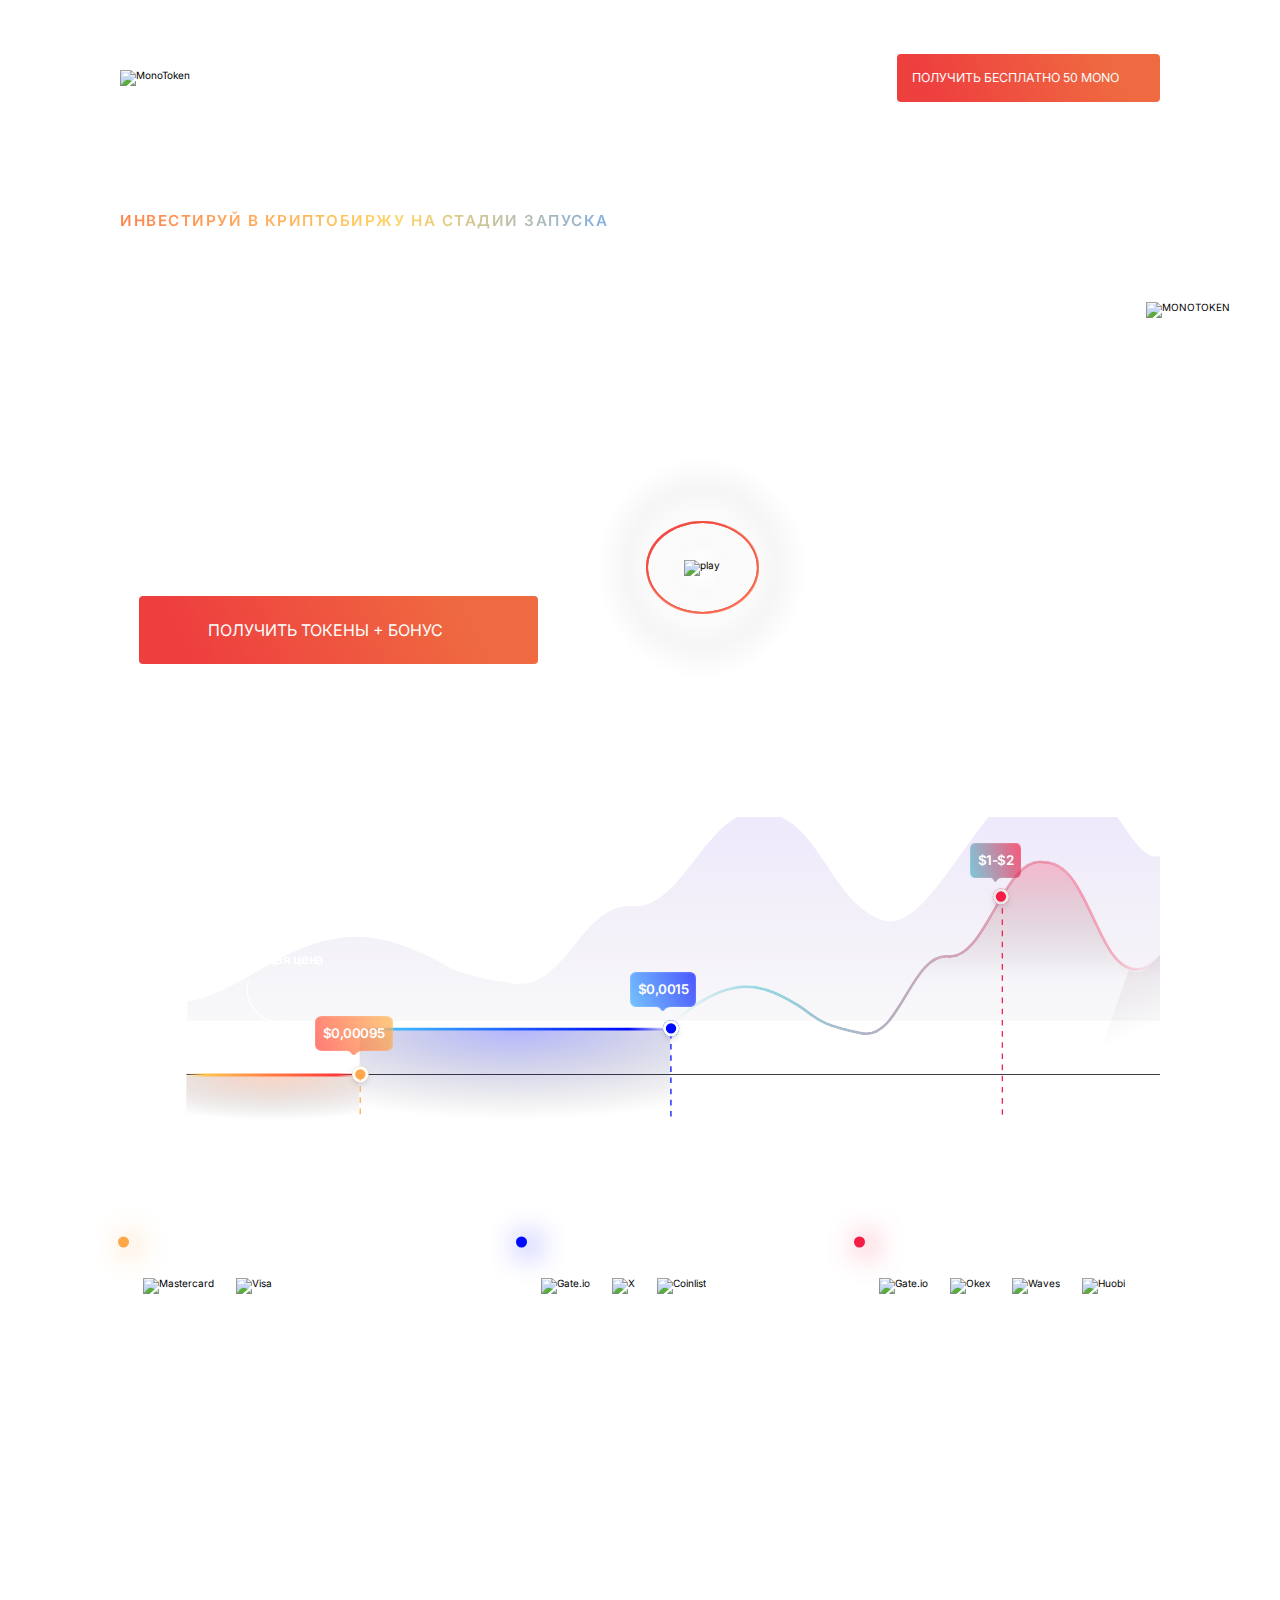
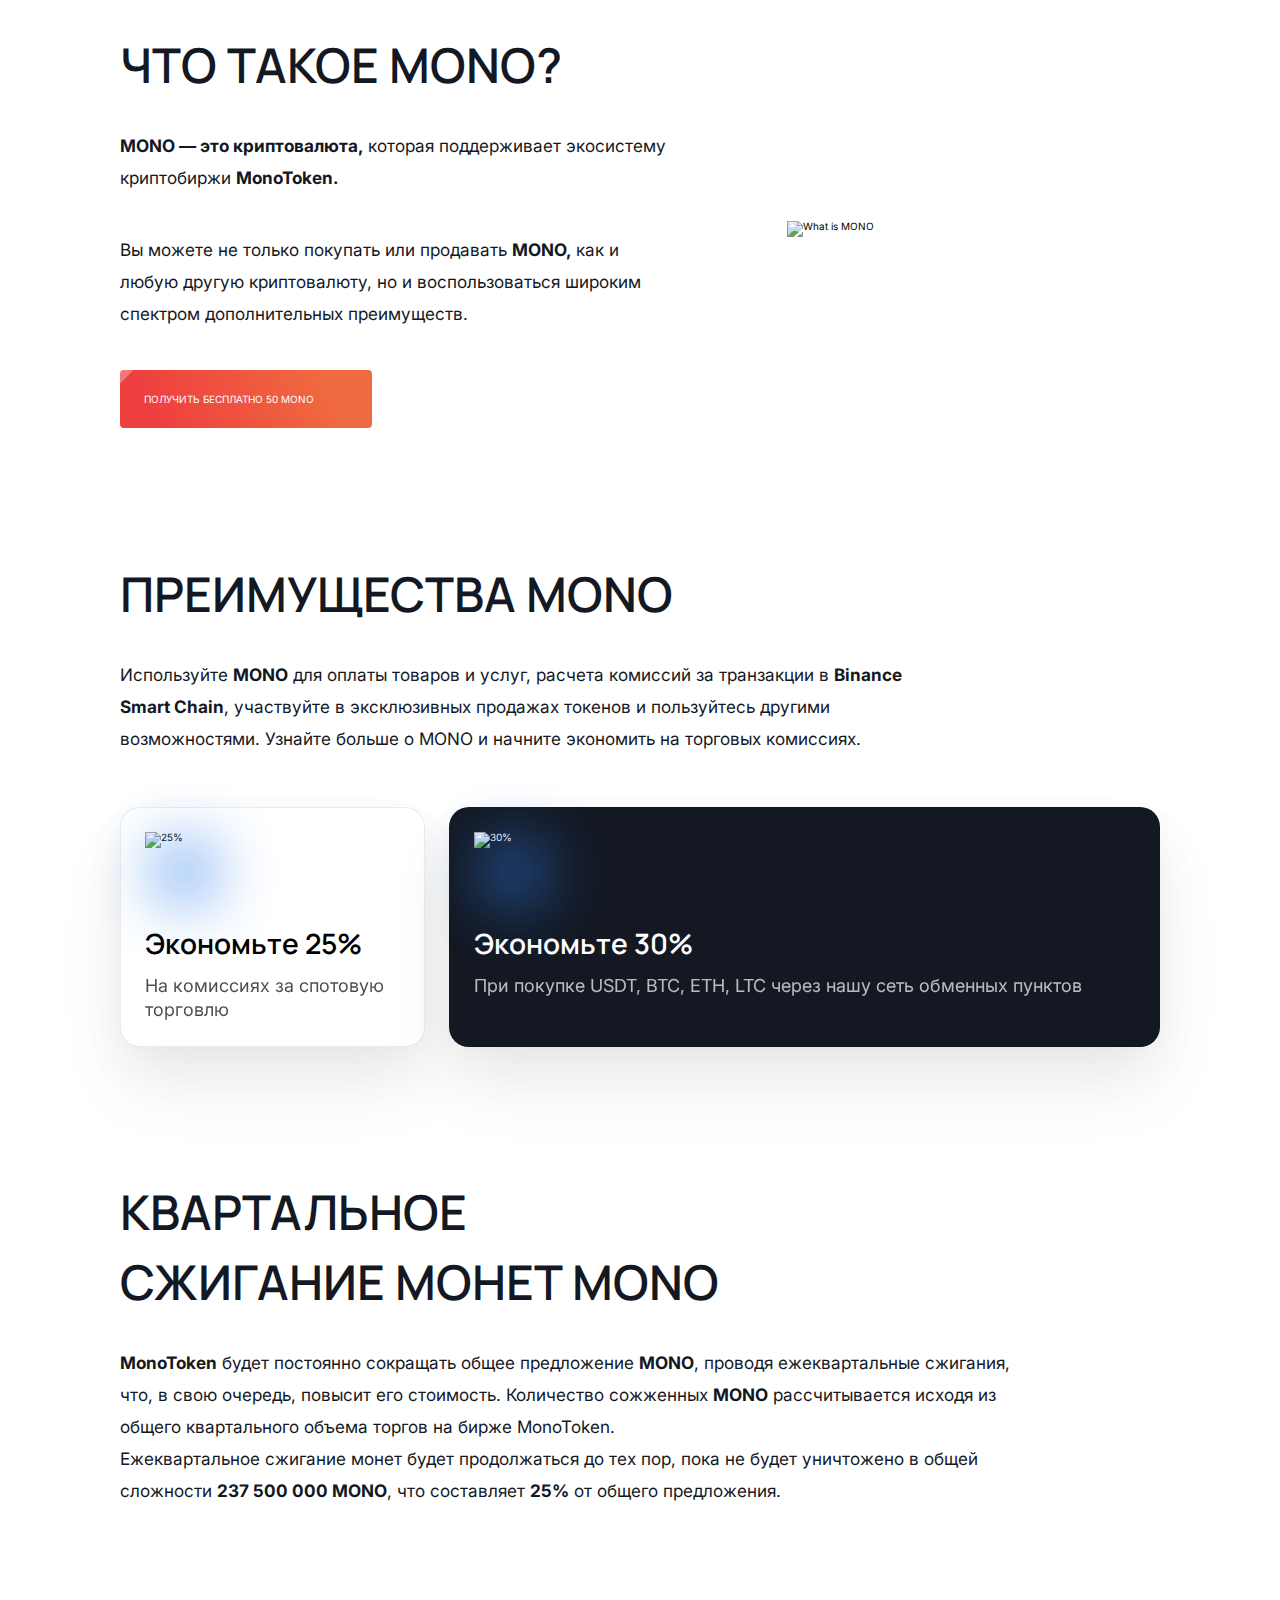
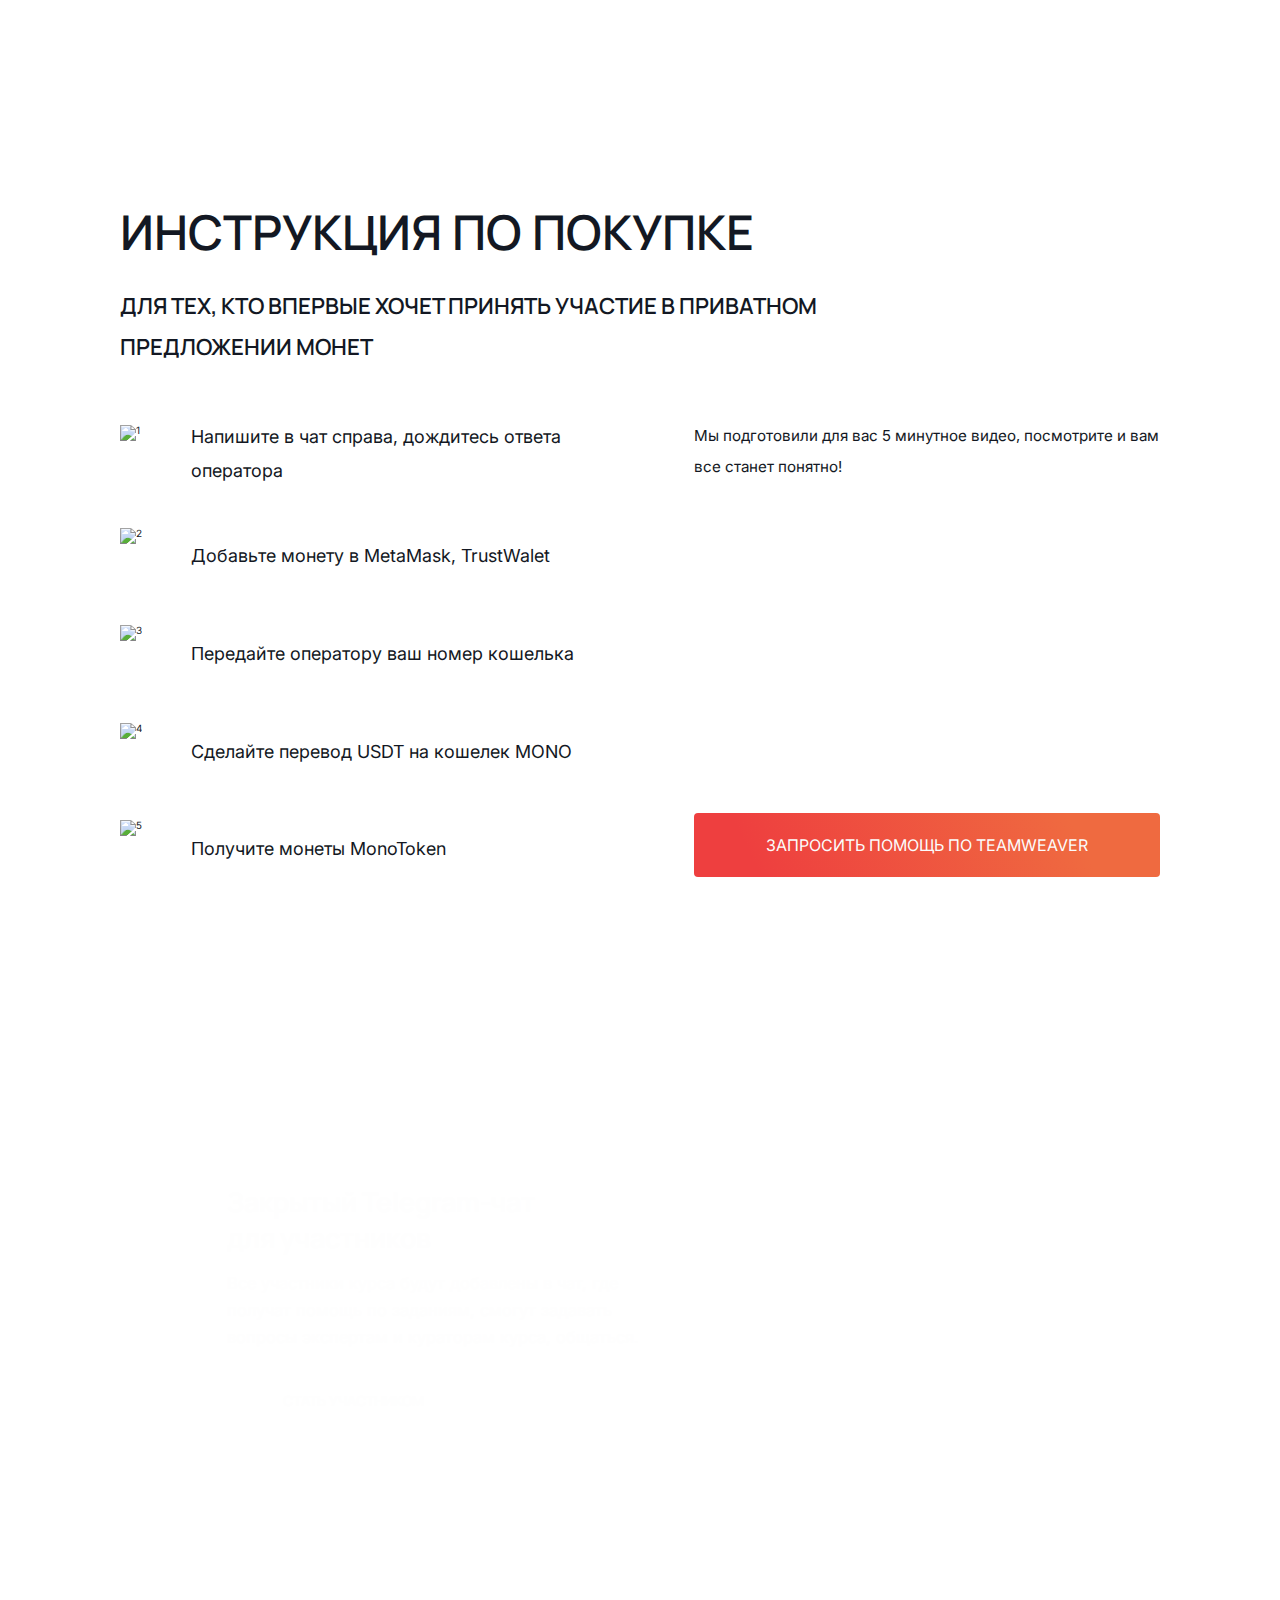
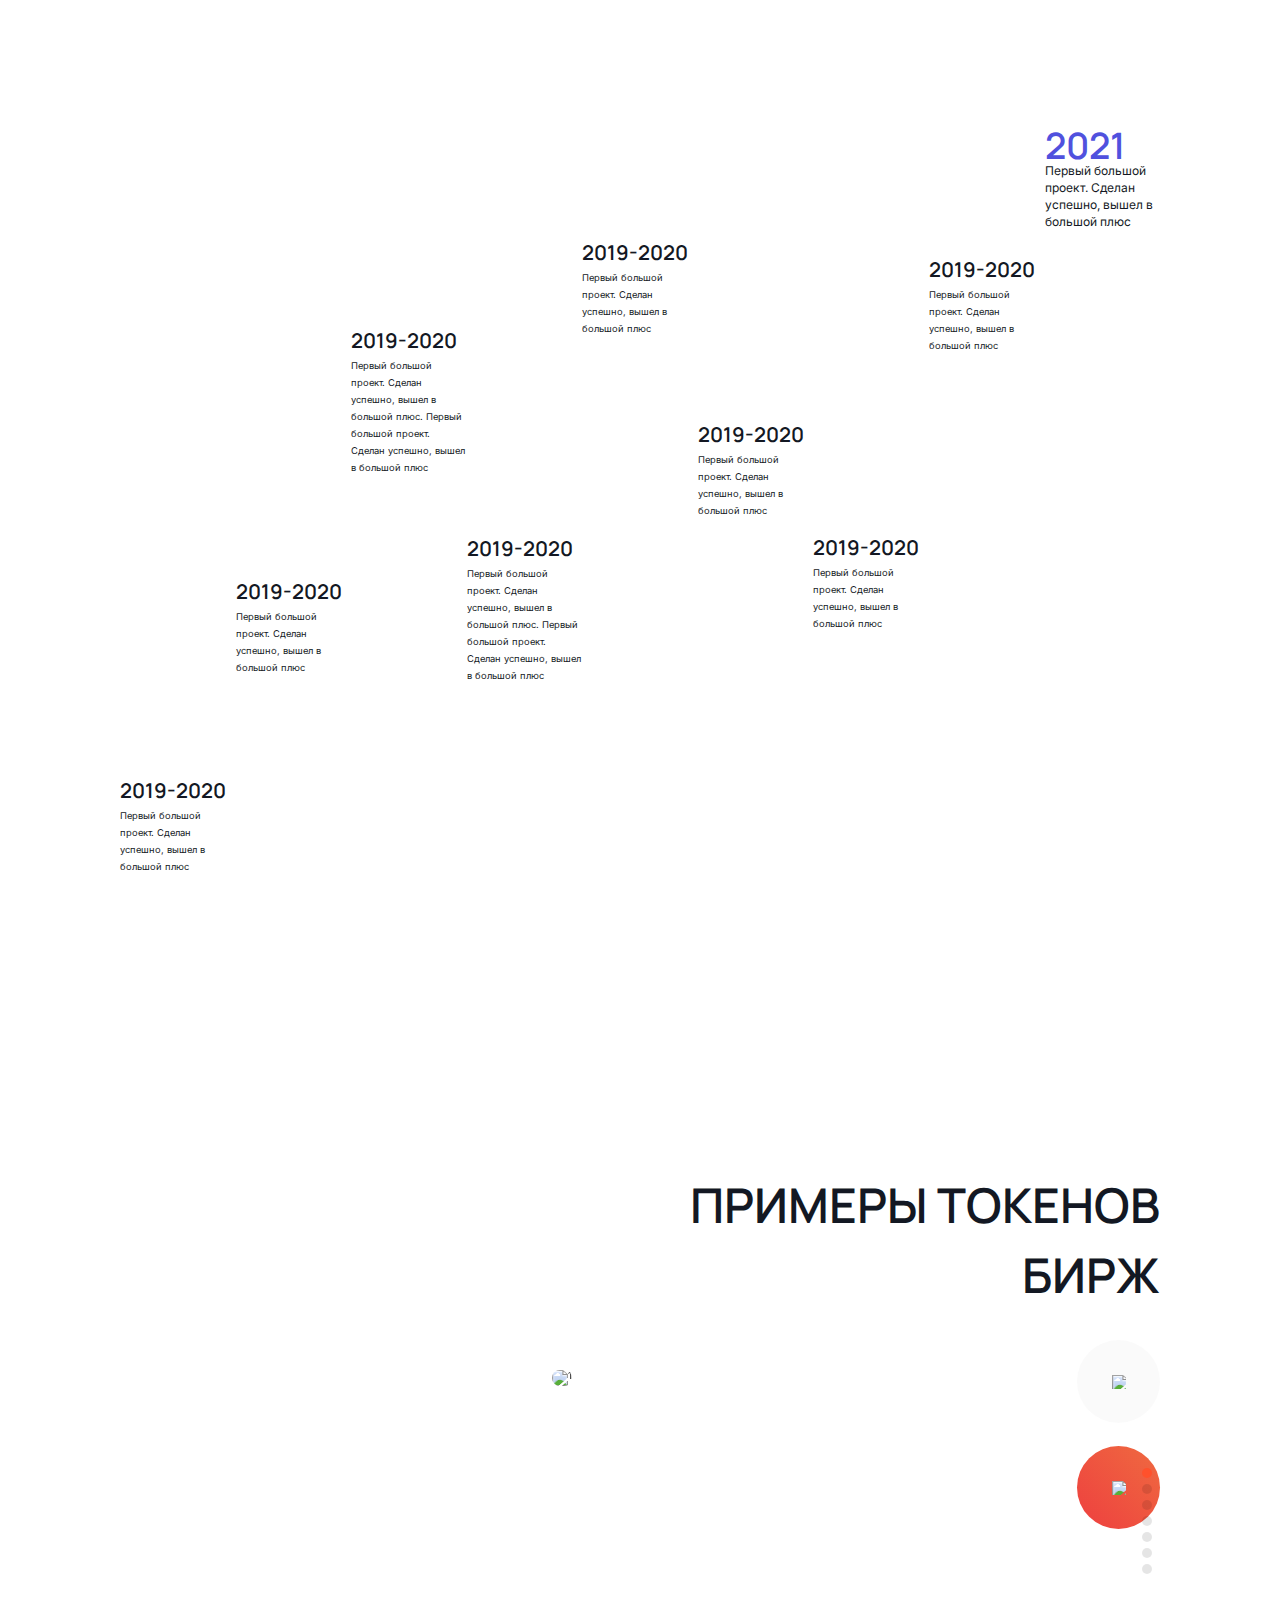
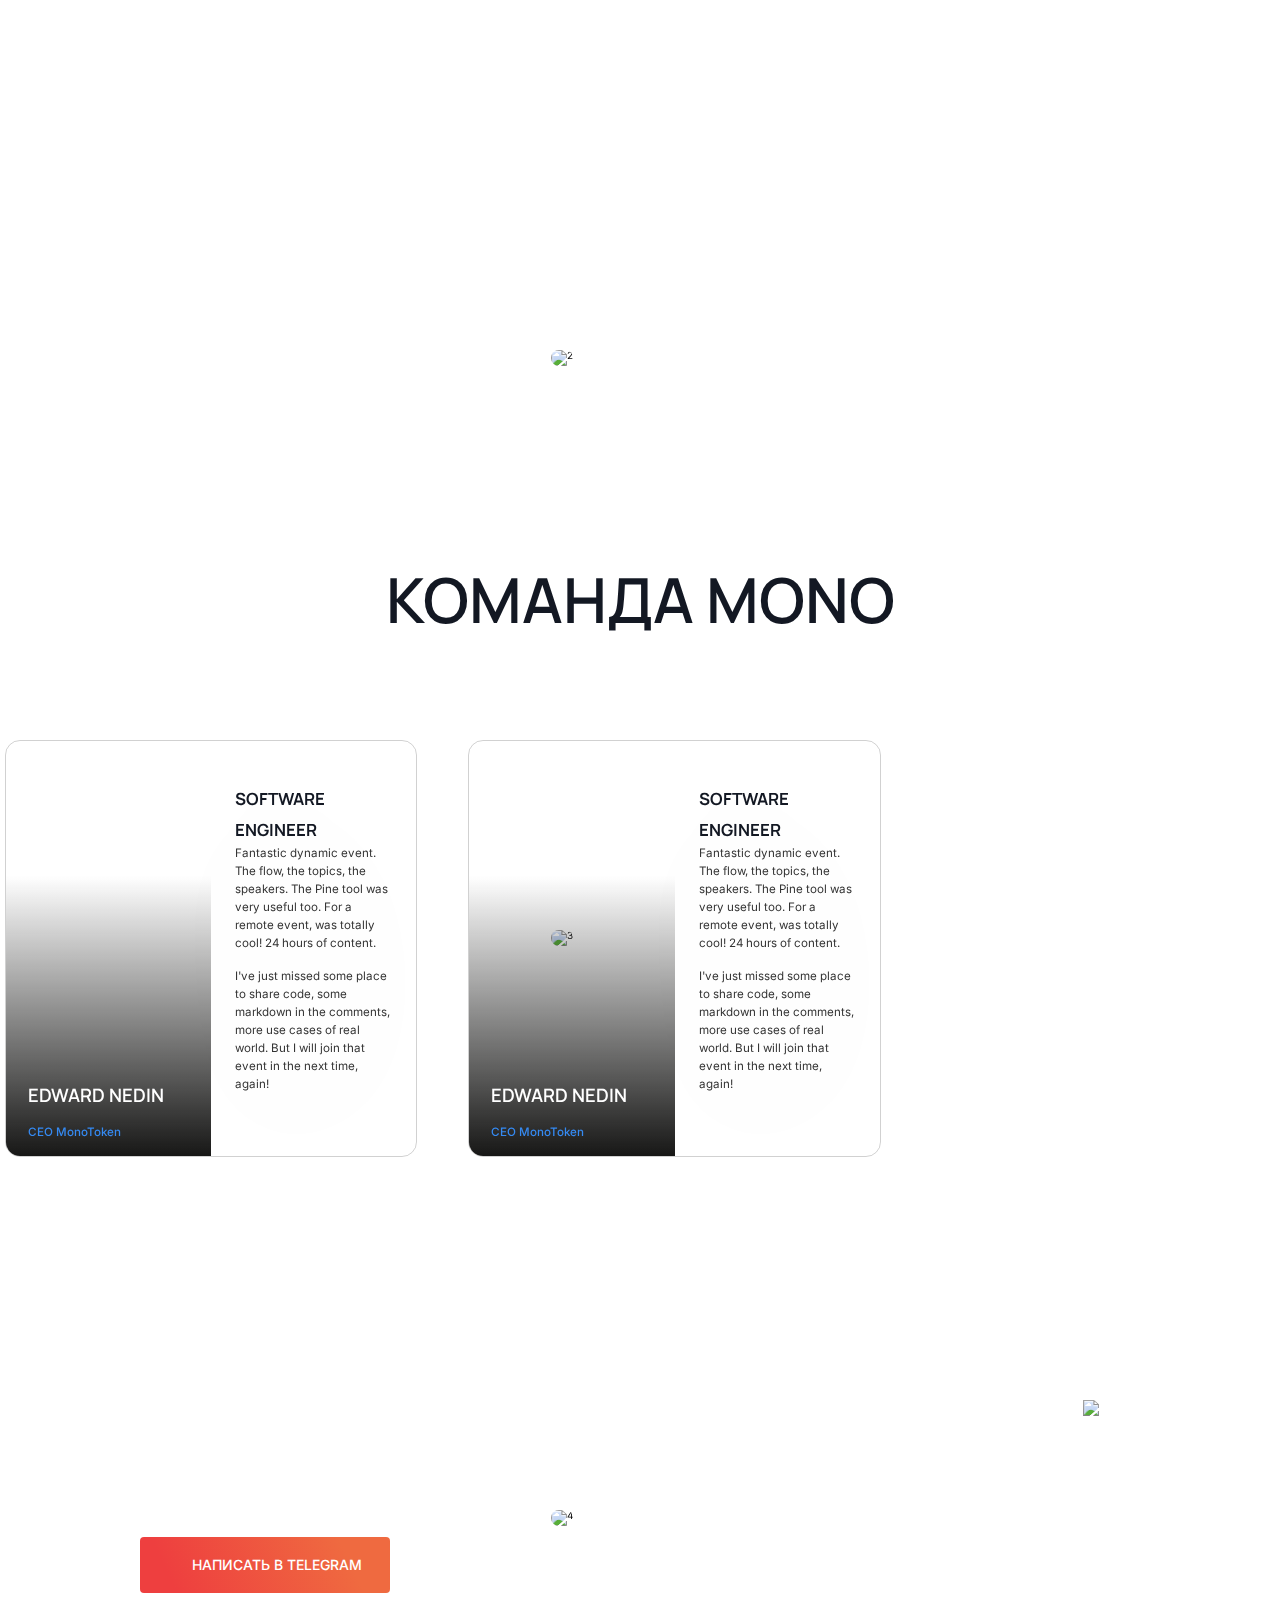
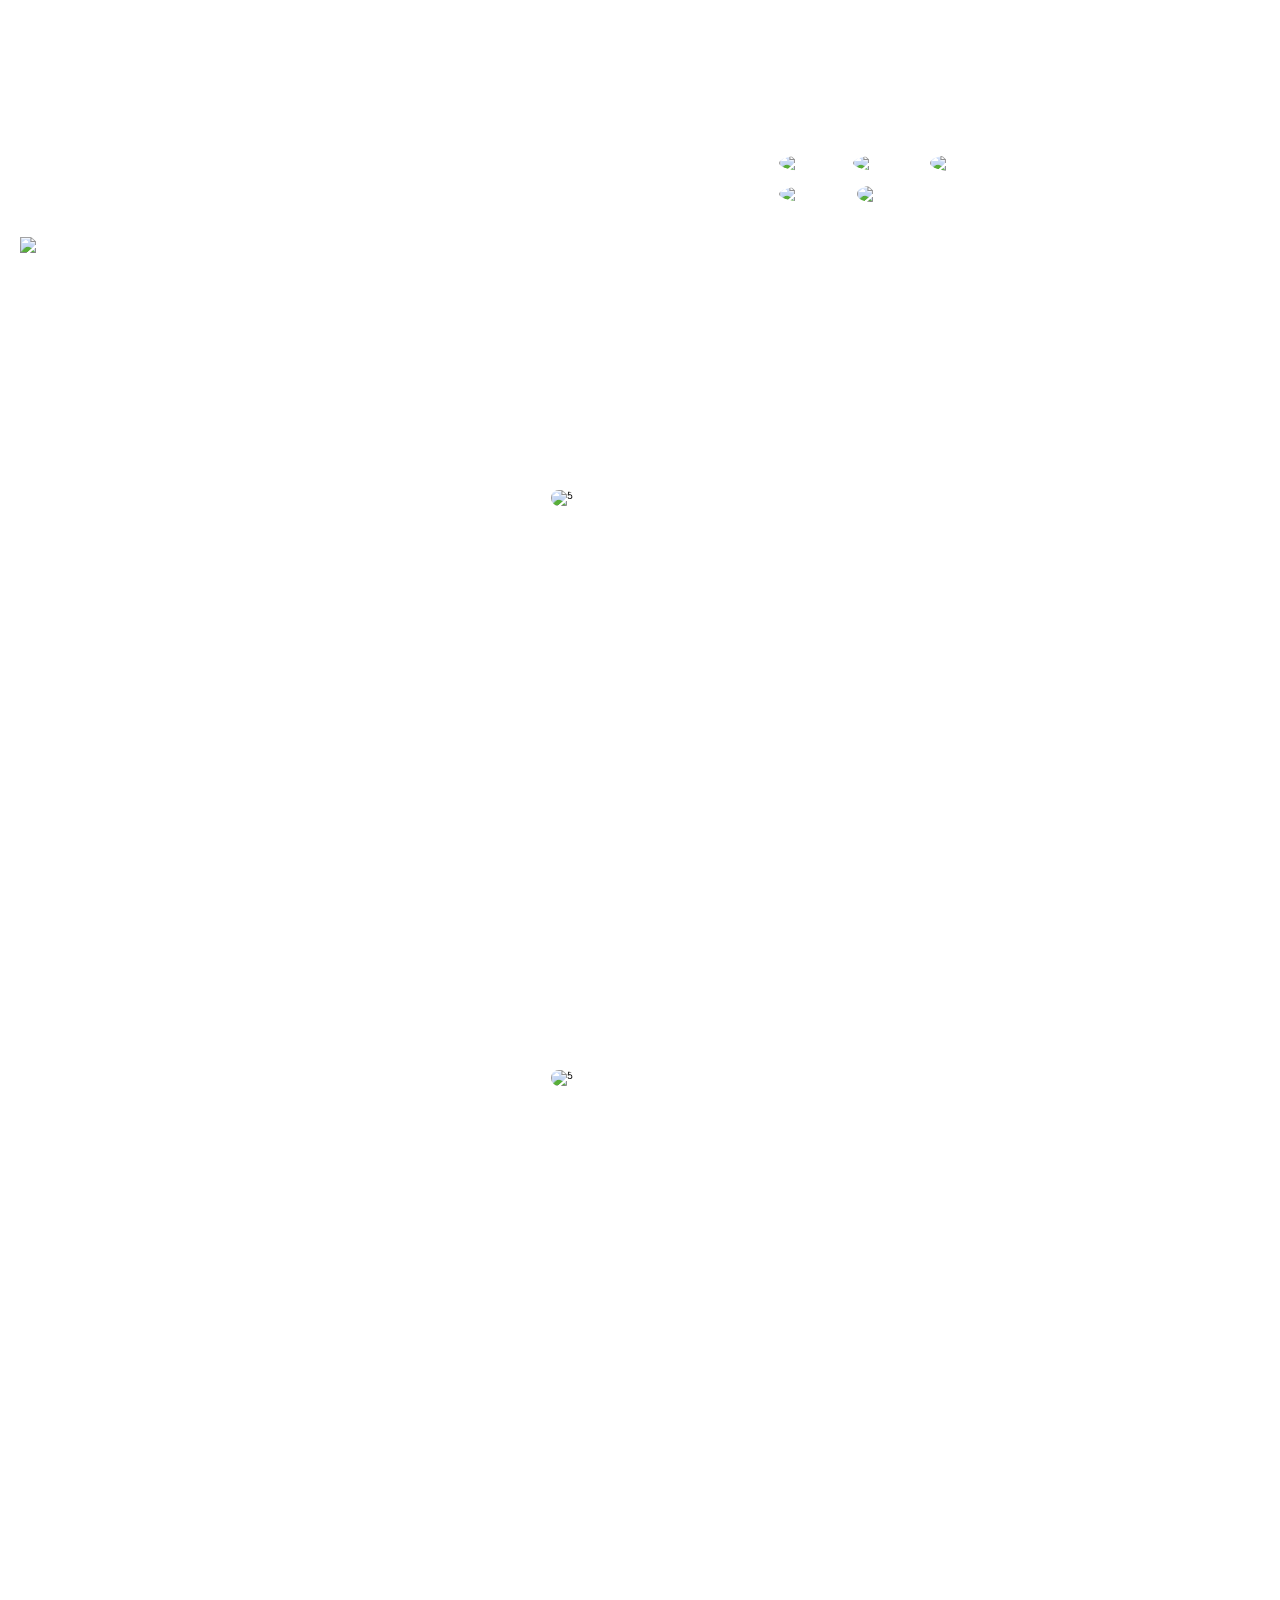
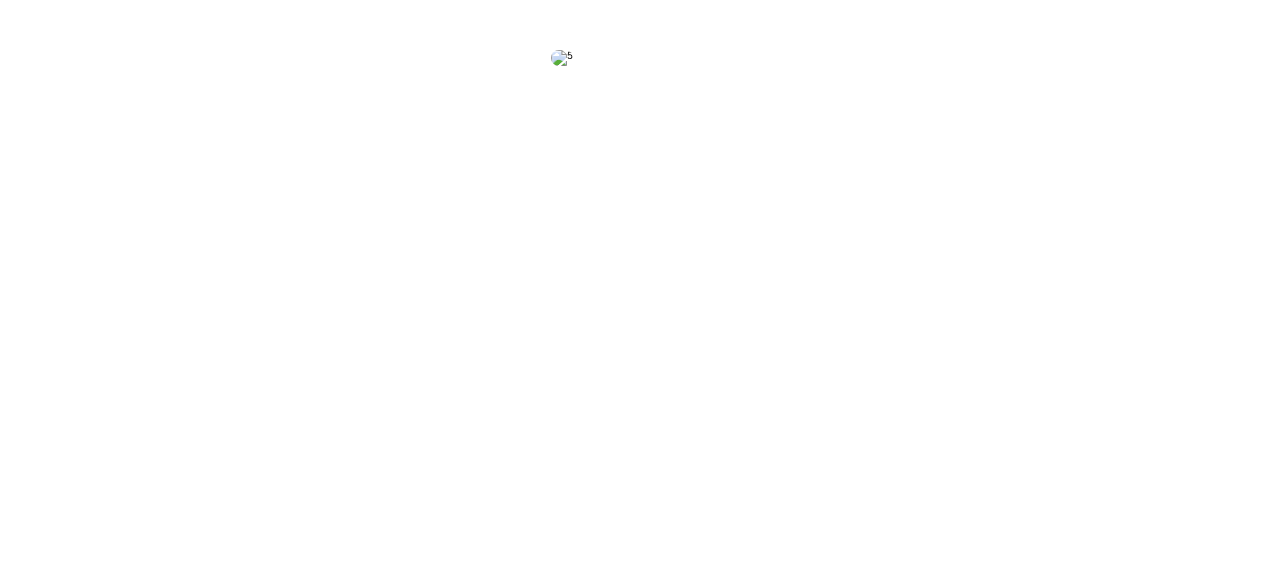
==== commit 6448f149: "fix_Final" ====
--- a/index.html
+++ b/index.html
@@ -6,23 +6,29 @@
     <meta name="viewport" content="width=device-width, initial-scale=1.0">     <link rel="stylesheet" href="https://unpkg.com/swiper/swiper-bundle.min.css" />     <link rel="stylesheet" href="css/style.min.css">+    <base target="_blank">+     <title>MonoToken</title> </head> <body>+    <div class="popup">+        <div class="popup__wrapper">+        </div>+    </div>     <header class="header">-    <div class="container-big">+    <div class="container">         <div class="header__wrapper">             <picture><source srcset="img/header/header_icon.svg" type="image/webp"><img src="img/header/header_icon.svg" alt="MonoToken" class="header__icon"></picture>             <nav class='header__menu'>                 <ul class='header__list'>                     <li>-                        <a href='#' class='header__link'>Дорожная карта</a>+                        <a href='#road' class='header__link'>Дорожная карта</a>                     </li>                     <li>-                        <a href='#' class='header__link'>Ценообразование</a>+                        <a href='#advantages' class='header__link'>Ценообразование</a>                     </li>                     <li>-                        <a href='#' class='header__link'>Команда</a>+                        <a href='#team' class='header__link'>Команда</a>                     </li>                 </ul>                 <div class="header__mobile-btns">@@ -35,7 +41,7 @@
                 </div>             </nav>             <div class="header__btns">-                <button class="header__btn btn"><span>Получить бесплатно 50 MONO</span></button>+                <a href="https://www.youtube.com/" class="header__btn btn" rel="noopener noreferrer"><span>Получить бесплатно 50 MONO</span></a>                 <div class='header__burger'>                     <span></span>                 </div>@@ -66,9 +72,9 @@
                                 <span>:</span>                                 <span class="hero__seconds hero__numbers">45</span>                             </h2>-                            <button class="hero__timer_btn btn">+                            <a href="https://www.youtube.com/" class="hero__timer_btn btn" rel="noopener noreferrer">                                 Получить токены + Бонус-                            </button>+                            </a>                         </div>                         <div class="hero__play">                             <div class="circle__border">@@ -83,6 +89,9 @@
                 </div>                 <div class="hero__content">                     <picture><source srcset="img/hero/shild.webp" type="image/webp"><img src="img/hero/shild.png" alt="MONOTOKEN" class="hero__shild"></picture>+                    <div class="hero__shild_play">+                        <picture><source srcset="../img/icons/play.svg" type="image/webp"><img src="../img/icons/play.svg" alt="play"></picture>+                    </div>                 </div>             </div>             <div class="hero__second">@@ -160,9 +169,9 @@
                             <p class="monoDiscription__info section-text">                                 Вы можете не только покупать или продавать <b>MONO,</b> как и любую другую криптовалюту, но и  воспользоваться широким спектром дополнительных преимуществ.                             </p>-                            <button class="monoDiscription__btn btn">+                            <a href="https://www.youtube.com/" rel="noopener noreferrer" class="monoDiscription__btn btn" rel="noopener noreferrer">                                 Получить бесплатно 50 MONO-                            </button>+                            </a>                         </div>                         <div class="monoDiscription__content">                             <picture><source srcset="img/colorful/discription_img.webp" type="image/webp"><img src="img/colorful/discription_img.png" alt="What is MONO" class="monoDiscription__img"></picture>@@ -170,7 +179,7 @@
                      </div>                 </section>-                <section class="monoAdvantages section">+                <section class="monoAdvantages section" id="advantages">                     <h2 class="monoAdvantages__title section-title">                         Преимущества MONO                     </h2>@@ -252,18 +261,15 @@
                             </p>                             <div class="instruction__video_wrapper">                                 <iframe class="instruction__video" src="https://www.youtube.com/embed/l5m4pUJ9_qc" title="YouTube video player" frameborder="0" allow="accelerometer; autoplay; clipboard-write; encrypted-media; gyroscope; picture-in-picture" allowfullscreen></iframe>-                                <button class="instruction__video_play">-                                    <picture><source srcset="img/icons/play.svg" type="image/webp"><img src="img/icons/play.svg" alt="play"></picture>-                                </button>-                            </div>-                            <button class="btn instruction__btn">+                            </div>+                            <a href="https://www.youtube.com/" class="btn instruction__btn" rel="noopener noreferrer">                                 Запросить помощь по TeamWeaver-                            </button>-                        </div>-                    </div>-                    <button class="btn instruction__btn instruction__btn_mobile">+                            </a>+                        </div>+                    </div>+                    <a href="https://www.youtube.com/" class="btn instruction__btn instruction__btn_mobile" rel="noopener noreferrer">                             Запросить помощь по TeamWeaver-                        </button>+                        </a>                 </section>             </div>         </div>@@ -279,7 +285,7 @@
                     <button class="telegram__btn btn__empty">Стать участником</button>                 </div>             </section>-            <section class="road section">+            <section class="road section" id="road">                 <div class="road__wrapper">                     <div class="road__item_wrapper">                         <div class="road__item" id="road__id1">@@ -395,7 +401,7 @@
                 </div>             </section>         </div>-        <section class="section team">+        <section class="section team" id="team">             <h2 class="team__title">                 Команда MONO             </h2>@@ -469,9 +475,9 @@
                         Задайте их в Telegram или напишите нам на E-mail                     </p>                     <div class="footer__btns">-                        <button class="btn footer__btn footer__btn_telegram">+                        <a href="https://www.youtube.com/" class="btn footer__btn footer__btn_telegram">                             <span>Написать в Telegram</span>-                        </button>+                        </a>                         <button class="footer__btn footer__btn_mail btn__empty">                             Написать на почту                         </button>--- a/css/style.min.css
+++ b/css/style.min.css
@@ -1 +1 @@
-@charset "UTF-8";@import url(https://fonts.googleapis.com/css?family=Manrope:600);@import url(https://fonts.googleapis.com/css?family=Inter:300,regular,700);@-webkit-keyframes rotateThis{from{-webkit-transform:rotate(0) scale(1);transform:rotate(0) scale(1)}to{-webkit-transform:rotate(360deg) scale(1);transform:rotate(360deg) scale(1)}}@keyframes rotateThis{from{-webkit-transform:rotate(0) scale(1);transform:rotate(0) scale(1)}to{-webkit-transform:rotate(360deg) scale(1);transform:rotate(360deg) scale(1)}}.container{max-width:1040px;margin:0 auto}.container-big{max-width:1260px;padding:0 10px;margin:0 auto}*{padding:0;margin:0;border:0}*,::after,::before{-webkit-box-sizing:border-box;box-sizing:border-box}:active,:focus{outline:0}a:active,a:focus{outline:0}a,a:visited{text-decoration:none}body,html{height:100%;width:100%;font-size:100%;line-height:1;font-size:10px}button{cursor:pointer}li,ul{list-style:none}@-webkit-keyframes moveLight{0%{-webkit-transform:translateX(-200%) skewX(-45deg);transform:translateX(-200%) skewX(-45deg);left:0}30%{-webkit-transform:translateX(0) skewX(-45deg);transform:translateX(0) skewX(-45deg);left:150%}100%{-webkit-transform:translateX(0) skewX(-45deg);transform:translateX(0) skewX(-45deg);left:150%}}@keyframes moveLight{0%{-webkit-transform:translateX(-200%) skewX(-45deg);transform:translateX(-200%) skewX(-45deg);left:0}30%{-webkit-transform:translateX(0) skewX(-45deg);transform:translateX(0) skewX(-45deg);left:150%}100%{-webkit-transform:translateX(0) skewX(-45deg);transform:translateX(0) skewX(-45deg);left:150%}}.btn{position:relative;background:-o-linear-gradient(205.32deg,#ef6a40 18.69%,#ee3f3f 86.58%);background:linear-gradient(244.68deg,#ef6a40 18.69%,#ee3f3f 86.58%);border-radius:4px;text-transform:uppercase;color:#fff;overflow:hidden;-webkit-transition:.5s all;-o-transition:.5s all;transition:.5s all}.btn::before{content:"";position:absolute;top:0;left:0;width:3em;height:150%;background-color:rgba(255,255,255,.3);-webkit-transform:skewX(-45deg) translateX(-200%);-ms-transform:skewX(-45deg) translateX(-200%);transform:skewX(-45deg) translateX(-200%);-webkit-animation:moveLight 3.5s infinite;animation:moveLight 3.5s infinite;-webkit-animation-delay:1s;animation-delay:1s}.btn:hover{-webkit-filter:brightness(150%);filter:brightness(150%);-webkit-box-shadow:1px 1px #83260a,2px 2px #83260a,3px 3px #83260a;box-shadow:1px 1px #83260a,2px 2px #83260a,3px 3px #83260a;-webkit-transform:translateX(-2px);-ms-transform:translateX(-2px);transform:translateX(-2px)}.btn:active{-webkit-filter:brightness(70%);filter:brightness(70%);-webkit-box-shadow:none;box-shadow:none;-webkit-transform:translateX(0);-ms-transform:translateX(0);transform:translateX(0)}.btn__empty{-webkit-transition:.5s all;-o-transition:.5s all;transition:.5s all;cursor:pointer}.btn__empty:hover{border-color:#fff}.section-title{font-size:calc(30px + 30 * ((100vw - 320px)/ 1600));line-height:70px;margin-bottom:30px;color:#131823}.section-text{font-size:calc(16px + 2 * ((100vw - 320px)/ 1600));line-height:32px;color:#131823}.header{position:relative;background:url(../img/header/header_bg.jpg) center/cover no-repeat}.header__wrapper{display:-webkit-box;display:-ms-flexbox;display:flex;-webkit-box-pack:justify;-ms-flex-pack:justify;justify-content:space-between;-webkit-box-align:center;-ms-flex-align:center;align-items:center;padding-top:54px}.header__icon{z-index:3;position:relative}.header__btns{display:-webkit-box;display:-ms-flexbox;display:flex;z-index:3}.header__burger{display:none;cursor:pointer}.header__burger::after,.header__burger::before{content:'';position:absolute;height:2px;width:18px;background-color:#fff;left:50%;-webkit-transform:translateX(-50%);-ms-transform:translateX(-50%);transform:translateX(-50%);-webkit-transition:.5s all;-o-transition:.5s all;transition:.5s all}.header__burger::before{top:18px}.header__burger::after{bottom:18px}.header__burger.active::after{top:23px;left:30%;-webkit-transform:rotate(-45deg);-ms-transform:rotate(-45deg);transform:rotate(-45deg)}.header__burger.active::before{top:23px;left:30%;-webkit-transform:rotate(45deg);-ms-transform:rotate(45deg);transform:rotate(45deg)}.header__list{display:-webkit-box;display:-ms-flexbox;display:flex;-webkit-box-pack:justify;-ms-flex-pack:justify;justify-content:space-between}.header__list li{margin-right:52px;line-height:20px}.header__list li:last-child{margin-right:0}.header__link{position:relative;font-size:calc(12px + 2 * ((100vw - 320px)/ 1600));color:#fff;-webkit-transition:.3s all;-o-transition:.3s all;transition:.3s all}.header__link::after{-webkit-transition:.3s all;-o-transition:.3s all;transition:.3s all;content:'';position:absolute;bottom:-4px;left:0;width:100%;height:1px;background-color:#fff;-webkit-transform:scale(0);-ms-transform:scale(0);transform:scale(0)}.header__link:hover{-webkit-transition:.5s all;-o-transition:.5s all;transition:.5s all}.header__link:hover::after{-webkit-transform:scale(1);-ms-transform:scale(1);transform:scale(1)}.header__btn{position:relative;font-size:calc(10px + 4 * ((100vw - 320px)/ 1600));padding:18px 41px 18px 15px;color:#fcfcfc}.header__btn::after{content:'';position:absolute;right:8px;top:50%;-webkit-transform:translateY(-50%);-ms-transform:translateY(-50%);transform:translateY(-50%);width:20px;height:20px;background:url(../img/icons/present.svg) center/cover no-repeat}.header__menu{-webkit-transition:.5s all;-o-transition:.5s all;transition:.5s all}.header__mobile-btns{display:none;height:56px}.header__mobile-btn{height:100%;border:1px solid rgba(255,255,255,.32);font-size:14px;border-radius:4px;background:0 0;color:#fff}.header__mobile-btn_mail{margin-right:16px;position:relative;padding:16px 28px 16px 52px;font-family:Inter,sans-serif;font-size:calc(14px + 2 * ((100vw - 320px)/ 1600));line-height:24px}.header__mobile-btn_mail::after{content:'';width:20px;height:16px;position:absolute;left:22px;top:50%;-webkit-transform:translateY(-50%);-ms-transform:translateY(-50%);transform:translateY(-50%);background:url(../img/icons/mail.svg) center/cover no-repeat}.header__mobile-btn_telegram{padding:0 16.5px}@-webkit-keyframes shieldMoveMax{0%{top:197px}50%{top:203px}100%{top:197px}}@keyframes shieldMoveMax{0%{top:197px}50%{top:203px}100%{top:197px}}@-webkit-keyframes shieldMoveMin{0%{top:247px}50%{top:253px}100%{top:247px}}@keyframes shieldMoveMin{0%{top:247px}50%{top:253px}100%{top:247px}}.hero{padding-top:103px;padding-bottom:80px;position:relative}.hero__first{display:-webkit-box;display:-ms-flexbox;display:flex;-webkit-box-align:center;-ms-flex-align:center;align-items:center;margin-bottom:121px}.hero__body{-webkit-box-flex:1;-ms-flex:1 1 70%;flex:1 1 70%}.hero__content{-webkit-box-flex:1;-ms-flex:1 1 30%;flex:1 1 30%}.hero__shild{z-index:1;position:absolute;max-width:40%;top:200px;right:15%;max-height:700px;-webkit-animation:shieldMoveMax 1s infinite;animation:shieldMoveMax 1s infinite}.hero__subtitle{margin-bottom:30px;font-family:inter,sans-serif;font-weight:600;font-size:calc(14px + 2 * ((100vw - 320px)/ 1600));text-transform:uppercase;letter-spacing:.1em;line-height:31px;background:-webkit-gradient(linear,right top,left top,color-stop(26.53%,#68a7ff),color-stop(62.12%,#ffd464),to(#ff834e));background:-o-linear-gradient(right,#68a7ff 26.53%,#ffd464 62.12%,#ff834e 100%);background:linear-gradient(270deg,#68a7ff 26.53%,#ffd464 62.12%,#ff834e 100%);-webkit-background-clip:text;background-clip:text;color:transparent}.hero__title{margin-bottom:39px;font-size:calc(30px + 30 * ((100vw - 320px)/ 1600));line-height:67px;color:#fff}.hero__timer{padding:30px 18px;border:1px solid rgba(255,255,255,.32);border-radius:20px;-webkit-box-flex:1;-ms-flex:1 1 60%;flex:1 1 60%}.hero__timer_wrapper{display:-webkit-box;display:-ms-flexbox;display:flex}.hero__timer_discription{font-size:14px;line-height:20px;margin-bottom:26px;color:#fff}.hero__timer_time{position:relative;display:-webkit-box;display:-ms-flexbox;display:flex;margin-bottom:53px;font-size:53px;line-height:27px;color:#fff;-webkit-box-pack:center;-ms-flex-pack:center;justify-content:center}.hero__timer_time span{position:relative}.hero__timer_time span::after{position:absolute;bottom:-38px;left:5px;font-weight:300;font-size:12px;color:#fff;opacity:.53}.hero__timer_btn{font-size:16px;text-align:left;position:relative;padding:24px 42px 24px 16px;width:100%;line-height:20px;text-align:center}.hero__timer_btn::after{content:'';position:absolute;top:50%;-webkit-transform:translateY(-50%);-ms-transform:translateY(-50%);transform:translateY(-50%);right:21px;width:14px;height:14px;background:url(../img/icons/arrowUp.svg) center/cover no-repeat}.hero__play{position:relative;display:-webkit-box;display:-ms-flexbox;display:flex;-webkit-box-pack:center;-ms-flex-pack:center;justify-content:center;-webkit-box-align:center;-ms-flex-align:center;align-items:center;-webkit-box-flex:1;-ms-flex:1 1 40%;flex:1 1 40%}.hero__play::before{content:'';position:absolute;top:50%;left:50%;-webkit-transform:translate(-50%,-50%);-ms-transform:translate(-50%,-50%);transform:translate(-50%,-50%);width:100%;height:120%;background:-o-radial-gradient(50% 50%,50% 50%,rgba(255,255,255,.31) 0,rgba(169,169,169,.06) 16.15%,rgba(222,222,222,.13) 36.46%,rgba(168,152,152,.09) 51.56%,rgba(255,255,255,.06) 71.88%,rgba(77,77,77,0) 100%) center/cover no-repeat;background:radial-gradient(50% 50% at 50% 50%,rgba(255,255,255,.31) 0,rgba(169,169,169,.06) 16.15%,rgba(222,222,222,.13) 36.46%,rgba(168,152,152,.09) 51.56%,rgba(255,255,255,.06) 71.88%,rgba(77,77,77,0) 100%) center/cover no-repeat}.hero__play .circle{z-index:2;position:absolute;width:100%;height:100%;border-radius:50%;top:0;left:0;-webkit-box-shadow:0 1px 0 1px rgba(248,102,72,.25),0 -1px 0 1px rgba(243,56,46,.25),1px 0 0 1px rgba(248,102,72,.25),-1px 0 0 1px rgba(243,56,46,.25),1px -1px 0 1px rgba(245,79,59,.5),-1px 1px 0 1px rgba(245,79,59,.5),1px 1px 0 1px rgba(250,124,85,.75),-1px -1px 0 1px rgba(240,33,33,.75);box-shadow:0 1px 0 1px rgba(248,102,72,.25),0 -1px 0 1px rgba(243,56,46,.25),1px 0 0 1px rgba(248,102,72,.25),-1px 0 0 1px rgba(243,56,46,.25),1px -1px 0 1px rgba(245,79,59,.5),-1px 1px 0 1px rgba(245,79,59,.5),1px 1px 0 1px rgba(250,124,85,.75),-1px -1px 0 1px rgba(240,33,33,.75);-webkit-animation:rotateThis 1s linear infinite;animation:rotateThis 1s linear infinite}.hero__play .circle_bg{position:absolute;z-index:3;width:100%;height:100%;border-radius:50%;top:0;left:0;cursor:pointer;-webkit-transition:.7s all;-o-transition:.7s all;transition:.7s all;opacity:0;background:-webkit-gradient(linear,right top,left top,color-stop(.25%,#ee3f3f),to(#ef6a40));background:-o-linear-gradient(right,#ee3f3f .25%,#ef6a40 100%);background:linear-gradient(270deg,#ee3f3f .25%,#ef6a40 100%)}.hero__play .circle_bg:hover{opacity:1}.hero__play .circle__border{position:relative;padding:36.5px;border-radius:50%}.hero__play .circle__border::after{content:url(../img/hero/arrow.svg);position:absolute;bottom:-70px;left:-65%;opacity:1}.hero__play_btn{width:19px;height:19px;position:relative;z-index:4}.hero__days::after{content:'дней'}.hero__hours::after{content:'часов'}.hero__minutes::after{content:'минут'}.hero__seconds::after{content:'секунд'}.hero__numbers{width:65px}.hero__graph{display:-webkit-box;display:-ms-flexbox;display:flex;-webkit-box-pack:justify;-ms-flex-pack:justify;justify-content:space-between}.hero__graph_wrapper{margin-bottom:48px;display:-webkit-box;display:-ms-flexbox;display:flex;-webkit-box-orient:vertical;-webkit-box-direction:normal;-ms-flex-direction:column;flex-direction:column}.hero__graph_y{display:-webkit-box;display:-ms-flexbox;display:flex;-webkit-box-orient:vertical;-webkit-box-direction:normal;-ms-flex-direction:column;flex-direction:column;-ms-flex-pack:distribute;justify-content:space-around;font-size:calc(8px + 3 * ((100vw - 320px)/ 1600));line-height:22px;margin-right:20px;color:rgba(255,255,255,.44)}.hero__graph_x{display:-webkit-box;display:-ms-flexbox;display:flex;-ms-flex-pack:distribute;justify-content:space-around;font-size:calc(7px + 5 * ((100vw - 320px)/ 1600));line-height:22px;text-align:right;color:#fff}.hero__graph_img{position:relative;-webkit-box-flex:1;-ms-flex:1 1 100%;flex:1 1 100%}.hero__graph_img img{width:100%}.hero__graph_prices{position:absolute;top:0;left:0;width:100%;height:100%;font-weight:600;font-size:calc(8px + 9 * ((100vw - 320px)/ 1600));text-align:center;letter-spacing:-.5px;color:#fff}.hero__graph_prices .item{line-height:28px;position:absolute;padding:3px 8px 8px 8px}.hero__graph_prices .curPrice{position:absolute;left:5%;bottom:56%;-webkit-filter:drop-shadow(0 0 35px rgba(255, 255, 255, .81));filter:drop-shadow(0 0 35px rgba(255, 255, 255, .81))}.hero__graph_prices .curPrice::after{content:'';position:absolute;top:25px;left:50%;-webkit-transform:translateX(-80%);-ms-transform:translateX(-80%);transform:translateX(-80%);width:57px;height:57px;background:url(../img/hero/arrowDown.svg) center/contain no-repeat}.hero__graph_prices .orange{bottom:30%;left:13.3%;background:url(../img/hero/orange.svg) center/100% 100% no-repeat}.hero__graph_prices .blue{bottom:43%;left:45.6%;background:url(../img/hero/blue.svg) center/100% 100% no-repeat}.hero__graph_prices .pink{bottom:81%;left:80.5%;background:url(../img/hero/pink.svg) center/100% 100% no-repeat}.hero__company{position:relative;padding-left:23px}.hero__company_wrapper{display:-webkit-box;display:-ms-flexbox;display:flex;-webkit-box-pack:justify;-ms-flex-pack:justify;justify-content:space-between;-webkit-box-align:start;-ms-flex-align:start;align-items:start}.hero__company_label{font-family:Manrope;font-weight:600;font-size:calc(10px + 8 * ((100vw - 320px)/ 1600));line-height:31px;color:#fff}.hero__company_images{display:-webkit-box;display:-ms-flexbox;display:flex;-webkit-box-align:center;-ms-flex-align:center;align-items:center;height:57px}.hero__company_image{margin-right:22px}.hero__company_last{margin-right:0}.hero__label{position:relative}.hero__label::before{content:'';position:absolute;top:50%;-webkit-transform:translateY(-50%);-ms-transform:translateY(-50%);transform:translateY(-50%);left:-25px;width:11px;height:11px;border-radius:50%}.hero__label::after{content:'';position:absolute;top:60%;-webkit-transform:translateY(-50%);-ms-transform:translateY(-50%);transform:translateY(-50%);left:-20px;width:14px;height:14px;border-radius:50%;opacity:1;-webkit-filter:blur(15px);filter:blur(15px)}.hero__label-1::after,.hero__label-1::before{background-color:#ffa849}.hero__label-2::after,.hero__label-2::before{background-color:#000aff}.hero__label-3::after,.hero__label-3::before{background-color:#f41d46}.colorful{padding-top:235px;background:url(../img/colorful/background.jpg) top/cover repeat}.monoDiscription{padding-bottom:130px}.monoDiscription__wrapper{display:-webkit-box;display:-ms-flexbox;display:flex;-webkit-box-align:center;-ms-flex-align:center;align-items:center}.monoDiscription__body{margin-right:108px;-webkit-box-flex:1;-ms-flex:1 1 60%;flex:1 1 60%}.monoDiscription__content{-webkit-box-flex:1;-ms-flex:1 1 40%;flex:1 1 40%}.monoDiscription__img{width:100%}.monoDiscription__title{position:relative}.monoDiscription__title::before{content:'';position:absolute;bottom:0;left:0;width:100%;height:150px;background:url(../img/colorful/MONO.svg) center/100% 100% no-repeat}.monoDiscription__info{margin-bottom:40px}.monoDiscription__btn{position:relative;padding:24px 58px 24px 24px}.monoDiscription__btn::after{content:'';position:absolute;right:26px;top:50%;-webkit-transform:translateY(-50%);-ms-transform:translateY(-50%);transform:translateY(-50%);width:20px;height:20px;background:url(../img/icons/present.svg) center/cover no-repeat}.monoAdvantages{padding-bottom:130px}.monoAdvantages__discription{margin-bottom:52px;max-width:830px}.advantages{display:-webkit-box;display:-ms-flexbox;display:flex}.advantages__item{padding:24px;border:1px solid rgba(0,0,0,.08);border-radius:20px}.advantages__percent{position:relative;display:inline-block;width:65px;height:65px;margin-bottom:30px}.advantages__percent::after{content:"";position:absolute;bottom:0;right:0;width:50px;height:50px;background-color:#2f80ed;opacity:.9;-webkit-filter:blur(32px);filter:blur(32px)}.advantages__percent img{width:100%}.advantages__black{-webkit-box-flex:1;-ms-flex:1 1 70%;flex:1 1 70%;background-color:#131823;-webkit-box-shadow:0 41.7776px 72px rgba(0,0,0,.06),0 22.3363px 50px rgba(0,0,0,.04),0 2.76726px 24px rgba(0,0,0,.02);box-shadow:0 41.7776px 72px rgba(0,0,0,.06),0 22.3363px 50px rgba(0,0,0,.04),0 2.76726px 24px rgba(0,0,0,.02);color:#fff}.advantages__white{background:#fff;-webkit-box-flex:1;-ms-flex:1 1 30%;flex:1 1 30%;margin-right:24px;-webkit-box-shadow:0 41.7776px 72px rgba(0,0,0,.06),0 22.3363px 50px rgba(0,0,0,.04),0 2.76726px 24px rgba(0,0,0,.02);box-shadow:0 41.7776px 72px rgba(0,0,0,.06),0 22.3363px 50px rgba(0,0,0,.04),0 2.76726px 24px rgba(0,0,0,.02)}.advantages__title{margin-bottom:15px;font-size:28px;line-height:32px;text-transform:none}.advantages__discription{font-size:18px;line-height:24px;opacity:.7}.monoBurning{padding-bottom:175px;margin-bottom:115px;background:url(../img/colorful/fires.png) 110%/auto 100% no-repeat}.monoBurning__title{max-width:70%;position:relative}.monoBurning__title::after{content:'';position:absolute;width:120px;height:120px;right:0;top:0;-webkit-transform:translateY(-50%);-ms-transform:translateY(-50%);transform:translateY(-50%);background:url(../img/colorful/fire1.png) center/cover no-repeat}.monoBurning__text{max-width:896px}.instruction{color:#131823;margin-bottom:221px}.instruction__title{max-width:80%;margin-bottom:18px;line-height:70px}.instruction__subtitle{max-width:80%;margin-bottom:53px;font-family:Manrope,sans-serif;font-weight:600;font-size:calc(18px + 7 * ((100vw - 320px)/ 1600));line-height:41px;text-transform:uppercase}.instruction__wrapper{display:-webkit-box;display:-ms-flexbox;display:flex}.instruction__items{-webkit-box-flex:1;-ms-flex:1 1 50%;flex:1 1 50%;margin-right:107px}.instruction__items li{display:-webkit-box;display:-ms-flexbox;display:flex;-webkit-box-align:center;-ms-flex-align:center;align-items:center;margin-bottom:40px}.instruction__items img{height:57.65px}.instruction__number{min-width:71px;height:57.65px}.instruction__text{font-size:18px;line-height:34px}.instruction__content{-webkit-box-flex:1;-ms-flex:1 1 50%;flex:1 1 50%}.instruction__video{position:absolute;top:0;left:0;width:100%;height:100%}.instruction__video_discription{margin-bottom:34px;font-size:calc(14px + 2 * ((100vw - 320px)/ 1600));line-height:31px}.instruction__video_wrapper{position:relative;padding-bottom:56.25%;margin-bottom:35px;width:100%;height:0}.instruction__btn{width:100%;padding:24px 0;font-size:16px;color:#fcfcfc}.instruction__btn_mobile{display:none}.telegram{margin-bottom:323px;position:relative;border-radius:20px;color:#fefefe;background:url(../img/telegram/telegram_bg.jpg) center/cover no-repeat}.telegram::before{z-index:1;content:"";position:absolute;left:0;top:0;-webkit-transform:translateY(-40%);-ms-transform:translateY(-40%);transform:translateY(-40%);width:498px;height:285px;background:url(../img/telegram/paper_plane.png) center/contain no-repeat}.telegram::after{z-index:1;content:'';position:absolute;left:0;top:0;width:100%;height:100%;background:url(../img/telegram/telegram_plane.png) top right/100% no-repeat}.telegram__wrapper{padding:45px 107px}.telegram__title{max-width:50%;margin-bottom:14px;font-size:calc(25px + 3 * ((100vw - 320px)/ 1600));line-height:36px;text-transform:none}.telegram__info{max-width:50%;margin-bottom:21px;font-size:calc(14px + 4 * ((100vw - 320px)/ 1600));line-height:27px}.telegram__btn{position:relative;padding:16px 28px 16px 55px;font-size:14px;line-height:24px;border:1px solid rgba(255,255,255,.32);border-radius:4px;background-color:transparent;color:#fefefe;z-index:2}.telegram__btn::before{content:'';position:absolute;width:14px;height:14px;left:28px;top:50%;-webkit-transform:translateY(-50%);-ms-transform:translateY(-50%);transform:translateY(-50%);background:url(../img/icons/take_part.svg) center/cover no-repeat}.road{position:relative;margin-bottom:104px;background:url(../img/road/map.jpg) center/cover no-repeat}.road__wrapper{min-height:868px;background:url(../img/road/road_2.png) center/contain no-repeat;display:-webkit-box;display:-ms-flexbox;display:flex;-webkit-box-pack:justify;-ms-flex-pack:justify;justify-content:space-between}.road__item_wrapper{position:relative;-webkit-box-flex:1;-ms-flex:1 1 11.111%;flex:1 1 11.111%}.road__item{position:absolute;left:0}.road__title{font-size:calc(18px + 4 * ((100vw - 320px)/ 1600));line-height:33px;color:#131823;text-align:left}.road__text{text-align:left;font-size:calc(7px + 4 * ((100vw - 320px)/ 1600));line-height:17px;color:#131823}#road__id1{bottom:22%}#road__id2{bottom:45%}#road__id3{bottom:68%}#road__id4{bottom:44%}#road__id5{bottom:84%}#road__id6{bottom:63%}#road__id7{bottom:50%}#road__id8{bottom:82%}#road__id9{text-align:right;top:-8%}#road__id9 .road__title{color:#5051de;font-size:calc(25px + 19 * ((100vw - 320px)/ 1600))}#road__id9 .road__text{font-size:12px}.examples{margin-bottom:275px}.examples__title{margin-left:auto;max-width:500px;text-align:right}.examples__slider{max-height:550px;width:100%;-webkit-box-flex:1;-ms-flex:1 1 85%;flex:1 1 85%;min-height:0;border-radius:10px;position:relative;text-align:center}.examples__slider_img{max-width:100%;max-height:100%;border-radius:10px;margin-top:30px}.examples__slider_pagination{position:absolute;bottom:-31px;left:42.5%;-webkit-transform:translateX(-50%);-ms-transform:translateX(-50%);transform:translateX(-50%)}.examples__slider_pagination-bullet{margin-right:21px;background:#000;opacity:.1;width:10px;height:10px}.examples__slider_wrapper{position:relative}.examples__wrapper{display:-webkit-box;display:-ms-flexbox;display:flex;min-height:0;position:relative}.examples__navigation{-webkit-box-flex:1;-ms-flex:1 1 15%;flex:1 1 15%;min-height:0;display:-webkit-box;display:-ms-flexbox;display:flex;-webkit-box-orient:vertical;-webkit-box-direction:normal;-ms-flex-direction:column;flex-direction:column;-webkit-box-align:end;-ms-flex-align:end;align-items:flex-end}.examples__btn{position:relative;border-radius:50%;width:83px;height:83px;padding:34px}.examples__btn_up{margin-bottom:23px}.examples__btn_down{background:-o-linear-gradient(223.94deg,#ef6a40 0,#ee3f3f 100.85%);background:linear-gradient(226.06deg,#ef6a40 0,#ee3f3f 100.85%)}.examples__arrow{width:14px;height:14px;position:absolute;top:50%;left:50%;-webkit-transform:translate(-50%,-50%);-ms-transform:translate(-50%,-50%);transform:translate(-50%,-50%)}.swiper-pagination-bullet-active{background:#ff512c;opacity:1}.swiper-slide{border-radius:10px;height:100%}.team{padding-bottom:100px}.team__title{font-family:Manrope,sans-serif;font-weight:600;font-size:calc(35px + 45 * ((100vw - 320px)/ 1600));line-height:70px;text-align:center;text-transform:uppercase;color:#131823;margin-bottom:100px}.team-slide{width:33%;border-radius:15px;padding:5px}.team__slide{display:-webkit-box;display:-ms-flexbox;display:flex;overflow:hidden;height:100%;border-radius:15px;min-width:0;border:1px solid rgba(0,0,0,.18)}.team__photo{position:relative;padding-left:22px;padding-bottom:13px;-webkit-box-flex:1;-ms-flex:1 1 50%;flex:1 1 50%;display:-webkit-box;display:-ms-flexbox;display:flex;-webkit-box-pack:end;-ms-flex-pack:end;justify-content:flex-end;-webkit-box-orient:vertical;-webkit-box-direction:normal;-ms-flex-direction:column;flex-direction:column;min-width:0;z-index:2}.team__photo::after{content:'';position:absolute;bottom:0;left:0;height:100%;width:100%;z-index:1;background:-webkit-gradient(linear,left top,left bottom,color-stop(32.48%,rgba(23,23,22,0)),to(#171716));background:-o-linear-gradient(top,rgba(23,23,22,0) 32.48%,#171716 100%);background:linear-gradient(180deg,rgba(23,23,22,0) 32.48%,#171716 100%)}.team__info{-webkit-box-flex:1;-ms-flex:1 1 50%;flex:1 1 50%;padding:42px 24px 62px;min-width:0;-webkit-filter:drop-shadow(0 41.7776px 72px rgba(0, 0, 0, .06)) drop-shadow(0 22.3363px 50px rgba(0, 0, 0, .04)) drop-shadow(0 2.76726px 24px rgba(0, 0, 0, .02));filter:drop-shadow(0 41.7776px 72px rgba(0, 0, 0, .06)) drop-shadow(0 22.3363px 50px rgba(0, 0, 0, .04)) drop-shadow(0 2.76726px 24px rgba(0, 0, 0, .02))}.team__label{font-family:Manrope,sans-serif;font-weight:700;font-size:calc(12px + 8 * ((100vw - 320px)/ 1600));line-height:31px;color:#131823}.team__text{font-size:calc(8px + 6 * ((100vw - 320px)/ 1600));line-height:155%;color:#333;margin-bottom:15px}.team__text:last-child{margin-bottom:0}.team__name{position:relative;margin-bottom:11px;font-family:Manrope,sans-serif;font-weight:600;font-size:calc(13px + 9 * ((100vw - 320px)/ 1600));line-height:155%;color:#fff;z-index:2}.team__role{position:relative;font-weight:500;font-size:calc(8px + 6 * ((100vw - 320px)/ 1600));line-height:22px;color:#358af2;z-index:2}.team #member1{background:url(../img/team/1.jpg) center/cover no-repeat}.team #member2{background:url(../img/team/2.jpg) center/cover no-repeat}.footer{color:#fff;padding-top:87px;padding-bottom:75px;background:url(../img/footer/footer_bg.jpg) center/cover repeat}.footer__question{display:-webkit-box;display:-ms-flexbox;display:flex;-webkit-box-pack:justify;-ms-flex-pack:justify;justify-content:space-between;padding:0 20px}.footer__question_wrapper{position:relative;margin-bottom:66px;padding:50px 0;background:rgba(255,255,255,.04);border:1px solid rgba(255,255,255,.12);border-radius:20px;overflow:hidden}.footer__title{margin-bottom:20px;font-size:calc(30px + 18 * ((100vw - 320px)/ 1600));line-height:52px}.footer__subtitle{margin-bottom:40px;font-size:calc(15px + 1 * ((100vw - 320px)/ 1600));line-height:24px;opacity:.6}.footer__btns{display:-webkit-box;display:-ms-flexbox;display:flex;-webkit-box-align:center;-ms-flex-align:center;align-items:center}.footer__btn{position:relative;padding:16px 28px 16px 52px;font-weight:500;font-size:14px;line-height:24px}.footer__btn::after{content:'';position:absolute;width:19px;height:16px;left:22px;top:50%;-webkit-transform:translateY(-50%);-ms-transform:translateY(-50%);transform:translateY(-50%)}.footer__btn_telegram{margin-right:12px}.footer__btn_telegram::after{background:url(../img/icons/plane.svg) center/cover no-repeat}.footer__btn_mail{color:#fff;background-color:transparent;border:1px solid rgba(255,255,255,.32);border-radius:4px}.footer__btn_mail::after{background:url(../img/icons/mail.svg) center/cover no-repeat}.footer__ground{display:-webkit-box;display:-ms-flexbox;display:flex;-ms-flex-pack:distribute;justify-content:space-around;-webkit-box-align:start;-ms-flex-align:start;align-items:flex-start}.footer__ground_title{margin-bottom:20px;font-weight:500;font-size:calc(14px + 6 * ((100vw - 320px)/ 1600));line-height:24px;-webkit-box-align:center;-ms-flex-align:center;align-items:center;text-transform:none}.footer__socials{-webkit-box-flex:1;-ms-flex:1 1 19%;flex:1 1 19%}.footer__socials_wrapper{display:-webkit-box;display:-ms-flexbox;display:flex;-ms-flex-wrap:wrap;flex-wrap:wrap}.footer__socials_img{border-radius:50%;-webkit-transition:.5s all;-o-transition:.5s all;transition:.5s all;margin-right:14px;margin-bottom:15px;cursor:pointer}.footer__links li{margin-bottom:16px}.footer__link{position:relative;font-size:calc(8px + 6 * ((100vw - 320px)/ 1600));line-height:24px;-webkit-box-align:center;-ms-flex-align:center;align-items:center;color:#fff;opacity:.7}.footer__link::after{-webkit-transition:.3s all;-o-transition:.3s all;transition:.3s all;content:'';position:absolute;bottom:-4px;left:0;width:100%;height:1px;background-color:#fff;-webkit-transform:scale(0);-ms-transform:scale(0);transform:scale(0)}.footer__link:hover{-webkit-transition:.5s all;-o-transition:.5s all;transition:.5s all;opacity:1}.footer__link:hover::after{-webkit-transform:scale(1);-ms-transform:scale(1);transform:scale(1)}.footer__apps{-webkit-box-flex:1;-ms-flex:1 1 17%;flex:1 1 17%}.footer__apps-items{display:-webkit-box;display:-ms-flexbox;display:flex;-webkit-box-orient:vertical;-webkit-box-direction:normal;-ms-flex-direction:column;flex-direction:column}.footer__apps-item{position:relative;font-family:Manrope,sans-serif;font-weight:500;font-size:calc(10px + 4 * ((100vw - 320px)/ 1600));line-height:16px;-webkit-box-align:center;-ms-flex-align:center;align-items:center;opacity:.6;margin-bottom:18px;padding:9px 13px 9px 52px;border-radius:8px;border:1px solid rgba(255,255,255,.12);-webkit-transition:.5s all;-o-transition:.5s all;transition:.5s all;cursor:pointer}.footer__apps-item::after{content:'';position:absolute;width:24px;height:28px;left:13px;top:50%;-webkit-transform:translateY(-50%);-ms-transform:translateY(-50%);transform:translateY(-50%);background:url(../img/footer/apple.svg) center/cover no-repeat}.footer__apps-item:last-child{margin-bottom:0}.footer__apps-item:last-child::after{width:24px;height:28px;background:url(../img/footer/android.svg) center/cover no-repeat}.footer__apps-item:hover{border-color:#fff;opacity:1}.footer__documents{-webkit-box-flex:1;-ms-flex:1 1 23%;flex:1 1 23%}.footer__products{-webkit-box-flex:1;-ms-flex:1 1 17%;flex:1 1 17%}.footer__copyright{-webkit-box-flex:1;-ms-flex:1 1 17%;flex:1 1 17%}.footer__copyright span{display:inline-block;margin-bottom:50px;font-size:calc(9px + 3 * ((100vw - 320px)/ 1600));line-height:16px;color:#fff;opacity:.4}.footer__developer{display:-webkit-box;display:-ms-flexbox;display:flex}.footer__developer p{display:inline-block;margin-left:8px;font-size:calc(9px + 3 * ((100vw - 320px)/ 1600));line-height:16px;color:#fff;opacity:.4}.footer__developer span{font-weight:500;display:block;text-decoration:underline;opacity:1}.footer__attention{position:relative;padding-left:32px;font-family:Manrope,sans-serif;font-weight:600;font-size:20px;line-height:24px}.footer__attention::after{content:'';position:absolute;width:24px;height:24px;left:0;top:50%;-webkit-transform:translateY(-50%);-ms-transform:translateY(-50%);transform:translateY(-50%);background:url(../img/icons/warning.svg) center/cover no-repeat}.footer__container{display:-webkit-box;display:-ms-flexbox;display:flex;-webkit-box-orient:vertical;-webkit-box-direction:normal;-ms-flex-direction:column;flex-direction:column}#footer__Telegram:hover{background-color:#28a7e8}#footer__Facebook:hover{background-color:#3c82eb}#footer__Twitter:hover{background-color:#1ca0f1}#footer__Instagram:hover{background-color:#ef476f}#footer__Vk:hover{background-color:#2787f5}body{font-family:Inter,sans-serif;font-weight:400;-webkit-transition:.5s all;-o-transition:.5s all;transition:.5s all}body button,body h1,body h2,body h3,body h4,body h5{font-family:Manrope,sans-serif;font-weight:600;text-transform:uppercase}body.lock{overflow:hidden}@media (max-width:1920px){.hero__shild{max-width:40%;right:50px}}@media (max-width:1052px){.container{max-width:970px}.container-big{max-width:1000px}}@media (max-width:991.98px){.container{max-width:750px}.container-big{max-width:850px}.header__icon{width:90%}.header__list li{margin-right:32px}.hero__shild{max-height:auto;top:250px;right:0;max-width:48%;-webkit-animation:shieldMoveMin 1s infinite;animation:shieldMoveMin 1s infinite}.hero__play::before{width:130%;height:100%}.hero__play .circle__border{padding:26.5px}.hero__play .circle__border::after{bottom:-70px;left:-87%}.hero__graph_prices .curPrice::after{top:20px;-webkit-transform:translateX(-60%);-ms-transform:translateX(-60%);transform:translateX(-60%);width:47px;height:47px}.hero__company{padding-left:17px}.monoDiscription__body{margin-right:58px}.instruction__items{margin-right:57px}.telegram{margin-bottom:223px}.telegram::after{display:none}.telegram__title{max-width:100%;text-align:center}.telegram__info{text-align:center;max-width:100%}.telegram__btn{display:block;margin:0 auto}.road__wrapper{min-height:0;padding-left:100px;-webkit-box-orient:vertical;-webkit-box-direction:normal;-ms-flex-direction:column;flex-direction:column;-webkit-box-pack:start;-ms-flex-pack:start;justify-content:flex-start;background:url(../img/road/road_mobile.svg) top left/contain no-repeat}.road__item{position:static;margin-bottom:40px}.road__text{font-size:calc(12px + 3 * ((100vw - 320px)/ 1600))}#road__id9{text-align:left;margin-bottom:0}.examples__slider{height:450px}.examples__navigation{-webkit-box-flex:1;-ms-flex:1 1 10%;flex:1 1 10%}.examples__btn{width:63px;height:63px}.team-slide{width:50%}}@media (max-width:767.98px){.container{max-width:none;padding:0 10px}.container-big{max-width:none;padding:0 10px}.section-title{line-height:40px;margin-bottom:20px}.section-text{line-height:30px}.header__wrapper{padding-top:45px}.header__burger{-webkit-transition:.5s all;-o-transition:.5s all;transition:.5s all;display:inline-block;position:relative;width:48px;height:48px;border:1px solid rgba(255,255,255,.32);border-radius:4px}.header__list li{margin-bottom:12px;line-height:24px}.header__list li:last-child{margin-bottom:0}.header__list{-webkit-box-orient:vertical;-webkit-box-direction:normal;-ms-flex-direction:column;flex-direction:column;-webkit-box-pack:start;-ms-flex-pack:start;justify-content:flex-start;margin-bottom:121px}.header__btn::after{left:50%;-webkit-transform:translateY(-50%) translateX(-50%);-ms-transform:translateY(-50%) translateX(-50%);transform:translateY(-50%) translateX(-50%)}.header__btn{padding:0;width:48px;height:48px;margin-right:12px}.header__btn span{display:none}.header__menu{max-height:100%;display:-webkit-box;display:-ms-flexbox;display:flex;-webkit-box-orient:vertical;-webkit-box-direction:normal;-ms-flex-direction:column;flex-direction:column;position:fixed;left:0;top:0;padding:125px 10px 40px 10px;width:100%;height:450px;background:-o-linear-gradient(bottom,rgba(17,15,38,.6),rgba(17,15,38,.6)),-o-linear-gradient(310.93deg,#3d34c1 1.38%,#000 50.95%,#ff2828 100%);background:linear-gradient(0deg,rgba(17,15,38,.6),rgba(17,15,38,.6)),linear-gradient(139.07deg,#3d34c1 1.38%,#000 50.95%,#ff2828 100%);-webkit-backdrop-filter:blur(22px);backdrop-filter:blur(22px);border-radius:0 0 12px 12px;z-index:2;-webkit-transform:translateY(-100%);-ms-transform:translateY(-100%);transform:translateY(-100%);overflow:auto}.header__menu.active{-webkit-transform:translateY(0);-ms-transform:translateY(0);transform:translateY(0);-webkit-box-shadow:0 0 0 9999px rgba(0,0,0,.7);box-shadow:0 0 0 9999px rgba(0,0,0,.7)}.header__mobile-btns{display:-webkit-box;display:-ms-flexbox;display:flex;-webkit-box-align:center;-ms-flex-align:center;align-items:center}.hero{padding-top:15px;padding-bottom:20px}.hero__first{-webkit-box-orient:vertical;-webkit-box-direction:reverse;-ms-flex-direction:column-reverse;flex-direction:column-reverse;margin-bottom:57px}.hero__body{-webkit-box-flex:1;-ms-flex:1 1 100%;flex:1 1 100%}.hero__content{-webkit-box-flex:1;-ms-flex:1 1 100%;flex:1 1 100%;position:relative}.hero__content::after{content:url(../img/icons/play.svg);position:absolute;bottom:12%;right:27%;padding:30px;border:1px solid #fff;border-radius:50%;background:-webkit-gradient(linear,right top,left top,color-stop(.04%,#ef6a40),to(#ee3f3f));background:-o-linear-gradient(right,#ef6a40 .04%,#ee3f3f 100%);background:linear-gradient(270deg,#ef6a40 .04%,#ee3f3f 100%);-webkit-backdrop-filter:blur(9px);backdrop-filter:blur(9px)}.hero__shild{position:static;max-width:100%;-webkit-animation:none;animation:none}.hero__subtitle{line-height:24px}.hero__title{line-height:41px;margin-bottom:30px}.hero__timer{text-align:center;padding:30px 12px;width:100%}.hero__timer_btn{width:auto}.hero__play{display:none}.hero__play{display:none}.hero__numbers{width:60px}.hero__graph_prices .item{padding:3px 5px 5px 5px;line-height:17px}.hero__graph_prices .curPrice{left:3%}.hero__graph_prices .curPrice::after{top:15px;width:32px;height:32px}.hero__graph_prices .orange{left:12.3%}.hero__graph_prices .blue{left:44.6%}.hero__graph_prices .pink{left:79.5%}.hero__company{padding-left:23px;margin-bottom:25px}.hero__company_wrapper{-webkit-box-orient:vertical;-webkit-box-direction:normal;-ms-flex-direction:column;flex-direction:column;-webkit-box-align:center;-ms-flex-align:center;align-items:center}.hero__company_label{font-size:calc(14px + 2 * ((100vw - 320px)/ 1600))}.hero__company_images{-webkit-box-pack:center;-ms-flex-pack:center;justify-content:center}.colorful{background:url(../img/colorful/background.jpg) top right/cover repeat;padding-top:135px}.monoDiscription__wrapper{-webkit-box-orient:vertical;-webkit-box-direction:normal;-ms-flex-direction:column;flex-direction:column}.monoDiscription__body{-webkit-box-ordinal-group:3;-ms-flex-order:2;order:2;margin-right:0}.monoDiscription__content{margin-bottom:40px;-webkit-box-ordinal-group:2;-ms-flex-order:1;order:1}.monoDiscription__title::before{width:70%;height:84px}.monoDiscription__btn{display:block;margin:0 auto}.advantages{-webkit-box-orient:vertical;-webkit-box-direction:normal;-ms-flex-direction:column;flex-direction:column}.advantages__white{margin-right:0;margin-bottom:26px}.monoBurning{padding-bottom:80px;margin-bottom:30px;background:url(../img/colorful/fires.png) center/cover no-repeat}.monoBurning__title::after{right:-30%;-webkit-transform:translateY(-70%) rotate(45deg);-ms-transform:translateY(-70%) rotate(45deg);transform:translateY(-70%) rotate(45deg)}.instruction{margin-bottom:131px}.instruction__title{max-width:100%}.instruction__subtitle{line-height:32px;margin-bottom:43px;max-width:100%}.instruction__wrapper{-webkit-box-orient:vertical;-webkit-box-direction:normal;-ms-flex-direction:column;flex-direction:column;-webkit-box-align:center;-ms-flex-align:center;align-items:center}.instruction__items{-webkit-box-ordinal-group:3;-ms-flex-order:2;order:2;margin-bottom:30px;margin-right:0}.instruction__items li{margin-bottom:20px}.instruction__items img{height:40px}.instruction__number{min-width:51px;height:40px}.instruction__content{-webkit-box-ordinal-group:2;-ms-flex-order:1;order:1}.instruction__btn{display:none}.instruction__btn_mobile{display:block}.telegram{margin-bottom:185px}.telegram::before{left:60%;-webkit-transform:translate(-70%,-40%);-ms-transform:translate(-70%,-40%);transform:translate(-70%,-40%);width:298px;height:185px}.telegram__wrapper{padding:45px 57px}.telegram__btn{width:100%}.examples{margin-bottom:186px}.examples__title{text-align:center}.examples__slider{height:350px}.examples__slider_img{width:90%}.examples__slider_pagination{left:50%;width:100%;text-align:center}.examples__navigation{display:none}.team__title{margin-bottom:41px}.team-slide{width:100%}.team__label{line-height:18px}.footer{padding-top:40px;padding-bottom:50px}.footer__question_wrapper{-webkit-box-ordinal-group:2;-ms-flex-order:1;order:1;padding:24px 0}.footer__btn::after{left:8px}.footer__btn_telegram{padding:0;width:56px;height:56px}.footer__btn_telegram span{display:none}.footer__btn_telegram::after{left:50%;-webkit-transform:translateY(-50%) translateX(-50%);-ms-transform:translateY(-50%) translateX(-50%);transform:translateY(-50%) translateX(-50%)}.footer__btn_mail{height:56px}.footer__img{position:absolute;top:50%;right:0;-webkit-transform:translate(50%,-50%);-ms-transform:translate(50%,-50%);transform:translate(50%,-50%);opacity:.2}.footer__ground{-webkit-box-orient:vertical;-webkit-box-direction:normal;-ms-flex-direction:column;flex-direction:column;-webkit-box-align:stretch;-ms-flex-align:stretch;align-items:stretch;-webkit-box-ordinal-group:4;-ms-flex-order:3;order:3}.footer__ground_title{margin-bottom:8px;font-size:20px}.footer__socials_img{margin-bottom:0}.footer__socials .footer__ground_title{display:none}.footer__socials{margin-bottom:27px}.footer__links{display:none}.footer__apps{display:none}.footer__copyright span{margin-bottom:0;font-size:12px}.footer__copyright{-webkit-box-ordinal-group:3;-ms-flex-order:2;order:2;display:-webkit-box;display:-ms-flexbox;display:flex;-webkit-box-pack:justify;-ms-flex-pack:justify;justify-content:space-between;-webkit-box-align:end;-ms-flex-align:end;align-items:flex-end}.footer__developer p{font-size:12px}.footer__attention{margin-bottom:36px;-webkit-box-ordinal-group:3;-ms-flex-order:2;order:2}}@media (max-width:767.98px) and (max-width:479.98px){.hero__content::after{padding:26px}}@media (max-width:767.98px) and (max-width:375px){.hero__content::after{padding:20px}}@media (max-width:479.98px){.hero__timer_btn{width:100%}.hero__graph_img img{max-width:100%;height:100%}.hero__graph_prices .curPrice{left:.5%;bottom:63%}.hero__company_wrapper{-webkit-box-align:start;-ms-flex-align:start;align-items:start}.hero__company_images{-webkit-box-pack:start;-ms-flex-pack:start;justify-content:flex-start}.monoDiscription__title::before{width:90%}.monoDiscription__btn{width:100%}.monoBurning__title{max-width:100%}.monoBurning__title::after{right:10px;width:80px;height:80px}.instruction__items li{margin-bottom:14px}.instruction__items li:last-child{margin-bottom:0}.telegram__wrapper{padding:39px 24px 65px 24px}.telegram__title{text-align:left}.telegram__info{text-align:left}.examples__slider{height:240px}.examples__slider_pagination-bullet{width:8px;height:8px}.footer__btn{padding:16px 20px 16px 34px}.footer__socials_img{margin-right:5px}}@media (max-width:375px){.header__mobile-btn{font-size:calc(12px + 2 * ((100vw - 320px)/ 1600))}.hero__timer_time{font-size:calc(45px + 8 * ((100vw - 320px)/ 1600));-webkit-box-pack:center;-ms-flex-pack:center;justify-content:center}.hero__timer_time span::after{font-size:10px}.hero__timer_btn{font-size:calc(14px + 2 * ((100vw - 320px)/ 1600))}.instruction__btn{font-size:14px}}@supports (-webkit-appearance:none){.header{background:url(../img/header/header_bg.webp) center/cover no-repeat}.header__btn::after{background:url(../img/icons/present.svg) center/cover no-repeat}.header__mobile-btn_mail::after{background:url(../img/icons/mail.svg) center/cover no-repeat}.hero__timer_btn::after{background:url(../img/icons/arrowUp.svg) center/cover no-repeat}.hero__graph_prices .curPrice::after{background:url(../img/hero/arrowDown.svg) center/contain no-repeat}.hero__graph_prices .orange{background:url(../img/hero/orange.svg) center/100% 100% no-repeat}.hero__graph_prices .blue{background:url(../img/hero/blue.svg) center/100% 100% no-repeat}.hero__graph_prices .pink{background:url(../img/hero/pink.svg) center/100% 100% no-repeat}.colorful{background:url(../img/colorful/background.webp) top/cover repeat}.monoDiscription__title::before{background:url(../img/colorful/MONO.svg) center/100% 100% no-repeat}.monoDiscription__btn::after{background:url(../img/icons/present.svg) center/cover no-repeat}.monoBurning{background:url(../img/colorful/fires.webp) 110%/auto 100% no-repeat}.monoBurning__title::after{background:url(../img/colorful/fire1.webp) center/cover no-repeat}.telegram{background:url(../img/telegram/telegram_bg.webp) center/cover no-repeat}.telegram::before{background:url(../img/telegram/paper_plane.webp) center/contain no-repeat}.telegram::after{background:url(../img/telegram/telegram_plane.webp) top right/100% no-repeat}.telegram__btn::before{background:url(../img/icons/take_part.svg) center/cover no-repeat}.road{background:url(../img/road/map.webp) center/cover no-repeat}.road__wrapper{background:url(../img/road/road_2.webp) center/contain no-repeat}.team #member1{background:url(../img/team/1.webp) center/cover no-repeat}.team #member2{background:url(../img/team/2.webp) center/cover no-repeat}.footer{background:url(../img/footer/footer_bg.webp) center/cover repeat}.footer__btn_telegram::after{background:url(../img/icons/plane.svg) center/cover no-repeat}.footer__btn_mail::after{background:url(../img/icons/mail.svg) center/cover no-repeat}.footer__apps-item::after{background:url(../img/footer/apple.svg) center/cover no-repeat}.footer__apps-item:last-child::after{background:url(../img/footer/android.svg) center/cover no-repeat}.footer__attention::after{background:url(../img/icons/warning.svg) center/cover no-repeat}}@media (max-width:991.98px){@supports (-webkit-appearance:none){.road__wrapper{background:url(../img/road/road_mobile.svg) top left/contain no-repeat}}}@media (max-width:767.98px){@supports (-webkit-appearance:none){.colorful{background:url(../img/colorful/background.webp) top right/cover repeat}.monoBurning{background:url(../img/colorful/fires.webp) center/cover no-repeat}}}+@charset "UTF-8";@import url(https://fonts.googleapis.com/css?family=Manrope:600);@import url(https://fonts.googleapis.com/css?family=Inter:300,regular,700);@-webkit-keyframes rotateThis{from{-webkit-transform:rotate(0) scale(1);transform:rotate(0) scale(1)}to{-webkit-transform:rotate(360deg) scale(1);transform:rotate(360deg) scale(1)}}@keyframes rotateThis{from{-webkit-transform:rotate(0) scale(1);transform:rotate(0) scale(1)}to{-webkit-transform:rotate(360deg) scale(1);transform:rotate(360deg) scale(1)}}.container{max-width:1040px;margin:0 auto}.container-big{max-width:1260px;padding:0 10px;margin:0 auto}*{padding:0;margin:0;border:0}*,::after,::before{-webkit-box-sizing:border-box;box-sizing:border-box}:active,:focus{outline:0}a:active,a:focus{outline:0}a,a:visited{text-decoration:none}body,html{height:100%;width:100%;font-size:100%;line-height:1;font-size:10px}button{cursor:pointer}li,ul{list-style:none}@-webkit-keyframes moveLight{0%{-webkit-transform:translateX(-200%) skewX(-45deg);transform:translateX(-200%) skewX(-45deg);left:0}30%{-webkit-transform:translateX(0) skewX(-45deg);transform:translateX(0) skewX(-45deg);left:150%}100%{-webkit-transform:translateX(0) skewX(-45deg);transform:translateX(0) skewX(-45deg);left:150%}}@keyframes moveLight{0%{-webkit-transform:translateX(-200%) skewX(-45deg);transform:translateX(-200%) skewX(-45deg);left:0}30%{-webkit-transform:translateX(0) skewX(-45deg);transform:translateX(0) skewX(-45deg);left:150%}100%{-webkit-transform:translateX(0) skewX(-45deg);transform:translateX(0) skewX(-45deg);left:150%}}.btn{display:inline-block;text-align:center;position:relative;background:-o-linear-gradient(205.32deg,#ef6a40 18.69%,#ee3f3f 86.58%);background:linear-gradient(244.68deg,#ef6a40 18.69%,#ee3f3f 86.58%);border-radius:4px;text-transform:uppercase;color:#fff;overflow:hidden;-webkit-transition:.5s all;-o-transition:.5s all;transition:.5s all;cursor:pointer}.btn::before{content:"";position:absolute;top:0;left:0;width:3em;height:150%;background-color:rgba(255,255,255,.3);-webkit-transform:skewX(-45deg) translateX(-200%);-ms-transform:skewX(-45deg) translateX(-200%);transform:skewX(-45deg) translateX(-200%);-webkit-animation:moveLight 3.5s infinite;animation:moveLight 3.5s infinite;-webkit-animation-delay:1s;animation-delay:1s}.btn:hover{-webkit-filter:brightness(150%);filter:brightness(150%);-webkit-box-shadow:1px 1px #83260a,2px 2px #83260a,3px 3px #83260a;box-shadow:1px 1px #83260a,2px 2px #83260a,3px 3px #83260a;-webkit-transform:translateX(-2px);-ms-transform:translateX(-2px);transform:translateX(-2px)}.btn:active{-webkit-filter:brightness(70%);filter:brightness(70%);-webkit-box-shadow:none;box-shadow:none;-webkit-transform:translateX(0);-ms-transform:translateX(0);transform:translateX(0)}.btn__empty{-webkit-transition:.5s all;-o-transition:.5s all;transition:.5s all;cursor:pointer}.btn__empty:hover{border-color:#fff}.section-title{font-size:calc(30px + 30 * ((100vw - 320px)/ 1600));line-height:70px;margin-bottom:30px;color:#131823}.section-text{font-size:calc(16px + 2 * ((100vw - 320px)/ 1600));line-height:32px;color:#131823}.header{position:relative;background:url(../img/header/header_bg.jpg) center/cover no-repeat}.header__wrapper{display:-webkit-box;display:-ms-flexbox;display:flex;-webkit-box-pack:justify;-ms-flex-pack:justify;justify-content:space-between;-webkit-box-align:center;-ms-flex-align:center;align-items:center;padding-top:54px}.header__icon{z-index:3;position:relative}.header__btns{display:-webkit-box;display:-ms-flexbox;display:flex;z-index:3}.header__burger{display:none;cursor:pointer}.header__burger::after,.header__burger::before{content:'';position:absolute;height:2px;width:18px;background-color:#fff;left:50%;-webkit-transform:translateX(-50%);-ms-transform:translateX(-50%);transform:translateX(-50%);-webkit-transition:.5s all;-o-transition:.5s all;transition:.5s all}.header__burger::before{top:18px}.header__burger::after{bottom:18px}.header__burger.active::after{top:23px;left:30%;-webkit-transform:rotate(-45deg);-ms-transform:rotate(-45deg);transform:rotate(-45deg)}.header__burger.active::before{top:23px;left:30%;-webkit-transform:rotate(45deg);-ms-transform:rotate(45deg);transform:rotate(45deg)}.header__list{display:-webkit-box;display:-ms-flexbox;display:flex;-webkit-box-pack:justify;-ms-flex-pack:justify;justify-content:space-between}.header__list li{margin-right:52px;line-height:20px}.header__list li:last-child{margin-right:0}.header__link{position:relative;font-size:calc(12px + 2 * ((100vw - 320px)/ 1600));color:#fff;-webkit-transition:.3s all;-o-transition:.3s all;transition:.3s all}.header__link::after{-webkit-transition:.3s all;-o-transition:.3s all;transition:.3s all;content:'';position:absolute;bottom:-4px;left:0;width:100%;height:1px;background-color:#fff;-webkit-transform:scale(0);-ms-transform:scale(0);transform:scale(0)}.header__link:hover{-webkit-transition:.5s all;-o-transition:.5s all;transition:.5s all}.header__link:hover::after{-webkit-transform:scale(1);-ms-transform:scale(1);transform:scale(1)}.header__btn{position:relative;font-size:calc(10px + 4 * ((100vw - 320px)/ 1600));padding:18px 41px 18px 15px;color:#fcfcfc}.header__btn::after{content:'';position:absolute;right:8px;top:50%;-webkit-transform:translateY(-50%);-ms-transform:translateY(-50%);transform:translateY(-50%);width:20px;height:20px;background:url(../img/icons/present.svg) center/cover no-repeat}.header__menu{-webkit-transition:.5s all;-o-transition:.5s all;transition:.5s all}.header__mobile-btns{display:none;height:56px}.header__mobile-btn{height:100%;border:1px solid rgba(255,255,255,.32);font-size:14px;border-radius:4px;background:0 0;color:#fff}.header__mobile-btn_mail{margin-right:16px;position:relative;padding:16px 28px 16px 52px;font-family:Inter,sans-serif;font-size:calc(14px + 2 * ((100vw - 320px)/ 1600));line-height:24px}.header__mobile-btn_mail::after{content:'';width:20px;height:16px;position:absolute;left:22px;top:50%;-webkit-transform:translateY(-50%);-ms-transform:translateY(-50%);transform:translateY(-50%);background:url(../img/icons/mail.svg) center/cover no-repeat}.header__mobile-btn_telegram{padding:0 16.5px}@-webkit-keyframes shieldMoveMax{0%{top:197px}50%{top:203px}100%{top:197px}}@keyframes shieldMoveMax{0%{top:197px}50%{top:203px}100%{top:197px}}@-webkit-keyframes shieldMoveMin{0%{top:247px}50%{top:253px}100%{top:247px}}@keyframes shieldMoveMin{0%{top:247px}50%{top:253px}100%{top:247px}}.hero{padding-top:103px;padding-bottom:80px;position:relative}.hero__first{display:-webkit-box;display:-ms-flexbox;display:flex;-webkit-box-align:center;-ms-flex-align:center;align-items:center;margin-bottom:121px}.hero__body{-webkit-box-flex:1;-ms-flex:1 1 70%;flex:1 1 70%}.hero__content{-webkit-box-flex:1;-ms-flex:1 1 30%;flex:1 1 30%}.hero__shild{z-index:1;position:absolute;max-width:40%;top:200px;right:15%;max-height:700px;-webkit-animation:shieldMoveMax 1s infinite;animation:shieldMoveMax 1s infinite}.hero__shild_play{display:none}.hero__subtitle{margin-bottom:30px;font-family:inter,sans-serif;font-weight:600;font-size:calc(14px + 2 * ((100vw - 320px)/ 1600));text-transform:uppercase;letter-spacing:.1em;line-height:31px;background:-webkit-gradient(linear,right top,left top,color-stop(26.53%,#68a7ff),color-stop(62.12%,#ffd464),to(#ff834e));background:-o-linear-gradient(right,#68a7ff 26.53%,#ffd464 62.12%,#ff834e 100%);background:linear-gradient(270deg,#68a7ff 26.53%,#ffd464 62.12%,#ff834e 100%);-webkit-background-clip:text;background-clip:text;color:transparent}.hero__title{margin-bottom:39px;font-size:calc(30px + 30 * ((100vw - 320px)/ 1600));line-height:67px;color:#fff}.hero__timer{padding:30px 18px;border:1px solid rgba(255,255,255,.32);border-radius:20px;-webkit-box-flex:1;-ms-flex:1 1 60%;flex:1 1 60%}.hero__timer_wrapper{display:-webkit-box;display:-ms-flexbox;display:flex}.hero__timer_discription{font-size:14px;line-height:20px;margin-bottom:26px;color:#fff}.hero__timer_time{position:relative;display:-webkit-box;display:-ms-flexbox;display:flex;margin-bottom:53px;font-size:53px;line-height:27px;color:#fff;-webkit-box-pack:center;-ms-flex-pack:center;justify-content:center}.hero__timer_time span{position:relative}.hero__timer_time span::after{position:absolute;bottom:-38px;left:5px;font-weight:300;font-size:12px;color:#fff;opacity:.53}.hero__timer_btn{font-size:16px;text-align:left;position:relative;padding:24px 42px 24px 16px;width:100%;line-height:20px;text-align:center}.hero__timer_btn::after{content:'';position:absolute;top:50%;-webkit-transform:translateY(-50%);-ms-transform:translateY(-50%);transform:translateY(-50%);right:21px;width:14px;height:14px;background:url(../img/icons/arrowUp.svg) center/cover no-repeat}.hero__play{position:relative;display:-webkit-box;display:-ms-flexbox;display:flex;-webkit-box-pack:center;-ms-flex-pack:center;justify-content:center;-webkit-box-align:center;-ms-flex-align:center;align-items:center;-webkit-box-flex:1;-ms-flex:1 1 40%;flex:1 1 40%}.hero__play::before{content:'';position:absolute;top:50%;left:50%;-webkit-transform:translate(-50%,-50%);-ms-transform:translate(-50%,-50%);transform:translate(-50%,-50%);width:100%;height:120%;background:-o-radial-gradient(50% 50%,50% 50%,rgba(255,255,255,.31) 0,rgba(169,169,169,.06) 16.15%,rgba(222,222,222,.13) 36.46%,rgba(168,152,152,.09) 51.56%,rgba(255,255,255,.06) 71.88%,rgba(77,77,77,0) 100%) center/cover no-repeat;background:radial-gradient(50% 50% at 50% 50%,rgba(255,255,255,.31) 0,rgba(169,169,169,.06) 16.15%,rgba(222,222,222,.13) 36.46%,rgba(168,152,152,.09) 51.56%,rgba(255,255,255,.06) 71.88%,rgba(77,77,77,0) 100%) center/cover no-repeat}.hero__play .circle{z-index:2;position:absolute;width:100%;height:100%;border-radius:50%;top:0;left:0;-webkit-box-shadow:0 1px 0 1px rgba(248,102,72,.25),0 -1px 0 1px rgba(243,56,46,.25),1px 0 0 1px rgba(248,102,72,.25),-1px 0 0 1px rgba(243,56,46,.25),1px -1px 0 1px rgba(245,79,59,.5),-1px 1px 0 1px rgba(245,79,59,.5),1px 1px 0 1px rgba(250,124,85,.75),-1px -1px 0 1px rgba(240,33,33,.75);box-shadow:0 1px 0 1px rgba(248,102,72,.25),0 -1px 0 1px rgba(243,56,46,.25),1px 0 0 1px rgba(248,102,72,.25),-1px 0 0 1px rgba(243,56,46,.25),1px -1px 0 1px rgba(245,79,59,.5),-1px 1px 0 1px rgba(245,79,59,.5),1px 1px 0 1px rgba(250,124,85,.75),-1px -1px 0 1px rgba(240,33,33,.75);-webkit-animation:rotateThis 1s linear infinite;animation:rotateThis 1s linear infinite}.hero__play .circle_bg{position:absolute;z-index:3;width:100%;height:100%;border-radius:50%;top:0;left:0;cursor:pointer;-webkit-transition:.7s all;-o-transition:.7s all;transition:.7s all;opacity:0;background:-webkit-gradient(linear,right top,left top,color-stop(.25%,#ee3f3f),to(#ef6a40));background:-o-linear-gradient(right,#ee3f3f .25%,#ef6a40 100%);background:linear-gradient(270deg,#ee3f3f .25%,#ef6a40 100%)}.hero__play .circle_bg:hover{opacity:1}.hero__play .circle__border{position:relative;padding:36.5px;border-radius:50%}.hero__play .circle__border::after{content:url(../img/hero/arrow.svg);position:absolute;bottom:-70px;left:-65%;opacity:1}.hero__play_btn{width:19px;height:19px;position:relative;z-index:4}.hero__days::after{content:'дней'}.hero__hours::after{content:'часов'}.hero__minutes::after{content:'минут'}.hero__seconds::after{content:'секунд'}.hero__numbers{width:65px}.hero__graph{display:-webkit-box;display:-ms-flexbox;display:flex;-webkit-box-pack:justify;-ms-flex-pack:justify;justify-content:space-between}.hero__graph_wrapper{margin-bottom:48px;display:-webkit-box;display:-ms-flexbox;display:flex;-webkit-box-orient:vertical;-webkit-box-direction:normal;-ms-flex-direction:column;flex-direction:column}.hero__graph_y{display:-webkit-box;display:-ms-flexbox;display:flex;-webkit-box-orient:vertical;-webkit-box-direction:normal;-ms-flex-direction:column;flex-direction:column;-ms-flex-pack:distribute;justify-content:space-around;font-size:calc(8px + 3 * ((100vw - 320px)/ 1600));line-height:22px;margin-right:20px;color:rgba(255,255,255,.44)}.hero__graph_x{display:-webkit-box;display:-ms-flexbox;display:flex;-ms-flex-pack:distribute;justify-content:space-around;font-size:calc(7px + 5 * ((100vw - 320px)/ 1600));line-height:22px;text-align:right;color:#fff}.hero__graph_img{position:relative;-webkit-box-flex:1;-ms-flex:1 1 100%;flex:1 1 100%}.hero__graph_img img{width:100%}.hero__graph_prices{position:absolute;top:0;left:0;width:100%;height:100%;font-weight:600;font-size:calc(8px + 9 * ((100vw - 320px)/ 1600));text-align:center;letter-spacing:-.5px;color:#fff}.hero__graph_prices .item{line-height:28px;position:absolute;padding:3px 8px 8px 8px}.hero__graph_prices .curPrice{position:absolute;left:5%;bottom:56%;-webkit-filter:drop-shadow(0 0 35px rgba(255, 255, 255, .81));filter:drop-shadow(0 0 35px rgba(255, 255, 255, .81))}.hero__graph_prices .curPrice::after{content:'';position:absolute;top:25px;left:50%;-webkit-transform:translateX(-80%);-ms-transform:translateX(-80%);transform:translateX(-80%);width:57px;height:57px;background:url(../img/hero/arrowDown.svg) center/contain no-repeat}.hero__graph_prices .orange{bottom:30%;left:13.3%;background:url(../img/hero/orange.svg) center/100% 100% no-repeat}.hero__graph_prices .blue{bottom:43%;left:45.6%;background:url(../img/hero/blue.svg) center/100% 100% no-repeat}.hero__graph_prices .pink{bottom:81%;left:80.5%;background:url(../img/hero/pink.svg) center/100% 100% no-repeat}.hero__company{position:relative;padding-left:23px}.hero__company_wrapper{display:-webkit-box;display:-ms-flexbox;display:flex;-webkit-box-pack:justify;-ms-flex-pack:justify;justify-content:space-between;-webkit-box-align:start;-ms-flex-align:start;align-items:start}.hero__company_label{font-family:Manrope;font-weight:600;font-size:calc(10px + 8 * ((100vw - 320px)/ 1600));line-height:31px;color:#fff}.hero__company_images{display:-webkit-box;display:-ms-flexbox;display:flex;-webkit-box-align:center;-ms-flex-align:center;align-items:center;height:57px}.hero__company_image{margin-right:22px}.hero__company_last{margin-right:0}.hero__label{position:relative}.hero__label::before{content:'';position:absolute;top:50%;-webkit-transform:translateY(-50%);-ms-transform:translateY(-50%);transform:translateY(-50%);left:-25px;width:11px;height:11px;border-radius:50%}.hero__label::after{content:'';position:absolute;top:60%;-webkit-transform:translateY(-50%);-ms-transform:translateY(-50%);transform:translateY(-50%);left:-20px;width:14px;height:14px;border-radius:50%;opacity:1;-webkit-filter:blur(15px);filter:blur(15px)}.hero__label-1::after,.hero__label-1::before{background-color:#ffa849}.hero__label-2::after,.hero__label-2::before{background-color:#000aff}.hero__label-3::after,.hero__label-3::before{background-color:#f41d46}.popup{display:none;z-index:10;position:fixed;top:0;right:0;bottom:0;left:0;width:100%;height:100%;background-color:#000000b6;opacity:0;-webkit-transition:.5s all;-o-transition:.5s all;transition:.5s all}.popup__wrapper{position:fixed;top:5%;left:50%;-webkit-transform:translateX(-50%);-ms-transform:translateX(-50%);transform:translateX(-50%);width:80%;padding-bottom:46.25%}.popup__video{position:absolute;top:0;left:0;width:100%;height:100%}.colorful{padding-top:235px;background:url(../img/colorful/background.jpg) top/cover repeat}.monoDiscription{padding-bottom:130px}.monoDiscription__wrapper{display:-webkit-box;display:-ms-flexbox;display:flex;-webkit-box-align:center;-ms-flex-align:center;align-items:center}.monoDiscription__body{margin-right:108px;-webkit-box-flex:1;-ms-flex:1 1 60%;flex:1 1 60%}.monoDiscription__content{-webkit-box-flex:1;-ms-flex:1 1 40%;flex:1 1 40%}.monoDiscription__img{width:100%}.monoDiscription__title{position:relative}.monoDiscription__title::before{content:'';position:absolute;bottom:0;left:0;width:100%;height:150px;background:url(../img/colorful/MONO.svg) center/100% 100% no-repeat}.monoDiscription__info{margin-bottom:40px}.monoDiscription__btn{position:relative;padding:24px 58px 24px 24px}.monoDiscription__btn::after{content:'';position:absolute;right:26px;top:50%;-webkit-transform:translateY(-50%);-ms-transform:translateY(-50%);transform:translateY(-50%);width:20px;height:20px;background:url(../img/icons/present.svg) center/cover no-repeat}.monoAdvantages{padding-bottom:130px}.monoAdvantages__discription{margin-bottom:52px;max-width:830px}.advantages{display:-webkit-box;display:-ms-flexbox;display:flex}.advantages__item{padding:24px;border:1px solid rgba(0,0,0,.08);border-radius:20px}.advantages__percent{position:relative;display:inline-block;width:65px;height:65px;margin-bottom:30px}.advantages__percent::after{content:"";position:absolute;bottom:0;right:0;width:50px;height:50px;background-color:#2f80ed;opacity:.9;-webkit-filter:blur(32px);filter:blur(32px)}.advantages__percent img{width:100%}.advantages__black{-webkit-box-flex:1;-ms-flex:1 1 70%;flex:1 1 70%;background-color:#131823;-webkit-box-shadow:0 41.7776px 72px rgba(0,0,0,.06),0 22.3363px 50px rgba(0,0,0,.04),0 2.76726px 24px rgba(0,0,0,.02);box-shadow:0 41.7776px 72px rgba(0,0,0,.06),0 22.3363px 50px rgba(0,0,0,.04),0 2.76726px 24px rgba(0,0,0,.02);color:#fff}.advantages__white{background:#fff;-webkit-box-flex:1;-ms-flex:1 1 30%;flex:1 1 30%;margin-right:24px;-webkit-box-shadow:0 41.7776px 72px rgba(0,0,0,.06),0 22.3363px 50px rgba(0,0,0,.04),0 2.76726px 24px rgba(0,0,0,.02);box-shadow:0 41.7776px 72px rgba(0,0,0,.06),0 22.3363px 50px rgba(0,0,0,.04),0 2.76726px 24px rgba(0,0,0,.02)}.advantages__title{margin-bottom:15px;font-size:28px;line-height:32px;text-transform:none}.advantages__discription{font-size:18px;line-height:24px;opacity:.7}.monoBurning{padding-bottom:175px;margin-bottom:115px;background:url(../img/colorful/fires.png) 110%/auto 100% no-repeat}.monoBurning__title{max-width:70%;position:relative}.monoBurning__title::after{content:'';position:absolute;width:120px;height:120px;right:0;top:0;-webkit-transform:translateY(-50%);-ms-transform:translateY(-50%);transform:translateY(-50%);background:url(../img/colorful/fire1.png) center/cover no-repeat}.monoBurning__text{max-width:896px}.instruction{color:#131823;margin-bottom:221px}.instruction__title{max-width:80%;margin-bottom:18px;line-height:70px}.instruction__subtitle{max-width:80%;margin-bottom:53px;font-family:Manrope,sans-serif;font-weight:600;font-size:calc(18px + 7 * ((100vw - 320px)/ 1600));line-height:41px;text-transform:uppercase}.instruction__wrapper{display:-webkit-box;display:-ms-flexbox;display:flex}.instruction__items{-webkit-box-flex:1;-ms-flex:1 1 50%;flex:1 1 50%;margin-right:107px}.instruction__items li{display:-webkit-box;display:-ms-flexbox;display:flex;-webkit-box-align:center;-ms-flex-align:center;align-items:center;margin-bottom:40px}.instruction__items img{height:57.65px}.instruction__number{min-width:71px;height:57.65px}.instruction__text{font-size:18px;line-height:34px}.instruction__content{-webkit-box-flex:1;-ms-flex:1 1 50%;flex:1 1 50%}.instruction__video{position:absolute;top:0;left:0;width:100%;height:100%}.instruction__video_discription{margin-bottom:34px;font-size:calc(14px + 2 * ((100vw - 320px)/ 1600));line-height:31px}.instruction__video_wrapper{position:relative;padding-bottom:56.25%;margin-bottom:35px;width:100%;height:0}.instruction__btn{width:100%;padding:24px 0;font-size:16px;color:#fcfcfc}.instruction__btn_mobile{display:none}.telegram{margin-bottom:323px;position:relative;border-radius:20px;color:#fefefe;background:url(../img/telegram/telegram_bg.jpg) center/cover no-repeat}.telegram::before{z-index:1;content:"";position:absolute;left:0;top:0;-webkit-transform:translateY(-40%);-ms-transform:translateY(-40%);transform:translateY(-40%);width:498px;height:285px;background:url(../img/telegram/paper_plane.png) center/contain no-repeat}.telegram::after{z-index:1;content:'';position:absolute;left:0;top:0;width:100%;height:100%;background:url(../img/telegram/telegram_plane.png) top right/100% no-repeat}.telegram__wrapper{padding:45px 107px}.telegram__title{max-width:50%;margin-bottom:14px;font-size:calc(25px + 3 * ((100vw - 320px)/ 1600));line-height:36px;text-transform:none}.telegram__info{max-width:50%;margin-bottom:21px;font-size:calc(14px + 4 * ((100vw - 320px)/ 1600));line-height:27px}.telegram__btn{position:relative;padding:16px 28px 16px 55px;font-size:14px;line-height:24px;border:1px solid rgba(255,255,255,.32);border-radius:4px;background-color:transparent;color:#fefefe;z-index:2}.telegram__btn::before{content:'';position:absolute;width:14px;height:14px;left:28px;top:50%;-webkit-transform:translateY(-50%);-ms-transform:translateY(-50%);transform:translateY(-50%);background:url(../img/icons/take_part.svg) center/cover no-repeat}.road{position:relative;margin-bottom:104px;background:url(../img/road/map.jpg) center/cover no-repeat}.road__wrapper{min-height:868px;background:url(../img/road/road_2.png) center/contain no-repeat;display:-webkit-box;display:-ms-flexbox;display:flex;-webkit-box-pack:justify;-ms-flex-pack:justify;justify-content:space-between}.road__item_wrapper{position:relative;-webkit-box-flex:1;-ms-flex:1 1 11.111%;flex:1 1 11.111%}.road__item{position:absolute;left:0}.road__title{font-size:calc(18px + 4 * ((100vw - 320px)/ 1600));line-height:33px;color:#131823;text-align:left}.road__text{text-align:left;font-size:calc(7px + 4 * ((100vw - 320px)/ 1600));line-height:17px;color:#131823}#road__id1{bottom:22%}#road__id2{bottom:45%}#road__id3{bottom:68%}#road__id4{bottom:44%}#road__id5{bottom:84%}#road__id6{bottom:63%}#road__id7{bottom:50%}#road__id8{bottom:82%}#road__id9{text-align:right;top:-8%}#road__id9 .road__title{color:#5051de;font-size:calc(25px + 19 * ((100vw - 320px)/ 1600))}#road__id9 .road__text{font-size:12px}.examples{margin-bottom:275px}.examples__title{margin-left:auto;max-width:500px;text-align:right}.examples__slider{max-height:550px;width:100%;-webkit-box-flex:1;-ms-flex:1 1 85%;flex:1 1 85%;min-height:0;border-radius:10px;position:relative;text-align:center}.examples__slider_img{max-width:100%;max-height:100%;border-radius:10px;margin-top:30px}.examples__slider_pagination{position:absolute;bottom:-31px;left:42.5%;-webkit-transform:translateX(-50%);-ms-transform:translateX(-50%);transform:translateX(-50%)}.examples__slider_pagination-bullet{margin-right:21px;background:#000;opacity:.1;width:10px;height:10px}.examples__slider_wrapper{position:relative}.examples__wrapper{display:-webkit-box;display:-ms-flexbox;display:flex;min-height:0;position:relative}.examples__navigation{-webkit-box-flex:1;-ms-flex:1 1 15%;flex:1 1 15%;min-height:0;display:-webkit-box;display:-ms-flexbox;display:flex;-webkit-box-orient:vertical;-webkit-box-direction:normal;-ms-flex-direction:column;flex-direction:column;-webkit-box-align:end;-ms-flex-align:end;align-items:flex-end}.examples__btn{position:relative;border-radius:50%;width:83px;height:83px;padding:34px}.examples__btn_up{margin-bottom:23px}.examples__btn_down{background:-o-linear-gradient(223.94deg,#ef6a40 0,#ee3f3f 100.85%);background:linear-gradient(226.06deg,#ef6a40 0,#ee3f3f 100.85%)}.examples__arrow{width:14px;height:14px;position:absolute;top:50%;left:50%;-webkit-transform:translate(-50%,-50%);-ms-transform:translate(-50%,-50%);transform:translate(-50%,-50%)}.swiper-pagination-bullet-active{background:#ff512c;opacity:1}.swiper-slide{border-radius:10px;height:100%}.team{padding-bottom:100px}.team__title{font-family:Manrope,sans-serif;font-weight:600;font-size:calc(35px + 45 * ((100vw - 320px)/ 1600));line-height:70px;text-align:center;text-transform:uppercase;color:#131823;margin-bottom:100px}.team-slide{width:33%;border-radius:15px;padding:5px}.team__slide{display:-webkit-box;display:-ms-flexbox;display:flex;overflow:hidden;height:100%;border-radius:15px;min-width:0;border:1px solid rgba(0,0,0,.18)}.team__photo{position:relative;padding-left:22px;padding-bottom:13px;-webkit-box-flex:1;-ms-flex:1 1 50%;flex:1 1 50%;display:-webkit-box;display:-ms-flexbox;display:flex;-webkit-box-pack:end;-ms-flex-pack:end;justify-content:flex-end;-webkit-box-orient:vertical;-webkit-box-direction:normal;-ms-flex-direction:column;flex-direction:column;min-width:0;z-index:2}.team__photo::after{content:'';position:absolute;bottom:0;left:0;height:100%;width:100%;z-index:1;background:-webkit-gradient(linear,left top,left bottom,color-stop(32.48%,rgba(23,23,22,0)),to(#171716));background:-o-linear-gradient(top,rgba(23,23,22,0) 32.48%,#171716 100%);background:linear-gradient(180deg,rgba(23,23,22,0) 32.48%,#171716 100%)}.team__info{-webkit-box-flex:1;-ms-flex:1 1 50%;flex:1 1 50%;padding:42px 24px 62px;min-width:0;-webkit-filter:drop-shadow(0 41.7776px 72px rgba(0, 0, 0, .06)) drop-shadow(0 22.3363px 50px rgba(0, 0, 0, .04)) drop-shadow(0 2.76726px 24px rgba(0, 0, 0, .02));filter:drop-shadow(0 41.7776px 72px rgba(0, 0, 0, .06)) drop-shadow(0 22.3363px 50px rgba(0, 0, 0, .04)) drop-shadow(0 2.76726px 24px rgba(0, 0, 0, .02))}.team__label{font-family:Manrope,sans-serif;font-weight:700;font-size:calc(12px + 8 * ((100vw - 320px)/ 1600));line-height:31px;color:#131823}.team__text{font-size:calc(8px + 6 * ((100vw - 320px)/ 1600));line-height:155%;color:#333;margin-bottom:15px}.team__text:last-child{margin-bottom:0}.team__name{position:relative;margin-bottom:11px;font-family:Manrope,sans-serif;font-weight:600;font-size:calc(13px + 9 * ((100vw - 320px)/ 1600));line-height:155%;color:#fff;z-index:2}.team__role{position:relative;font-weight:500;font-size:calc(8px + 6 * ((100vw - 320px)/ 1600));line-height:22px;color:#358af2;z-index:2}.team #member1{background:url(../img/team/1.jpg) center/cover no-repeat}.team #member2{background:url(../img/team/2.jpg) center/cover no-repeat}.footer{color:#fff;padding-top:87px;padding-bottom:75px;background:url(../img/footer/footer_bg.jpg) center/cover repeat}.footer__question{display:-webkit-box;display:-ms-flexbox;display:flex;-webkit-box-pack:justify;-ms-flex-pack:justify;justify-content:space-between;padding:0 20px}.footer__question_wrapper{position:relative;margin-bottom:66px;padding:50px 0;background:rgba(255,255,255,.04);border:1px solid rgba(255,255,255,.12);border-radius:20px;overflow:hidden}.footer__title{margin-bottom:20px;font-size:calc(30px + 18 * ((100vw - 320px)/ 1600));line-height:52px}.footer__subtitle{margin-bottom:40px;font-size:calc(15px + 1 * ((100vw - 320px)/ 1600));line-height:24px;opacity:.6}.footer__btns{display:-webkit-box;display:-ms-flexbox;display:flex;-webkit-box-align:center;-ms-flex-align:center;align-items:center}.footer__btn{position:relative;padding:16px 28px 16px 52px;font-weight:500;font-size:14px;line-height:24px}.footer__btn::after{content:'';position:absolute;width:19px;height:16px;left:22px;top:50%;-webkit-transform:translateY(-50%);-ms-transform:translateY(-50%);transform:translateY(-50%)}.footer__btn_telegram{margin-right:12px}.footer__btn_telegram::after{background:url(../img/icons/plane.svg) center/cover no-repeat}.footer__btn_mail{color:#fff;background-color:transparent;border:1px solid rgba(255,255,255,.32);border-radius:4px}.footer__btn_mail::after{background:url(../img/icons/mail.svg) center/cover no-repeat}.footer__ground{display:-webkit-box;display:-ms-flexbox;display:flex;-ms-flex-pack:distribute;justify-content:space-around;-webkit-box-align:start;-ms-flex-align:start;align-items:flex-start}.footer__ground_title{margin-bottom:20px;font-weight:500;font-size:calc(14px + 6 * ((100vw - 320px)/ 1600));line-height:24px;-webkit-box-align:center;-ms-flex-align:center;align-items:center;text-transform:none}.footer__socials{-webkit-box-flex:1;-ms-flex:1 1 19%;flex:1 1 19%}.footer__socials_wrapper{display:-webkit-box;display:-ms-flexbox;display:flex;-ms-flex-wrap:wrap;flex-wrap:wrap}.footer__socials_img{border-radius:50%;-webkit-transition:.5s all;-o-transition:.5s all;transition:.5s all;margin-right:14px;margin-bottom:15px;cursor:pointer}.footer__links li{margin-bottom:16px}.footer__link{position:relative;font-size:calc(8px + 6 * ((100vw - 320px)/ 1600));line-height:24px;-webkit-box-align:center;-ms-flex-align:center;align-items:center;color:#fff;opacity:.7}.footer__link::after{-webkit-transition:.3s all;-o-transition:.3s all;transition:.3s all;content:'';position:absolute;bottom:-4px;left:0;width:100%;height:1px;background-color:#fff;-webkit-transform:scale(0);-ms-transform:scale(0);transform:scale(0)}.footer__link:hover{-webkit-transition:.5s all;-o-transition:.5s all;transition:.5s all;opacity:1}.footer__link:hover::after{-webkit-transform:scale(1);-ms-transform:scale(1);transform:scale(1)}.footer__apps{-webkit-box-flex:1;-ms-flex:1 1 17%;flex:1 1 17%}.footer__apps-items{display:-webkit-box;display:-ms-flexbox;display:flex;-webkit-box-orient:vertical;-webkit-box-direction:normal;-ms-flex-direction:column;flex-direction:column}.footer__apps-item{position:relative;font-family:Manrope,sans-serif;font-weight:500;font-size:calc(10px + 4 * ((100vw - 320px)/ 1600));line-height:16px;-webkit-box-align:center;-ms-flex-align:center;align-items:center;opacity:.6;margin-bottom:18px;padding:9px 13px 9px 52px;border-radius:8px;border:1px solid rgba(255,255,255,.12);-webkit-transition:.5s all;-o-transition:.5s all;transition:.5s all;cursor:pointer}.footer__apps-item::after{content:'';position:absolute;width:24px;height:28px;left:13px;top:50%;-webkit-transform:translateY(-50%);-ms-transform:translateY(-50%);transform:translateY(-50%);background:url(../img/footer/apple.svg) center/cover no-repeat}.footer__apps-item:last-child{margin-bottom:0}.footer__apps-item:last-child::after{width:24px;height:28px;background:url(../img/footer/android.svg) center/cover no-repeat}.footer__apps-item:hover{border-color:#fff;opacity:1}.footer__documents{-webkit-box-flex:1;-ms-flex:1 1 23%;flex:1 1 23%}.footer__products{-webkit-box-flex:1;-ms-flex:1 1 17%;flex:1 1 17%}.footer__copyright{-webkit-box-flex:1;-ms-flex:1 1 17%;flex:1 1 17%}.footer__copyright span{display:inline-block;margin-bottom:50px;font-size:calc(9px + 3 * ((100vw - 320px)/ 1600));line-height:16px;color:#fff;opacity:.4}.footer__developer{display:-webkit-box;display:-ms-flexbox;display:flex}.footer__developer p{display:inline-block;margin-left:8px;font-size:calc(9px + 3 * ((100vw - 320px)/ 1600));line-height:16px;color:#fff;opacity:.4}.footer__developer span{font-weight:500;display:block;text-decoration:underline;opacity:1}.footer__attention{position:relative;padding-left:32px;font-family:Manrope,sans-serif;font-weight:600;font-size:20px;line-height:24px}.footer__attention::after{content:'';position:absolute;width:24px;height:24px;left:0;top:50%;-webkit-transform:translateY(-50%);-ms-transform:translateY(-50%);transform:translateY(-50%);background:url(../img/icons/warning.svg) center/cover no-repeat}.footer__container{display:-webkit-box;display:-ms-flexbox;display:flex;-webkit-box-orient:vertical;-webkit-box-direction:normal;-ms-flex-direction:column;flex-direction:column}#footer__Telegram:hover{background-color:#28a7e8}#footer__Facebook:hover{background-color:#3c82eb}#footer__Twitter:hover{background-color:#1ca0f1}#footer__Instagram:hover{background-color:#ef476f}#footer__Vk:hover{background-color:#2787f5}body{font-family:Inter,sans-serif;font-weight:400;-webkit-transition:.5s all;-o-transition:.5s all;transition:.5s all}body button,body h1,body h2,body h3,body h4,body h5{font-family:Manrope,sans-serif;font-weight:600;text-transform:uppercase}body.lock{overflow:hidden}@media (max-width:1920px){.hero__shild{max-width:40%;right:50px}}@media (max-width:1052px){.container{max-width:970px}.container-big{max-width:1000px}}@media (max-width:991.98px){.container{max-width:750px}.container-big{max-width:850px}.header__icon{width:90%}.header__list li{margin-right:32px}.hero__shild{max-height:auto;top:250px;right:0;max-width:48%;-webkit-animation:shieldMoveMin 1s infinite;animation:shieldMoveMin 1s infinite}.hero__play::before{width:130%;height:100%}.hero__play .circle__border{padding:26.5px}.hero__play .circle__border::after{bottom:-70px;left:-87%}.hero__graph_prices .curPrice::after{top:20px;-webkit-transform:translateX(-60%);-ms-transform:translateX(-60%);transform:translateX(-60%);width:47px;height:47px}.hero__company{padding-left:17px}.monoDiscription__body{margin-right:58px}.instruction__items{margin-right:57px}.telegram{margin-bottom:223px}.telegram::after{display:none}.telegram__title{max-width:100%;text-align:center}.telegram__info{text-align:center;max-width:100%}.telegram__btn{display:block;margin:0 auto}.road__wrapper{min-height:0;padding-left:100px;-webkit-box-orient:vertical;-webkit-box-direction:normal;-ms-flex-direction:column;flex-direction:column;-webkit-box-pack:start;-ms-flex-pack:start;justify-content:flex-start;background:url(../img/road/road_mobile.svg) top left/contain no-repeat}.road__item{position:static;margin-bottom:40px}.road__text{font-size:calc(12px + 3 * ((100vw - 320px)/ 1600))}#road__id9{text-align:left;margin-bottom:0}.examples__slider{height:450px}.examples__navigation{-webkit-box-flex:1;-ms-flex:1 1 10%;flex:1 1 10%}.examples__btn{width:63px;height:63px}.team-slide{width:50%}}@media (max-width:767.98px){.container{max-width:none;padding:0 10px}.container-big{max-width:none;padding:0 10px}.section-title{line-height:40px;margin-bottom:20px}.section-text{line-height:30px}.header__wrapper{padding-top:45px}.header__burger{-webkit-transition:.5s all;-o-transition:.5s all;transition:.5s all;display:inline-block;position:relative;width:48px;height:48px;border:1px solid rgba(255,255,255,.32);border-radius:4px}.header__list li{margin-bottom:12px;line-height:24px}.header__list li:last-child{margin-bottom:0}.header__list{-webkit-box-orient:vertical;-webkit-box-direction:normal;-ms-flex-direction:column;flex-direction:column;-webkit-box-pack:start;-ms-flex-pack:start;justify-content:flex-start;margin-bottom:121px}.header__btn::after{left:50%;-webkit-transform:translateY(-50%) translateX(-50%);-ms-transform:translateY(-50%) translateX(-50%);transform:translateY(-50%) translateX(-50%)}.header__btn{padding:0;width:48px;height:48px;margin-right:12px}.header__btn span{display:none}.header__menu{max-height:100%;display:-webkit-box;display:-ms-flexbox;display:flex;-webkit-box-orient:vertical;-webkit-box-direction:normal;-ms-flex-direction:column;flex-direction:column;position:fixed;left:0;top:0;padding:125px 10px 40px 10px;width:100%;height:450px;background:-o-linear-gradient(bottom,rgba(17,15,38,.6),rgba(17,15,38,.6)),-o-linear-gradient(310.93deg,#3d34c1 1.38%,#000 50.95%,#ff2828 100%);background:linear-gradient(0deg,rgba(17,15,38,.6),rgba(17,15,38,.6)),linear-gradient(139.07deg,#3d34c1 1.38%,#000 50.95%,#ff2828 100%);-webkit-backdrop-filter:blur(22px);backdrop-filter:blur(22px);border-radius:0 0 12px 12px;z-index:2;-webkit-transform:translateY(-100%);-ms-transform:translateY(-100%);transform:translateY(-100%);overflow:auto}.header__menu.active{-webkit-transform:translateY(0);-ms-transform:translateY(0);transform:translateY(0);-webkit-box-shadow:0 0 0 9999px rgba(0,0,0,.7);box-shadow:0 0 0 9999px rgba(0,0,0,.7)}.header__mobile-btns{display:-webkit-box;display:-ms-flexbox;display:flex;-webkit-box-align:center;-ms-flex-align:center;align-items:center}.hero{padding-top:15px;padding-bottom:20px}.hero__first{-webkit-box-orient:vertical;-webkit-box-direction:reverse;-ms-flex-direction:column-reverse;flex-direction:column-reverse;margin-bottom:57px}.hero__body{-webkit-box-flex:1;-ms-flex:1 1 100%;flex:1 1 100%}.hero__content{-webkit-box-flex:1;-ms-flex:1 1 100%;flex:1 1 100%;position:relative}.hero__shild{position:static;max-width:100%;-webkit-animation:none;animation:none}.hero__shild_play{display:block;position:absolute;bottom:12%;right:27%;padding:30px;border:1px solid #fff;border-radius:50%;background:-webkit-gradient(linear,right top,left top,color-stop(.04%,#ef6a40),to(#ee3f3f));background:-o-linear-gradient(right,#ef6a40 .04%,#ee3f3f 100%);background:linear-gradient(270deg,#ef6a40 .04%,#ee3f3f 100%);-webkit-backdrop-filter:blur(9px);backdrop-filter:blur(9px);cursor:pointer}.hero__subtitle{line-height:24px}.hero__title{line-height:41px;margin-bottom:30px}.hero__timer{text-align:center;padding:30px 12px;width:100%}.hero__timer_btn{width:auto}.hero__play{display:none}.hero__play{display:none}.hero__numbers{width:60px}.hero__graph_prices .item{padding:3px 5px 5px 5px;line-height:17px}.hero__graph_prices .curPrice{left:3%}.hero__graph_prices .curPrice::after{top:15px;width:32px;height:32px}.hero__graph_prices .orange{left:12.3%}.hero__graph_prices .blue{left:44.6%}.hero__graph_prices .pink{left:79.5%}.hero__company{padding-left:23px;margin-bottom:25px}.hero__company_wrapper{-webkit-box-orient:vertical;-webkit-box-direction:normal;-ms-flex-direction:column;flex-direction:column;-webkit-box-align:center;-ms-flex-align:center;align-items:center}.hero__company_label{font-size:calc(14px + 2 * ((100vw - 320px)/ 1600))}.hero__company_images{-webkit-box-pack:center;-ms-flex-pack:center;justify-content:center}.popup__wrapper{top:40%;width:100%}.colorful{background:url(../img/colorful/background.jpg) top right/cover repeat;padding-top:135px}.monoDiscription__wrapper{-webkit-box-orient:vertical;-webkit-box-direction:normal;-ms-flex-direction:column;flex-direction:column}.monoDiscription__body{-webkit-box-ordinal-group:3;-ms-flex-order:2;order:2;margin-right:0}.monoDiscription__content{margin-bottom:40px;-webkit-box-ordinal-group:2;-ms-flex-order:1;order:1}.monoDiscription__title::before{width:70%;height:84px}.monoDiscription__btn{display:block;margin:0 auto}.advantages{-webkit-box-orient:vertical;-webkit-box-direction:normal;-ms-flex-direction:column;flex-direction:column}.advantages__white{margin-right:0;margin-bottom:26px}.monoBurning{padding-bottom:80px;margin-bottom:30px;background:url(../img/colorful/fires.png) center/cover no-repeat}.monoBurning__title::after{right:-30%;-webkit-transform:translateY(-70%) rotate(45deg);-ms-transform:translateY(-70%) rotate(45deg);transform:translateY(-70%) rotate(45deg)}.instruction{margin-bottom:131px}.instruction__title{max-width:100%}.instruction__subtitle{line-height:32px;margin-bottom:43px;max-width:100%}.instruction__wrapper{-webkit-box-orient:vertical;-webkit-box-direction:normal;-ms-flex-direction:column;flex-direction:column;-webkit-box-align:center;-ms-flex-align:center;align-items:center}.instruction__items{-webkit-box-ordinal-group:3;-ms-flex-order:2;order:2;margin-bottom:30px;margin-right:0}.instruction__items li{margin-bottom:20px}.instruction__items img{height:40px}.instruction__number{min-width:51px;height:40px}.instruction__content{-webkit-box-ordinal-group:2;-ms-flex-order:1;order:1}.instruction__btn{display:none}.instruction__btn_mobile{display:block}.telegram{margin-bottom:185px}.telegram::before{left:60%;-webkit-transform:translate(-70%,-40%);-ms-transform:translate(-70%,-40%);transform:translate(-70%,-40%);width:298px;height:185px}.telegram__wrapper{padding:45px 57px}.telegram__btn{width:100%}.examples{margin-bottom:186px}.examples__title{text-align:center}.examples__slider{height:350px}.examples__slider_img{width:90%}.examples__slider_pagination{left:50%;width:100%;text-align:center}.examples__navigation{display:none}.team__title{margin-bottom:41px}.team-slide{width:100%}.team__label{line-height:18px}.footer{padding-top:40px;padding-bottom:50px}.footer__question_wrapper{-webkit-box-ordinal-group:2;-ms-flex-order:1;order:1;padding:24px 0}.footer__btn::after{left:8px}.footer__btn_telegram{padding:0;width:56px;height:56px}.footer__btn_telegram span{display:none}.footer__btn_telegram::after{left:50%;-webkit-transform:translateY(-50%) translateX(-50%);-ms-transform:translateY(-50%) translateX(-50%);transform:translateY(-50%) translateX(-50%)}.footer__btn_mail{height:56px}.footer__img{position:absolute;top:50%;right:0;-webkit-transform:translate(50%,-50%);-ms-transform:translate(50%,-50%);transform:translate(50%,-50%);opacity:.2}.footer__ground{-webkit-box-orient:vertical;-webkit-box-direction:normal;-ms-flex-direction:column;flex-direction:column;-webkit-box-align:stretch;-ms-flex-align:stretch;align-items:stretch;-webkit-box-ordinal-group:4;-ms-flex-order:3;order:3}.footer__ground_title{margin-bottom:8px;font-size:20px}.footer__socials_img{margin-bottom:0}.footer__socials .footer__ground_title{display:none}.footer__socials{margin-bottom:27px}.footer__links{display:none}.footer__apps{display:none}.footer__copyright span{margin-bottom:0;font-size:12px}.footer__copyright{-webkit-box-ordinal-group:3;-ms-flex-order:2;order:2;display:-webkit-box;display:-ms-flexbox;display:flex;-webkit-box-pack:justify;-ms-flex-pack:justify;justify-content:space-between;-webkit-box-align:end;-ms-flex-align:end;align-items:flex-end}.footer__developer p{font-size:12px}.footer__attention{margin-bottom:36px;-webkit-box-ordinal-group:3;-ms-flex-order:2;order:2}}@media (max-width:767.98px) and (max-width:479.98px){.hero__shild_play{padding:26px}}@media (max-width:767.98px) and (max-width:375px){.hero__shild_play{padding:20px}}@media (max-width:479.98px){.hero__timer_btn{width:100%}.hero__graph_img img{max-width:100%;height:100%}.hero__graph_prices .curPrice{left:.5%;bottom:63%}.hero__company_wrapper{-webkit-box-align:start;-ms-flex-align:start;align-items:start}.hero__company_images{-webkit-box-pack:start;-ms-flex-pack:start;justify-content:flex-start}.monoDiscription__title::before{width:90%}.monoDiscription__btn{width:100%}.monoBurning__title{max-width:100%}.monoBurning__title::after{right:10px;width:80px;height:80px}.instruction__items li{margin-bottom:14px}.instruction__items li:last-child{margin-bottom:0}.telegram__wrapper{padding:39px 24px 65px 24px}.telegram__title{text-align:left}.telegram__info{text-align:left}.examples__slider{height:240px}.examples__slider_pagination-bullet{width:8px;height:8px}.footer__btn{padding:16px 20px 16px 34px}.footer__socials_img{margin-right:5px}}@media (max-width:375px){.header__mobile-btn{font-size:calc(12px + 2 * ((100vw - 320px)/ 1600))}.hero__timer_time{font-size:calc(45px + 8 * ((100vw - 320px)/ 1600));-webkit-box-pack:center;-ms-flex-pack:center;justify-content:center}.hero__timer_time span::after{font-size:10px}.hero__timer_btn{font-size:calc(14px + 2 * ((100vw - 320px)/ 1600))}.instruction__btn{font-size:14px}}@supports (-webkit-appearance:none){.header{background:url(../img/header/header_bg.webp) center/cover no-repeat}.header__btn::after{background:url(../img/icons/present.svg) center/cover no-repeat}.header__mobile-btn_mail::after{background:url(../img/icons/mail.svg) center/cover no-repeat}.hero__timer_btn::after{background:url(../img/icons/arrowUp.svg) center/cover no-repeat}.hero__graph_prices .curPrice::after{background:url(../img/hero/arrowDown.svg) center/contain no-repeat}.hero__graph_prices .orange{background:url(../img/hero/orange.svg) center/100% 100% no-repeat}.hero__graph_prices .blue{background:url(../img/hero/blue.svg) center/100% 100% no-repeat}.hero__graph_prices .pink{background:url(../img/hero/pink.svg) center/100% 100% no-repeat}.colorful{background:url(../img/colorful/background.webp) top/cover repeat}.monoDiscription__title::before{background:url(../img/colorful/MONO.svg) center/100% 100% no-repeat}.monoDiscription__btn::after{background:url(../img/icons/present.svg) center/cover no-repeat}.monoBurning{background:url(../img/colorful/fires.webp) 110%/auto 100% no-repeat}.monoBurning__title::after{background:url(../img/colorful/fire1.webp) center/cover no-repeat}.telegram{background:url(../img/telegram/telegram_bg.webp) center/cover no-repeat}.telegram::before{background:url(../img/telegram/paper_plane.webp) center/contain no-repeat}.telegram::after{background:url(../img/telegram/telegram_plane.webp) top right/100% no-repeat}.telegram__btn::before{background:url(../img/icons/take_part.svg) center/cover no-repeat}.road{background:url(../img/road/map.webp) center/cover no-repeat}.road__wrapper{background:url(../img/road/road_2.webp) center/contain no-repeat}.team #member1{background:url(../img/team/1.webp) center/cover no-repeat}.team #member2{background:url(../img/team/2.webp) center/cover no-repeat}.footer{background:url(../img/footer/footer_bg.webp) center/cover repeat}.footer__btn_telegram::after{background:url(../img/icons/plane.svg) center/cover no-repeat}.footer__btn_mail::after{background:url(../img/icons/mail.svg) center/cover no-repeat}.footer__apps-item::after{background:url(../img/footer/apple.svg) center/cover no-repeat}.footer__apps-item:last-child::after{background:url(../img/footer/android.svg) center/cover no-repeat}.footer__attention::after{background:url(../img/icons/warning.svg) center/cover no-repeat}}@media (max-width:991.98px){@supports (-webkit-appearance:none){.road__wrapper{background:url(../img/road/road_mobile.svg) top left/contain no-repeat}}}@media (max-width:767.98px){@supports (-webkit-appearance:none){.colorful{background:url(../img/colorful/background.webp) top right/cover repeat}.monoBurning{background:url(../img/colorful/fires.webp) center/cover no-repeat}}}